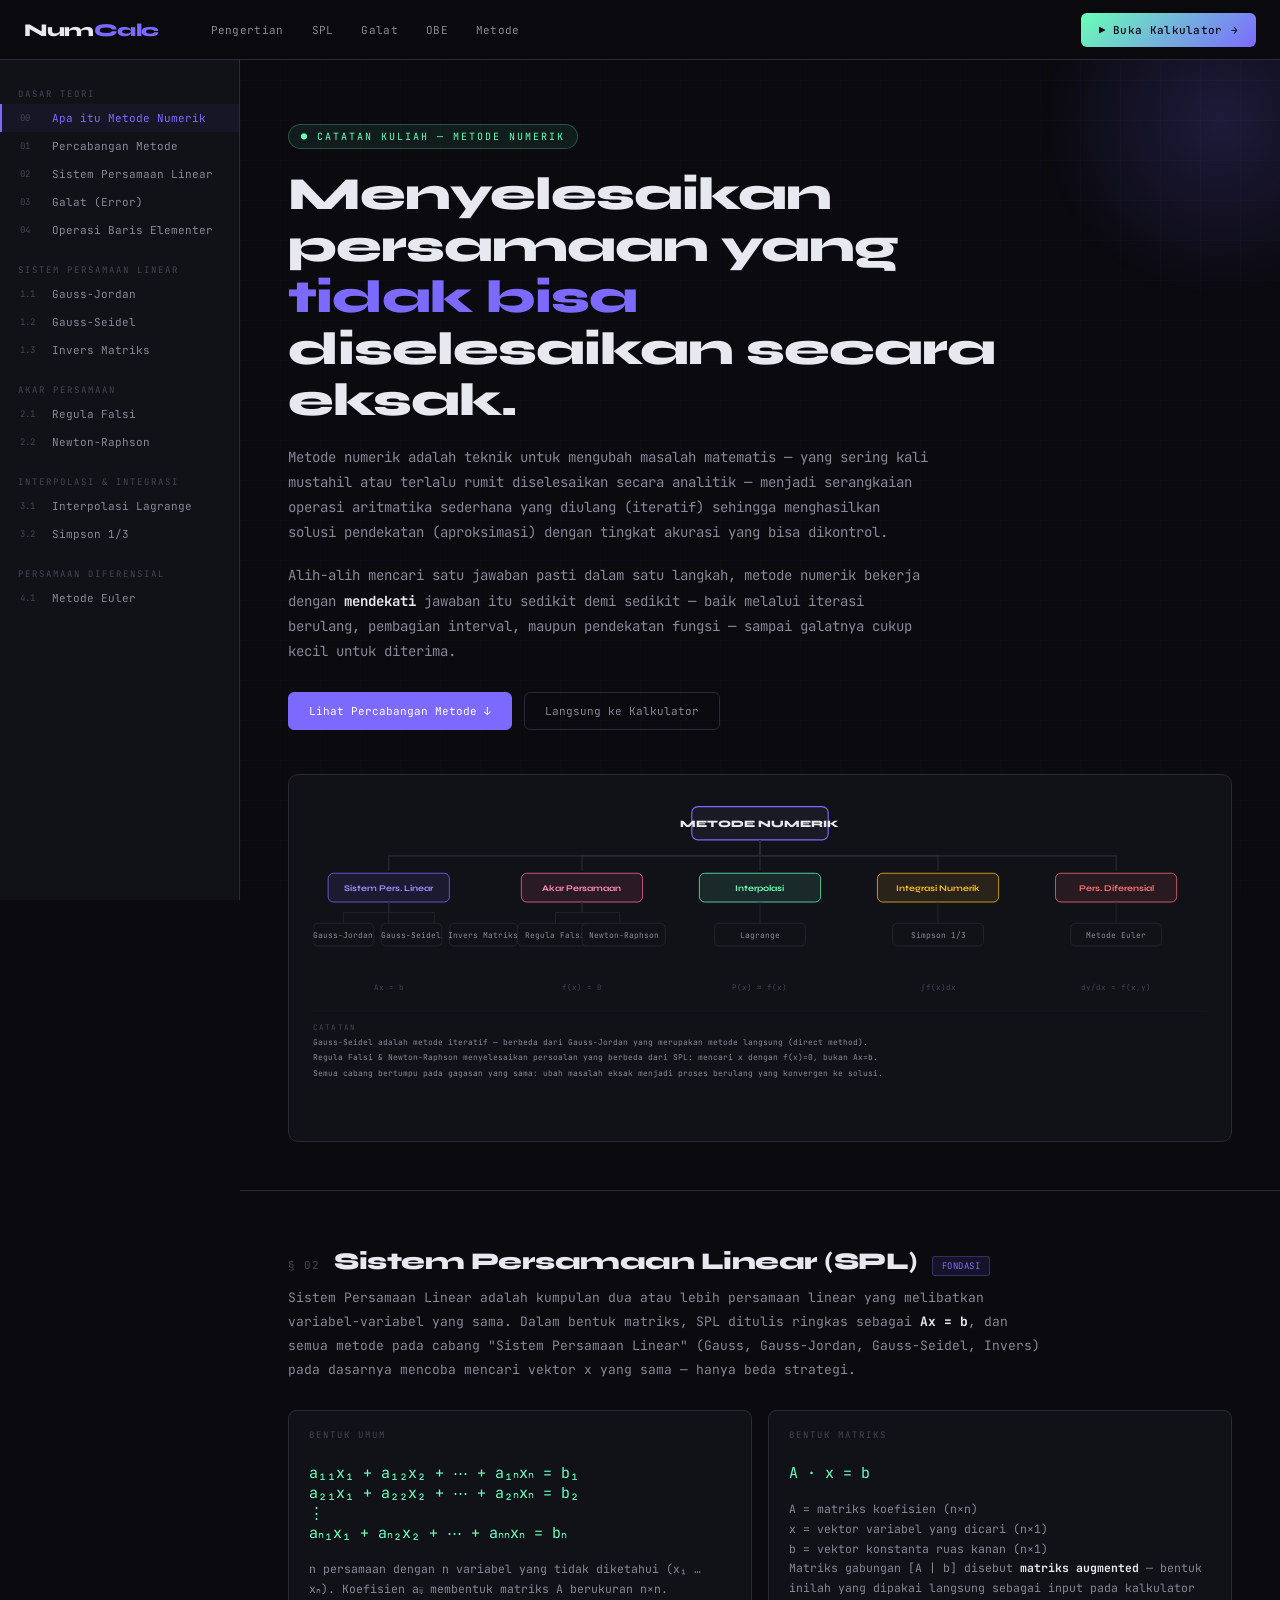
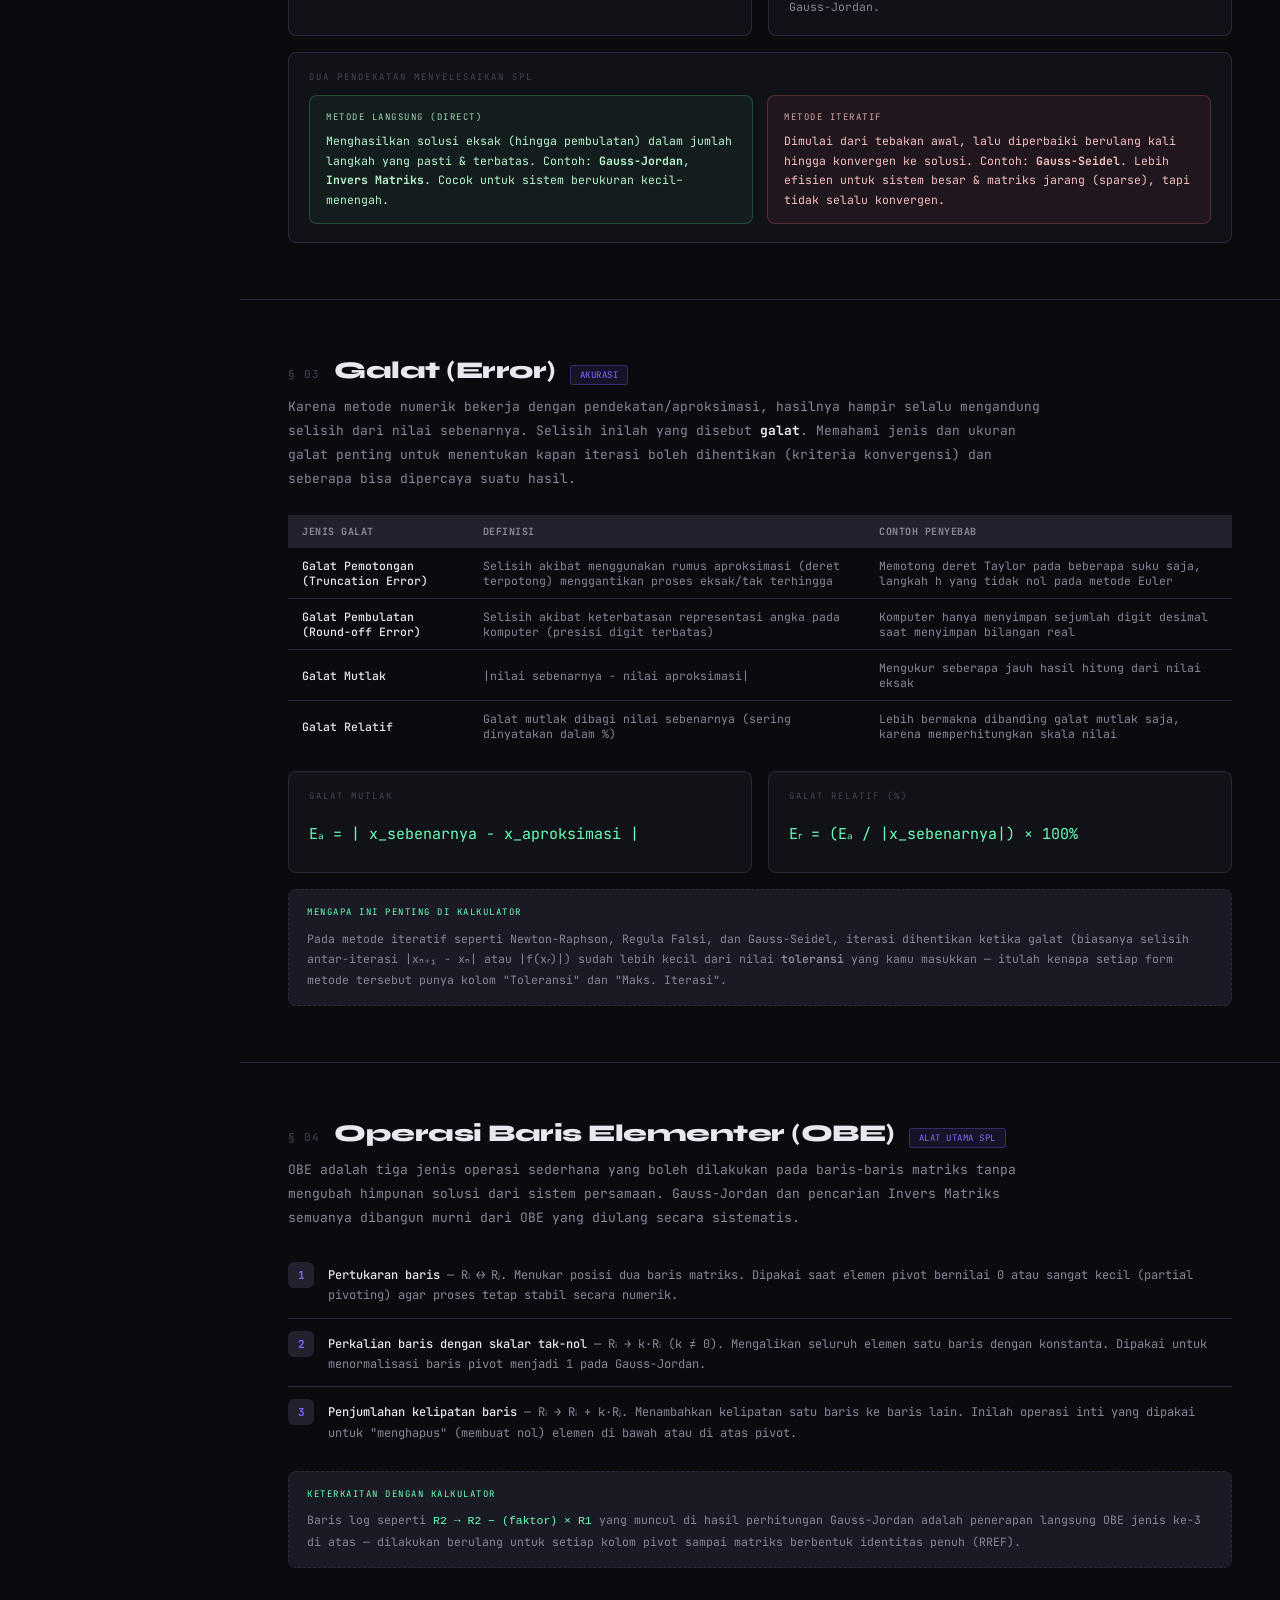
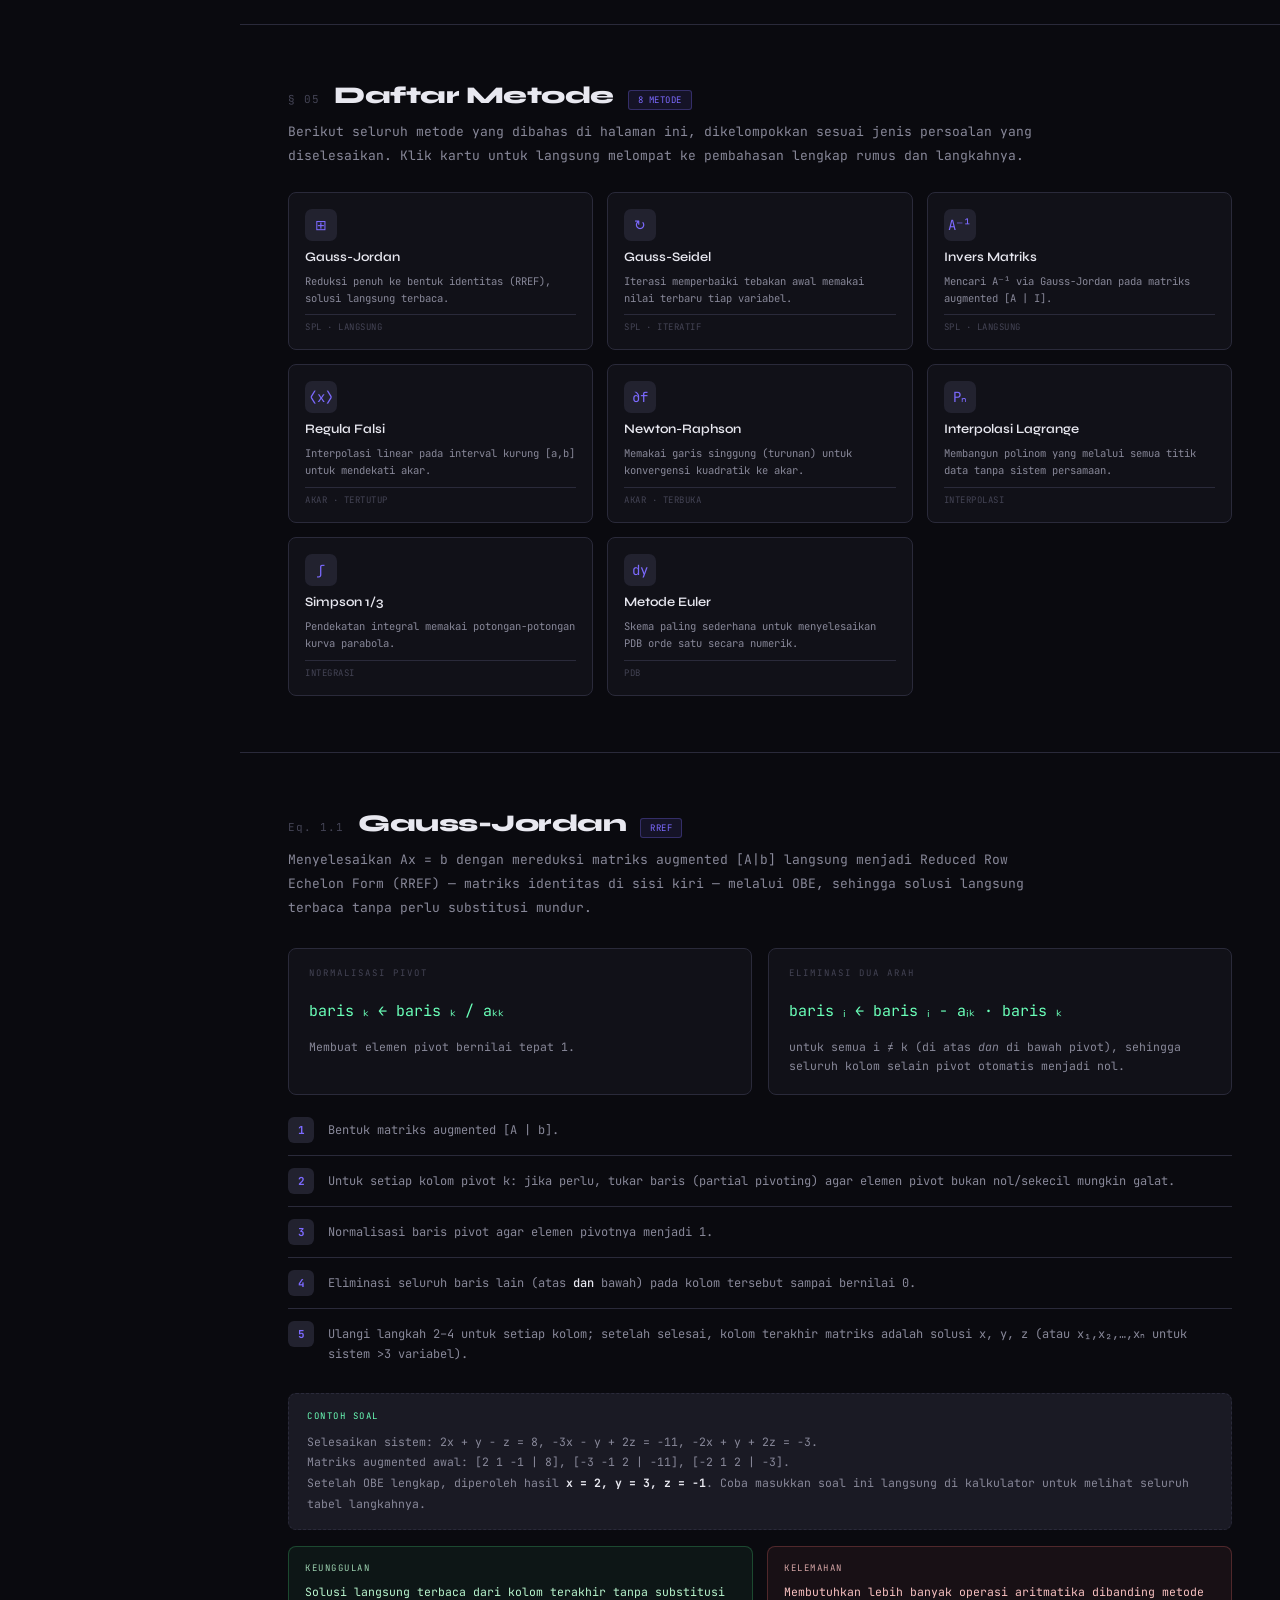
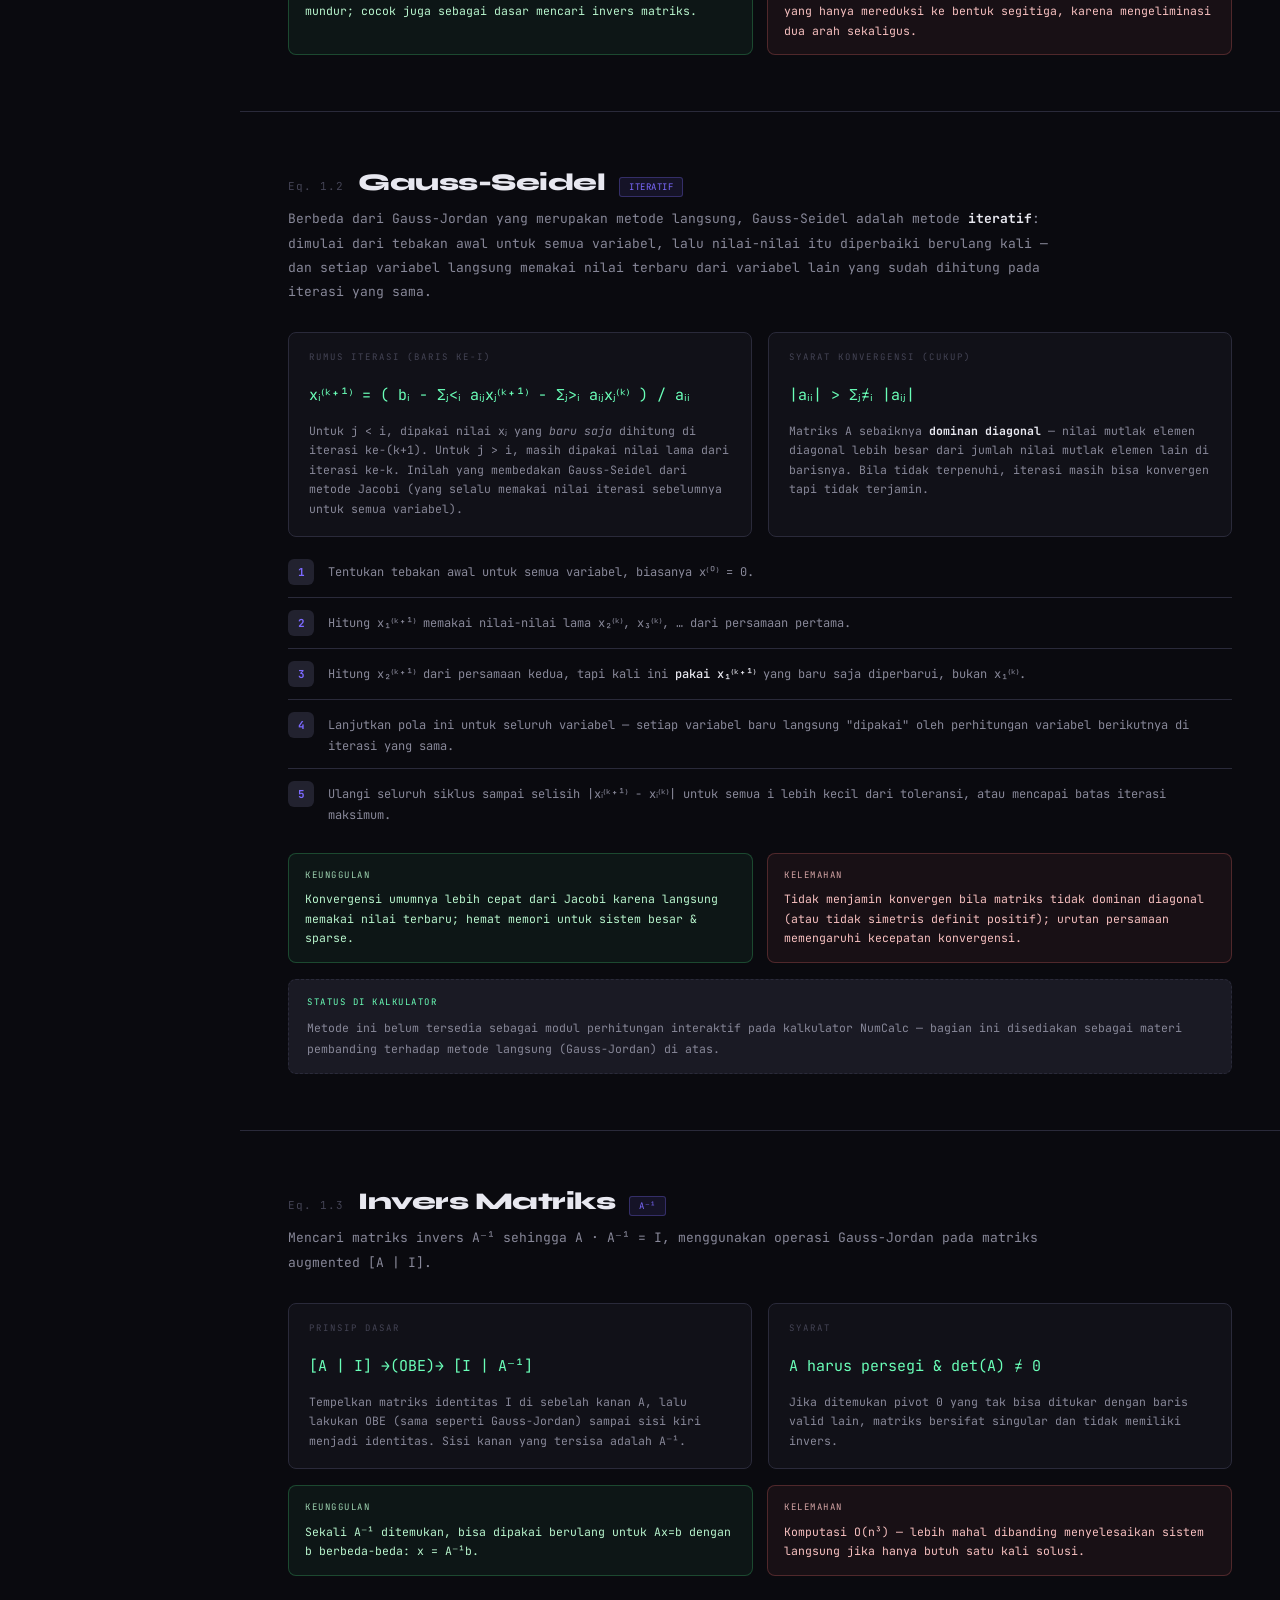
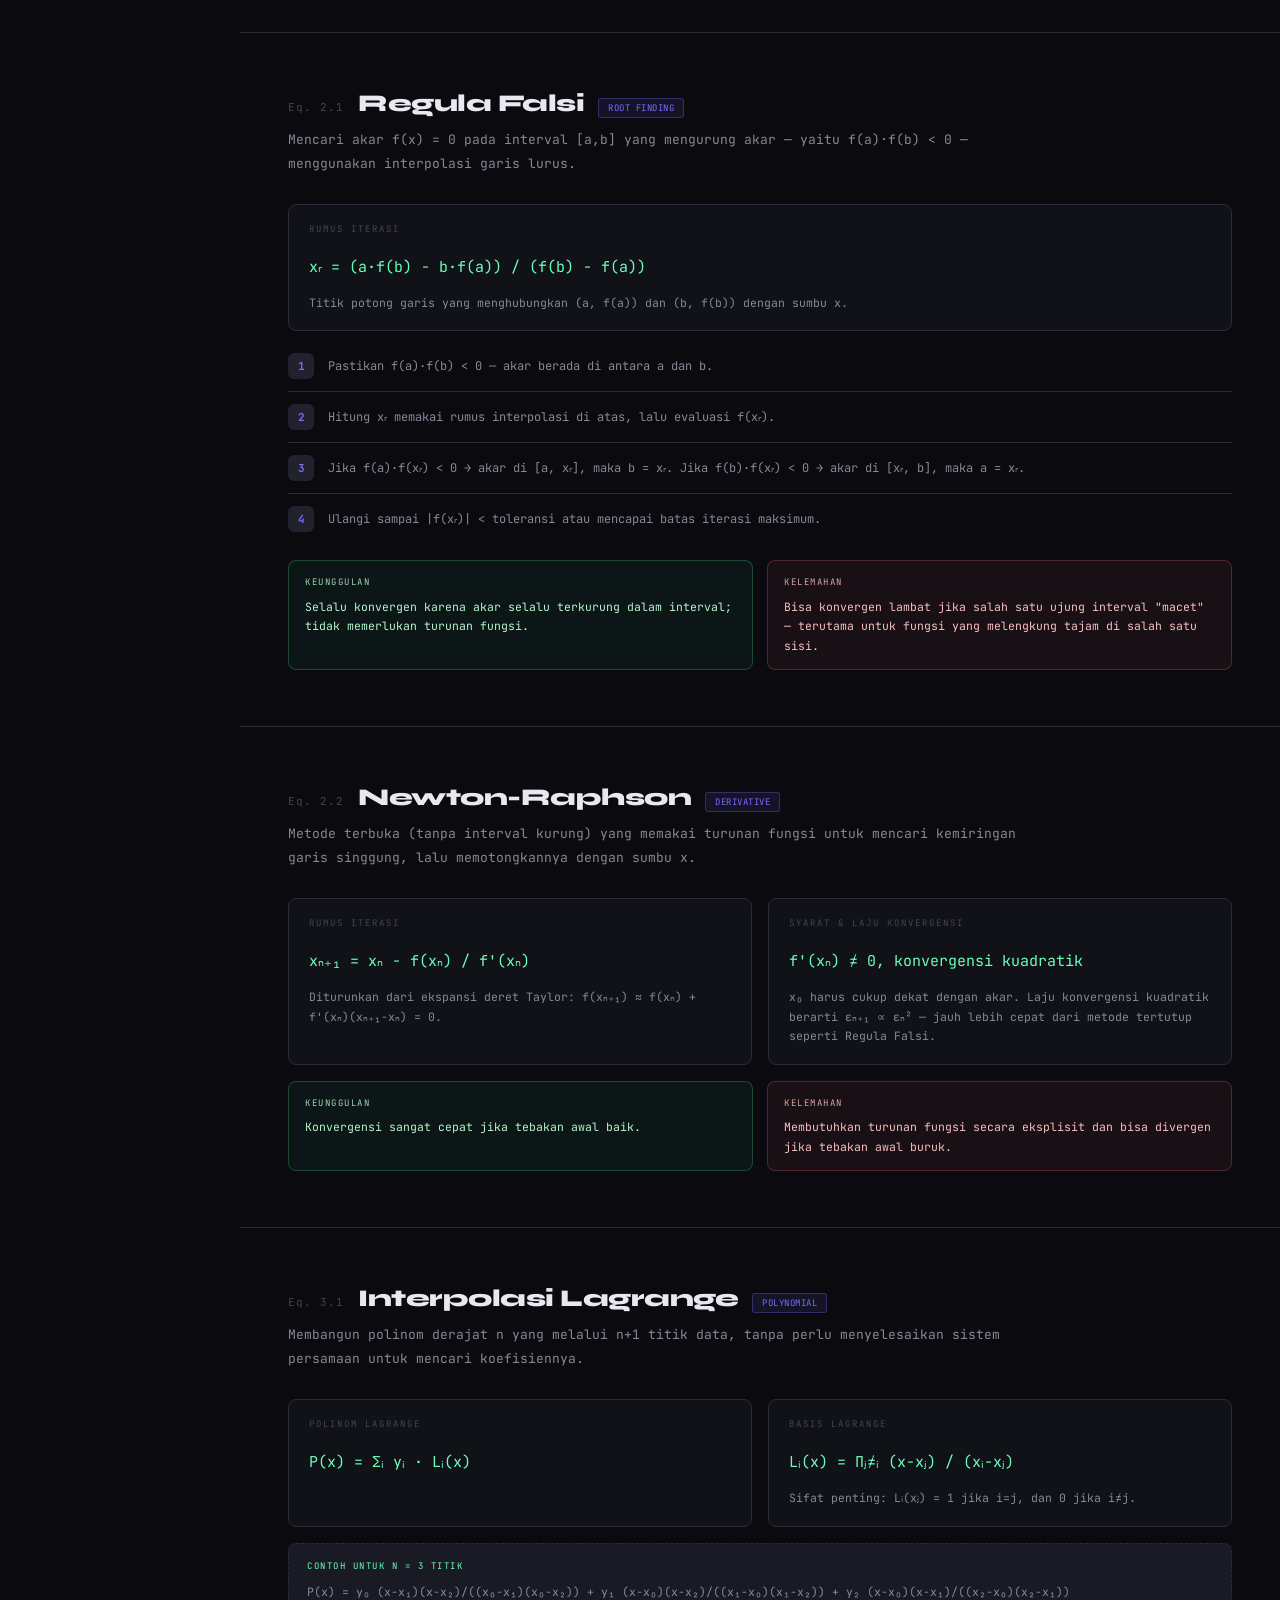
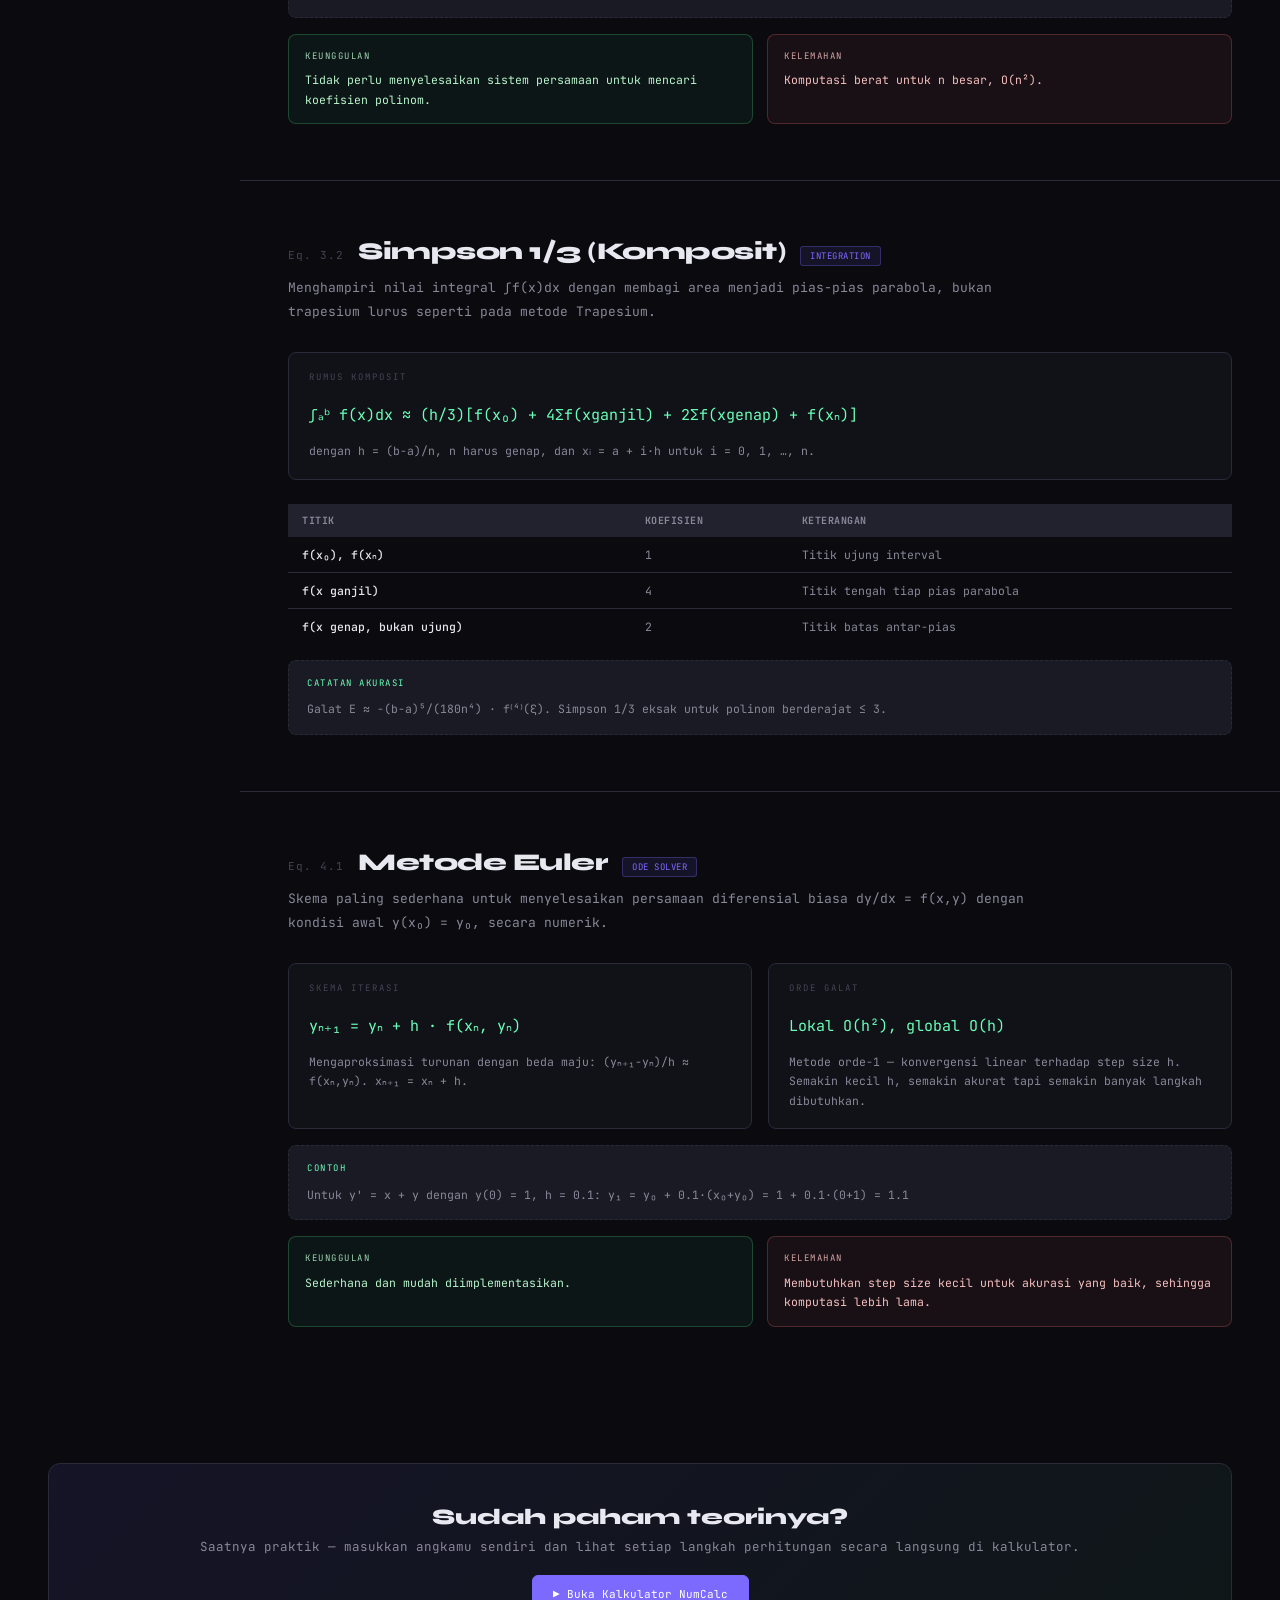
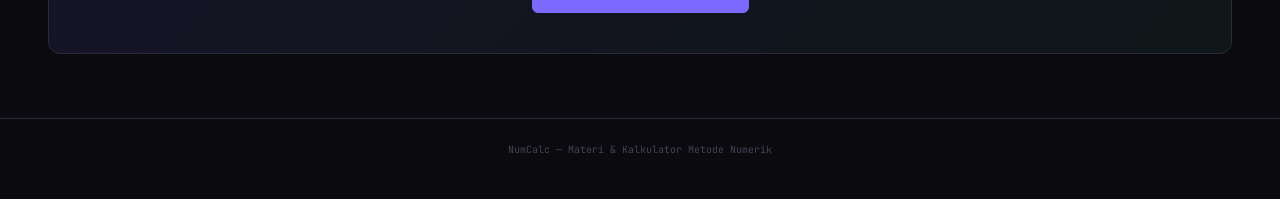
==== index.html @ 86ccbfa3 "Add files via upload" ====
<!DOCTYPE html>
<html lang="id">
<head>
<meta charset="UTF-8">
<meta name="viewport" content="width=device-width, initial-scale=1.0, maximum-scale=1.0, user-scalable=yes, viewport-fit=cover">
<meta name="theme-color" content="#0a0a0f">
<title>NumCalc — Materi Metode Numerik</title>
<meta name="description" content="Materi lengkap metode numerik: pengertian, percabangan metode, SPL, galat, OBE, hingga rumus dan langkah perhitungan setiap metode.">
<link href="https://fonts.googleapis.com/css2?family=JetBrains+Mono:wght@300;400;500;700&family=Syne:wght@400;600;800&display=swap" rel="stylesheet">
<link rel="stylesheet" href="style.css">
<link rel="stylesheet" href="materi.css">
</head>
<body class="materi-page">

<!-- NAVBAR -->
<nav class="materi-nav">
  <button class="toc-toggle-btn" id="tocToggle" aria-label="Daftar isi">☰</button>
  <div class="logo">Num<span>Calc</span></div>
  <div class="materi-nav-links">
    <a href="#pengertian">Pengertian</a>
    <a href="#spl">SPL</a>
    <a href="#galat">Galat</a>
    <a href="#obe">OBE</a>
    <a href="#metode">Metode</a>
  </div>
  <div class="materi-nav-cta">
    <a class="btn-kalkulator" href="kalkulator.html">▶ Buka Kalkulator <span class="arrow">→</span></a>
  </div>
</nav>

<div class="toc-overlay" id="tocOverlay"></div>

<div class="materi-shell">
  <!-- TOC SIDEBAR -->
  <aside class="toc" id="tocSidebar">
    <div class="toc-section">Dasar Teori</div>
    <a href="#pengertian"><span class="toc-num">00</span>Apa itu Metode Numerik</a>
    <a href="#percabangan"><span class="toc-num">01</span>Percabangan Metode</a>
    <a href="#spl"><span class="toc-num">02</span>Sistem Persamaan Linear</a>
    <a href="#galat"><span class="toc-num">03</span>Galat (Error)</a>
    <a href="#obe"><span class="toc-num">04</span>Operasi Baris Elementer</a>

    <div class="toc-section" style="margin-top:10px">Sistem Persamaan Linear</div>
    <a href="#gauss-jordan"><span class="toc-num">1.1</span>Gauss-Jordan</a>
    <a href="#gauss-seidel"><span class="toc-num">1.2</span>Gauss-Seidel</a>
    <a href="#invers"><span class="toc-num">1.3</span>Invers Matriks</a>

    <div class="toc-section" style="margin-top:10px">Akar Persamaan</div>
    <a href="#regula-falsi"><span class="toc-num">2.1</span>Regula Falsi</a>
    <a href="#newton-raphson"><span class="toc-num">2.2</span>Newton-Raphson</a>

    <div class="toc-section" style="margin-top:10px">Interpolasi & Integrasi</div>
    <a href="#lagrange"><span class="toc-num">3.1</span>Interpolasi Lagrange</a>
    <a href="#simpson"><span class="toc-num">3.2</span>Simpson 1/3</a>

    <div class="toc-section" style="margin-top:10px">Persamaan Diferensial</div>
    <a href="#euler"><span class="toc-num">4.1</span>Metode Euler</a>
  </aside>

  <!-- MAIN CONTENT -->
  <main class="materi-content">

    <!-- HERO -->
    <section class="hero" id="pengertian">
      <div class="hero-eyebrow">● CATATAN KULIAH — METODE NUMERIK</div>
      <h1>Menyelesaikan persamaan yang <span class="hl">tidak bisa</span> diselesaikan secara eksak.</h1>
      <p class="hero-sub">
        Metode numerik adalah teknik untuk mengubah masalah matematis — yang sering kali mustahil atau terlalu rumit diselesaikan secara analitik — menjadi serangkaian operasi aritmatika sederhana yang diulang (iteratif) sehingga menghasilkan solusi pendekatan (aproksimasi) dengan tingkat akurasi yang bisa dikontrol.
      </p>
      <p class="hero-sub">
        Alih-alih mencari satu jawaban pasti dalam satu langkah, metode numerik bekerja dengan <b style="color:var(--text)">mendekati</b> jawaban itu sedikit demi sedikit — baik melalui iterasi berulang, pembagian interval, maupun pendekatan fungsi — sampai galatnya cukup kecil untuk diterima.
      </p>
      <div class="hero-actions">
        <a href="#percabangan" class="hero-btn-primary">Lihat Percabangan Metode ↓</a>
        <a href="kalkulator.html" class="hero-btn-secondary">Langsung ke Kalkulator</a>
      </div>

      <!-- BRANCH DIAGRAM -->
      <div class="branch-diagram" id="percabangan">
        <svg viewBox="0 0 1180 420" xmlns="http://www.w3.org/2000/svg">
          <!-- root -->
          <rect x="500" y="10" width="180" height="44" rx="8" fill="#1a1a24" stroke="#7c6aff" stroke-width="1.5"/>
          <text x="590" y="37" text-anchor="middle" fill="#e8e8f0" font-family="Syne, sans-serif" font-weight="800" font-size="13">METODE NUMERIK</text>

          <!-- connectors from root -->
          <path d="M590,54 L590,75 L100,75 L100,95" stroke="#2a2a3a" stroke-width="1.5" fill="none"/>
          <path d="M590,54 L590,75 L355,75 L355,95" stroke="#2a2a3a" stroke-width="1.5" fill="none"/>
          <path d="M590,54 L590,95" stroke="#2a2a3a" stroke-width="1.5" fill="none"/>
          <path d="M590,54 L590,75 L825,75 L825,95" stroke="#2a2a3a" stroke-width="1.5" fill="none"/>
          <path d="M590,54 L590,75 L1060,75 L1060,95" stroke="#2a2a3a" stroke-width="1.5" fill="none"/>

          <!-- 5 branch headers -->
          <g font-family="Syne, sans-serif" font-weight="700" font-size="11.5" text-anchor="middle">
            <rect x="20" y="98" width="160" height="38" rx="7" fill="rgba(124,106,255,0.1)" stroke="#7c6aff"/>
            <text x="100" y="121" fill="#9d8fff">Sistem Pers. Linear</text>

            <rect x="275" y="98" width="160" height="38" rx="7" fill="rgba(255,106,155,0.1)" stroke="#ff6a9b"/>
            <text x="355" y="121" fill="#ff8fb3">Akar Persamaan</text>

            <rect x="510" y="98" width="160" height="38" rx="7" fill="rgba(106,255,184,0.1)" stroke="#6affb8"/>
            <text x="590" y="121" fill="#6affb8">Interpolasi</text>

            <rect x="745" y="98" width="160" height="38" rx="7" fill="rgba(251,191,36,0.1)" stroke="#fbbf24"/>
            <text x="825" y="121" fill="#fbbf24">Integrasi Numerik</text>

            <rect x="980" y="98" width="160" height="38" rx="7" fill="rgba(248,113,113,0.1)" stroke="#f87171"/>
            <text x="1060" y="121" fill="#f87171">Pers. Diferensial</text>
          </g>

          <!-- leaves: SPL -->
          <g font-family="JetBrains Mono, monospace" font-size="10.5" fill="#888899">
            <path d="M100,136 L100,150 L40,150 L40,164" stroke="#2a2a3a" fill="none"/>
            <path d="M100,136 L100,150 L100,164" stroke="#2a2a3a" fill="none"/>
            <path d="M100,136 L100,150 L160,150 L160,164" stroke="#2a2a3a" fill="none"/>
            <rect x="0" y="164" width="80" height="30" rx="6" fill="#111118" stroke="#2a2a3a"/>
            <text x="40" y="183" text-anchor="middle">Gauss-Jordan</text>
            <rect x="90" y="164" width="80" height="30" rx="6" fill="#111118" stroke="#2a2a3a"/>
            <text x="130" y="183" text-anchor="middle">Gauss-Seidel</text>
            <rect x="180" y="164" width="90" height="30" rx="6" fill="#111118" stroke="#2a2a3a"/>
            <text x="225" y="183" text-anchor="middle">Invers Matriks</text>
          </g>

          <!-- leaves: Akar -->
          <g font-family="JetBrains Mono, monospace" font-size="10.5" fill="#888899">
            <path d="M355,136 L355,150 L320,150 L320,164" stroke="#2a2a3a" fill="none"/>
            <path d="M355,136 L355,150 L405,150 L405,164" stroke="#2a2a3a" fill="none"/>
            <rect x="270" y="164" width="100" height="30" rx="6" fill="#111118" stroke="#2a2a3a"/>
            <text x="320" y="183" text-anchor="middle">Regula Falsi</text>
            <rect x="355" y="164" width="110" height="30" rx="6" fill="#111118" stroke="#2a2a3a"/>
            <text x="410" y="183" text-anchor="middle">Newton-Raphson</text>
          </g>

          <!-- leaves: Interpolasi -->
          <g font-family="JetBrains Mono, monospace" font-size="10.5" fill="#888899">
            <path d="M590,136 L590,164" stroke="#2a2a3a" fill="none"/>
            <rect x="530" y="164" width="120" height="30" rx="6" fill="#111118" stroke="#2a2a3a"/>
            <text x="590" y="183" text-anchor="middle">Lagrange</text>
          </g>

          <!-- leaves: Integrasi -->
          <g font-family="JetBrains Mono, monospace" font-size="10.5" fill="#888899">
            <path d="M825,136 L825,164" stroke="#2a2a3a" fill="none"/>
            <rect x="765" y="164" width="120" height="30" rx="6" fill="#111118" stroke="#2a2a3a"/>
            <text x="825" y="183" text-anchor="middle">Simpson 1/3</text>
          </g>

          <!-- leaves: PDB -->
          <g font-family="JetBrains Mono, monospace" font-size="10.5" fill="#888899">
            <path d="M1060,136 L1060,164" stroke="#2a2a3a" fill="none"/>
            <rect x="1000" y="164" width="120" height="30" rx="6" fill="#111118" stroke="#2a2a3a"/>
            <text x="1060" y="183" text-anchor="middle">Metode Euler</text>
          </g>

          <!-- caption row -->
          <g font-family="JetBrains Mono, monospace" font-size="10" fill="#444455">
            <text x="100" y="252" text-anchor="middle">Ax = b</text>
            <text x="355" y="252" text-anchor="middle">f(x) = 0</text>
            <text x="590" y="252" text-anchor="middle">P(x) ≈ f(x)</text>
            <text x="825" y="252" text-anchor="middle">∫f(x)dx</text>
            <text x="1060" y="252" text-anchor="middle">dy/dx = f(x,y)</text>
          </g>

          <line x1="0" y1="280" x2="1180" y2="280" stroke="#1a1a24" stroke-width="1"/>
          <text x="0" y="305" fill="#444455" font-family="JetBrains Mono, monospace" font-size="10" letter-spacing="1.5">CATATAN</text>
          <text x="0" y="325" fill="#888899" font-family="JetBrains Mono, monospace" font-size="10.5">Gauss-Seidel adalah metode iteratif — berbeda dari Gauss-Jordan yang merupakan metode langsung (direct method).</text>
          <text x="0" y="345" fill="#888899" font-family="JetBrains Mono, monospace" font-size="10.5">Regula Falsi &amp; Newton-Raphson menyelesaikan persoalan yang berbeda dari SPL: mencari x dengan f(x)=0, bukan Ax=b.</text>
          <text x="0" y="365" fill="#888899" font-family="JetBrains Mono, monospace" font-size="10.5">Semua cabang bertumpu pada gagasan yang sama: ubah masalah eksak menjadi proses berulang yang konvergen ke solusi.</text>
        </svg>
      </div>
    </section>

    <!-- SPL -->
    <section class="section" id="spl">
      <div class="section-head">
        <span class="section-eq">§ 02</span>
        <h2>Sistem Persamaan Linear (SPL)</h2>
        <span class="tag">FONDASI</span>
      </div>
      <p class="section-intro">
        Sistem Persamaan Linear adalah kumpulan dua atau lebih persamaan linear yang melibatkan variabel-variabel yang sama. Dalam bentuk matriks, SPL ditulis ringkas sebagai <b style="color:var(--text)">Ax = b</b>, dan semua metode pada cabang "Sistem Persamaan Linear" (Gauss, Gauss-Jordan, Gauss-Seidel, Invers) pada dasarnya mencoba mencari vektor x yang sama — hanya beda strategi.
      </p>

      <div class="theory-grid">
        <div class="formula-card">
          <div class="formula-card-label">BENTUK UMUM</div>
          <div class="formula-main">
            a₁₁x₁ + a₁₂x₂ + ⋯ + a₁ₙxₙ = b₁<br>
            a₂₁x₁ + a₂₂x₂ + ⋯ + a₂ₙxₙ = b₂<br>
            ⋮<br>
            aₙ₁x₁ + aₙ₂x₂ + ⋯ + aₙₙxₙ = bₙ
          </div>
          <div class="formula-note">n persamaan dengan n variabel yang tidak diketahui (x₁ … xₙ). Koefisien aᵢⱼ membentuk matriks A berukuran n×n.</div>
        </div>
        <div class="formula-card">
          <div class="formula-card-label">BENTUK MATRIKS</div>
          <div class="formula-main">A · x = b</div>
          <div class="formula-note">
            A = matriks koefisien (n×n)<br>
            x = vektor variabel yang dicari (n×1)<br>
            b = vektor konstanta ruas kanan (n×1)<br>
            Matriks gabungan [A | b] disebut <b style="color:var(--text)">matriks augmented</b> — bentuk inilah yang dipakai langsung sebagai input pada kalkulator Gauss-Jordan.
          </div>
        </div>
      </div>

      <div class="theory-grid single" style="margin-top:16px">
        <div class="formula-card">
          <div class="formula-card-label">DUA PENDEKATAN MENYELESAIKAN SPL</div>
          <div class="pc-grid" style="margin-top:0">
            <div class="pc-box good">
              <div class="pc-label">Metode Langsung (Direct)</div>
              Menghasilkan solusi eksak (hingga pembulatan) dalam jumlah langkah yang pasti &amp; terbatas. Contoh: <b>Gauss-Jordan</b>, <b>Invers Matriks</b>. Cocok untuk sistem berukuran kecil–menengah.
            </div>
            <div class="pc-box bad">
              <div class="pc-label">Metode Iteratif</div>
              Dimulai dari tebakan awal, lalu diperbaiki berulang kali hingga konvergen ke solusi. Contoh: <b>Gauss-Seidel</b>. Lebih efisien untuk sistem besar &amp; matriks jarang (sparse), tapi tidak selalu konvergen.
            </div>
          </div>
        </div>
      </div>
    </section>

    <!-- GALAT -->
    <section class="section" id="galat">
      <div class="section-head">
        <span class="section-eq">§ 03</span>
        <h2>Galat (Error)</h2>
        <span class="tag">AKURASI</span>
      </div>
      <p class="section-intro">
        Karena metode numerik bekerja dengan pendekatan/aproksimasi, hasilnya hampir selalu mengandung selisih dari nilai sebenarnya. Selisih inilah yang disebut <b style="color:var(--text)">galat</b>. Memahami jenis dan ukuran galat penting untuk menentukan kapan iterasi boleh dihentikan (kriteria konvergensi) dan seberapa bisa dipercaya suatu hasil.
      </p>

      <table class="galat-table">
        <thead>
          <tr><th>Jenis Galat</th><th>Definisi</th><th>Contoh Penyebab</th></tr>
        </thead>
        <tbody>
          <tr>
            <td>Galat Pemotongan (Truncation Error)</td>
            <td>Selisih akibat menggunakan rumus aproksimasi (deret terpotong) menggantikan proses eksak/tak terhingga</td>
            <td>Memotong deret Taylor pada beberapa suku saja, langkah h yang tidak nol pada metode Euler</td>
          </tr>
          <tr>
            <td>Galat Pembulatan (Round-off Error)</td>
            <td>Selisih akibat keterbatasan representasi angka pada komputer (presisi digit terbatas)</td>
            <td>Komputer hanya menyimpan sejumlah digit desimal saat menyimpan bilangan real</td>
          </tr>
          <tr>
            <td>Galat Mutlak</td>
            <td>|nilai sebenarnya − nilai aproksimasi|</td>
            <td>Mengukur seberapa jauh hasil hitung dari nilai eksak</td>
          </tr>
          <tr>
            <td>Galat Relatif</td>
            <td>Galat mutlak dibagi nilai sebenarnya (sering dinyatakan dalam %)</td>
            <td>Lebih bermakna dibanding galat mutlak saja, karena memperhitungkan skala nilai</td>
          </tr>
        </tbody>
      </table>

      <div class="theory-grid" style="margin-top:20px">
        <div class="formula-card">
          <div class="formula-card-label">GALAT MUTLAK</div>
          <div class="formula-main">Eₐ = | x_sebenarnya − x_aproksimasi |</div>
        </div>
        <div class="formula-card">
          <div class="formula-card-label">GALAT RELATIF (%)</div>
          <div class="formula-main">Eᵣ = (Eₐ / |x_sebenarnya|) × 100%</div>
        </div>
      </div>

      <div class="example-box">
        <div class="ex-label">Mengapa ini penting di kalkulator</div>
        Pada metode iteratif seperti Newton-Raphson, Regula Falsi, dan Gauss-Seidel, iterasi dihentikan ketika galat (biasanya selisih antar-iterasi |xₙ₊₁ − xₙ| atau |f(xᵣ)|) sudah lebih kecil dari nilai <b>toleransi</b> yang kamu masukkan — itulah kenapa setiap form metode tersebut punya kolom "Toleransi" dan "Maks. Iterasi".
      </div>
    </section>

    <!-- OBE -->
    <section class="section" id="obe">
      <div class="section-head">
        <span class="section-eq">§ 04</span>
        <h2>Operasi Baris Elementer (OBE)</h2>
        <span class="tag">ALAT UTAMA SPL</span>
      </div>
      <p class="section-intro">
        OBE adalah tiga jenis operasi sederhana yang boleh dilakukan pada baris-baris matriks tanpa mengubah himpunan solusi dari sistem persamaan. Gauss-Jordan dan pencarian Invers Matriks semuanya dibangun murni dari OBE yang diulang secara sistematis.
      </p>

      <div class="step-list" style="margin-top:20px">
        <div class="step-row">
          <div class="step-tag">1</div>
          <div class="step-body"><b>Pertukaran baris</b> — Rᵢ ↔ Rⱼ. Menukar posisi dua baris matriks. Dipakai saat elemen pivot bernilai 0 atau sangat kecil (partial pivoting) agar proses tetap stabil secara numerik.</div>
        </div>
        <div class="step-row">
          <div class="step-tag">2</div>
          <div class="step-body"><b>Perkalian baris dengan skalar tak-nol</b> — Rᵢ → k·Rᵢ (k ≠ 0). Mengalikan seluruh elemen satu baris dengan konstanta. Dipakai untuk menormalisasi baris pivot menjadi 1 pada Gauss-Jordan.</div>
        </div>
        <div class="step-row">
          <div class="step-tag">3</div>
          <div class="step-body"><b>Penjumlahan kelipatan baris</b> — Rᵢ → Rᵢ + k·Rⱼ. Menambahkan kelipatan satu baris ke baris lain. Inilah operasi inti yang dipakai untuk "menghapus" (membuat nol) elemen di bawah atau di atas pivot.</div>
        </div>
      </div>

      <div class="example-box">
        <div class="ex-label">Keterkaitan dengan kalkulator</div>
        Baris log seperti <code style="color:var(--accent3)">R2 → R2 − (faktor) × R1</code> yang muncul di hasil perhitungan Gauss-Jordan adalah penerapan langsung OBE jenis ke-3 di atas — dilakukan berulang untuk setiap kolom pivot sampai matriks berbentuk identitas penuh (RREF).
      </div>
    </section>

    <!-- METHOD OVERVIEW -->
    <section class="section" id="metode">
      <div class="section-head">
        <span class="section-eq">§ 05</span>
        <h2>Daftar Metode</h2>
        <span class="tag">8 METODE</span>
      </div>
      <p class="section-intro">
        Berikut seluruh metode yang dibahas di halaman ini, dikelompokkan sesuai jenis persoalan yang diselesaikan. Klik kartu untuk langsung melompat ke pembahasan lengkap rumus dan langkahnya.
      </p>
      <div class="method-overview">
        <a href="#gauss-jordan" class="method-card"><div class="mc-icon">⊞</div><div class="mc-name">Gauss-Jordan</div><div class="mc-desc">Reduksi penuh ke bentuk identitas (RREF), solusi langsung terbaca.</div><div class="mc-meta">SPL · LANGSUNG</div></a>
        <a href="#gauss-seidel" class="method-card"><div class="mc-icon">↻</div><div class="mc-name">Gauss-Seidel</div><div class="mc-desc">Iterasi memperbaiki tebakan awal memakai nilai terbaru tiap variabel.</div><div class="mc-meta">SPL · ITERATIF</div></a>
        <a href="#invers" class="method-card"><div class="mc-icon">A⁻¹</div><div class="mc-name">Invers Matriks</div><div class="mc-desc">Mencari A⁻¹ via Gauss-Jordan pada matriks augmented [A | I].</div><div class="mc-meta">SPL · LANGSUNG</div></a>
        <a href="#regula-falsi" class="method-card"><div class="mc-icon">⟨x⟩</div><div class="mc-name">Regula Falsi</div><div class="mc-desc">Interpolasi linear pada interval kurung [a,b] untuk mendekati akar.</div><div class="mc-meta">AKAR · TERTUTUP</div></a>
        <a href="#newton-raphson" class="method-card"><div class="mc-icon">∂f</div><div class="mc-name">Newton-Raphson</div><div class="mc-desc">Memakai garis singgung (turunan) untuk konvergensi kuadratik ke akar.</div><div class="mc-meta">AKAR · TERBUKA</div></a>
        <a href="#lagrange" class="method-card"><div class="mc-icon">Pₙ</div><div class="mc-name">Interpolasi Lagrange</div><div class="mc-desc">Membangun polinom yang melalui semua titik data tanpa sistem persamaan.</div><div class="mc-meta">INTERPOLASI</div></a>
        <a href="#simpson" class="method-card"><div class="mc-icon">∫</div><div class="mc-name">Simpson 1/3</div><div class="mc-desc">Pendekatan integral memakai potongan-potongan kurva parabola.</div><div class="mc-meta">INTEGRASI</div></a>
        <a href="#euler" class="method-card"><div class="mc-icon">dy</div><div class="mc-name">Metode Euler</div><div class="mc-desc">Skema paling sederhana untuk menyelesaikan PDB orde satu secara numerik.</div><div class="mc-meta">PDB</div></a>
      </div>
    </section>

    <!-- 1.1 GAUSS -->
    <!-- 1.1 GAUSS-JORDAN -->
    <section class="section" id="gauss-jordan">
      <div class="section-head">
        <span class="section-eq">Eq. 1.1</span>
        <h2>Gauss-Jordan</h2>
        <span class="tag">RREF</span>
      </div>
      <p class="section-intro">Menyelesaikan Ax = b dengan mereduksi matriks augmented [A|b] langsung menjadi Reduced Row Echelon Form (RREF) — matriks identitas di sisi kiri — melalui OBE, sehingga solusi langsung terbaca tanpa perlu substitusi mundur.</p>

      <div class="theory-grid">
        <div class="formula-card">
          <div class="formula-card-label">NORMALISASI PIVOT</div>
          <div class="formula-main">baris ₖ ← baris ₖ / aₖₖ</div>
          <div class="formula-note">Membuat elemen pivot bernilai tepat 1.</div>
        </div>
        <div class="formula-card">
          <div class="formula-card-label">ELIMINASI DUA ARAH</div>
          <div class="formula-main">baris ᵢ ← baris ᵢ − aᵢₖ · baris ₖ</div>
          <div class="formula-note">untuk semua i ≠ k (di atas <i>dan</i> di bawah pivot), sehingga seluruh kolom selain pivot otomatis menjadi nol.</div>
        </div>
      </div>

      <div class="step-list">
        <div class="step-row"><div class="step-tag">1</div><div class="step-body">Bentuk matriks augmented [A | b].</div></div>
        <div class="step-row"><div class="step-tag">2</div><div class="step-body">Untuk setiap kolom pivot k: jika perlu, tukar baris (partial pivoting) agar elemen pivot bukan nol/sekecil mungkin galat.</div></div>
        <div class="step-row"><div class="step-tag">3</div><div class="step-body">Normalisasi baris pivot agar elemen pivotnya menjadi 1.</div></div>
        <div class="step-row"><div class="step-tag">4</div><div class="step-body">Eliminasi seluruh baris lain (atas <b>dan</b> bawah) pada kolom tersebut sampai bernilai 0.</div></div>
        <div class="step-row"><div class="step-tag">5</div><div class="step-body">Ulangi langkah 2–4 untuk setiap kolom; setelah selesai, kolom terakhir matriks adalah solusi x, y, z (atau x₁,x₂,…,xₙ untuk sistem &gt;3 variabel).</div></div>
      </div>

      <div class="example-box">
        <div class="ex-label">Contoh soal</div>
        Selesaikan sistem: 2x + y − z = 8, −3x − y + 2z = −11, −2x + y + 2z = −3.<br>
        Matriks augmented awal: [2 1 −1 | 8], [−3 −1 2 | −11], [−2 1 2 | −3].<br>
        Setelah OBE lengkap, diperoleh hasil <b style="color:var(--text)">x = 2, y = 3, z = −1</b>. Coba masukkan soal ini langsung di kalkulator untuk melihat seluruh tabel langkahnya.
      </div>

      <div class="pc-grid">
        <div class="pc-box good"><div class="pc-label">Keunggulan</div>Solusi langsung terbaca dari kolom terakhir tanpa substitusi mundur; cocok juga sebagai dasar mencari invers matriks.</div>
        <div class="pc-box bad"><div class="pc-label">Kelemahan</div>Membutuhkan lebih banyak operasi aritmatika dibanding metode yang hanya mereduksi ke bentuk segitiga, karena mengeliminasi dua arah sekaligus.</div>
      </div>
    </section>

    <!-- 1.2 GAUSS-SEIDEL -->
    <section class="section" id="gauss-seidel">
      <div class="section-head">
        <span class="section-eq">Eq. 1.2</span>
        <h2>Gauss-Seidel</h2>
        <span class="tag">ITERATIF</span>
      </div>
      <p class="section-intro">
        Berbeda dari Gauss-Jordan yang merupakan metode langsung, Gauss-Seidel adalah metode <b style="color:var(--text)">iteratif</b>: dimulai dari tebakan awal untuk semua variabel, lalu nilai-nilai itu diperbaiki berulang kali — dan setiap variabel langsung memakai nilai terbaru dari variabel lain yang sudah dihitung pada iterasi yang sama.
      </p>

      <div class="theory-grid">
        <div class="formula-card">
          <div class="formula-card-label">RUMUS ITERASI (BARIS KE-i)</div>
          <div class="formula-main">xᵢ⁽ᵏ⁺¹⁾ = ( bᵢ − Σⱼ&lt;ᵢ aᵢⱼxⱼ⁽ᵏ⁺¹⁾ − Σⱼ&gt;ᵢ aᵢⱼxⱼ⁽ᵏ⁾ ) / aᵢᵢ</div>
          <div class="formula-note">Untuk j &lt; i, dipakai nilai xⱼ yang <i>baru saja</i> dihitung di iterasi ke-(k+1). Untuk j &gt; i, masih dipakai nilai lama dari iterasi ke-k. Inilah yang membedakan Gauss-Seidel dari metode Jacobi (yang selalu memakai nilai iterasi sebelumnya untuk semua variabel).</div>
        </div>
        <div class="formula-card">
          <div class="formula-card-label">SYARAT KONVERGENSI (CUKUP)</div>
          <div class="formula-main">|aᵢᵢ| &gt; Σⱼ≠ᵢ |aᵢⱼ|</div>
          <div class="formula-note">Matriks A sebaiknya <b style="color:var(--text)">dominan diagonal</b> — nilai mutlak elemen diagonal lebih besar dari jumlah nilai mutlak elemen lain di barisnya. Bila tidak terpenuhi, iterasi masih bisa konvergen tapi tidak terjamin.</div>
        </div>
      </div>

      <div class="step-list">
        <div class="step-row"><div class="step-tag">1</div><div class="step-body">Tentukan tebakan awal untuk semua variabel, biasanya x⁽⁰⁾ = 0.</div></div>
        <div class="step-row"><div class="step-tag">2</div><div class="step-body">Hitung x₁⁽ᵏ⁺¹⁾ memakai nilai-nilai lama x₂⁽ᵏ⁾, x₃⁽ᵏ⁾, … dari persamaan pertama.</div></div>
        <div class="step-row"><div class="step-tag">3</div><div class="step-body">Hitung x₂⁽ᵏ⁺¹⁾ dari persamaan kedua, tapi kali ini <b>pakai x₁⁽ᵏ⁺¹⁾</b> yang baru saja diperbarui, bukan x₁⁽ᵏ⁾.</div></div>
        <div class="step-row"><div class="step-tag">4</div><div class="step-body">Lanjutkan pola ini untuk seluruh variabel — setiap variabel baru langsung "dipakai" oleh perhitungan variabel berikutnya di iterasi yang sama.</div></div>
        <div class="step-row"><div class="step-tag">5</div><div class="step-body">Ulangi seluruh siklus sampai selisih |xᵢ⁽ᵏ⁺¹⁾ − xᵢ⁽ᵏ⁾| untuk semua i lebih kecil dari toleransi, atau mencapai batas iterasi maksimum.</div></div>
      </div>

      <div class="pc-grid">
        <div class="pc-box good"><div class="pc-label">Keunggulan</div>Konvergensi umumnya lebih cepat dari Jacobi karena langsung memakai nilai terbaru; hemat memori untuk sistem besar &amp; sparse.</div>
        <div class="pc-box bad"><div class="pc-label">Kelemahan</div>Tidak menjamin konvergen bila matriks tidak dominan diagonal (atau tidak simetris definit positif); urutan persamaan memengaruhi kecepatan konvergensi.</div>
      </div>

      <div class="example-box">
        <div class="ex-label">Status di kalkulator</div>
        Metode ini belum tersedia sebagai modul perhitungan interaktif pada kalkulator NumCalc — bagian ini disediakan sebagai materi pembanding terhadap metode langsung (Gauss-Jordan) di atas.
      </div>
    </section>

    <!-- 1.4 INVERS -->
    <section class="section" id="invers">
      <div class="section-head">
        <span class="section-eq">Eq. 1.3</span>
        <h2>Invers Matriks</h2>
        <span class="tag">A⁻¹</span>
      </div>
      <p class="section-intro">Mencari matriks invers A⁻¹ sehingga A · A⁻¹ = I, menggunakan operasi Gauss-Jordan pada matriks augmented [A | I].</p>

      <div class="theory-grid">
        <div class="formula-card">
          <div class="formula-card-label">PRINSIP DASAR</div>
          <div class="formula-main">[A | I] →(OBE)→ [I | A⁻¹]</div>
          <div class="formula-note">Tempelkan matriks identitas I di sebelah kanan A, lalu lakukan OBE (sama seperti Gauss-Jordan) sampai sisi kiri menjadi identitas. Sisi kanan yang tersisa adalah A⁻¹.</div>
        </div>
        <div class="formula-card">
          <div class="formula-card-label">SYARAT</div>
          <div class="formula-main">A harus persegi &amp; det(A) ≠ 0</div>
          <div class="formula-note">Jika ditemukan pivot 0 yang tak bisa ditukar dengan baris valid lain, matriks bersifat singular dan tidak memiliki invers.</div>
        </div>
      </div>

      <div class="pc-grid">
        <div class="pc-box good"><div class="pc-label">Keunggulan</div>Sekali A⁻¹ ditemukan, bisa dipakai berulang untuk Ax=b dengan b berbeda-beda: x = A⁻¹b.</div>
        <div class="pc-box bad"><div class="pc-label">Kelemahan</div>Komputasi O(n³) — lebih mahal dibanding menyelesaikan sistem langsung jika hanya butuh satu kali solusi.</div>
      </div>
    </section>

    <!-- 2.1 REGULA FALSI -->
    <section class="section" id="regula-falsi">
      <div class="section-head">
        <span class="section-eq">Eq. 2.1</span>
        <h2>Regula Falsi</h2>
        <span class="tag">ROOT FINDING</span>
      </div>
      <p class="section-intro">Mencari akar f(x) = 0 pada interval [a,b] yang mengurung akar — yaitu f(a)·f(b) &lt; 0 — menggunakan interpolasi garis lurus.</p>

      <div class="theory-grid single">
        <div class="formula-card">
          <div class="formula-card-label">RUMUS ITERASI</div>
          <div class="formula-main">xᵣ = (a·f(b) − b·f(a)) / (f(b) − f(a))</div>
          <div class="formula-note">Titik potong garis yang menghubungkan (a, f(a)) dan (b, f(b)) dengan sumbu x.</div>
        </div>
      </div>

      <div class="step-list">
        <div class="step-row"><div class="step-tag">1</div><div class="step-body">Pastikan f(a)·f(b) &lt; 0 — akar berada di antara a dan b.</div></div>
        <div class="step-row"><div class="step-tag">2</div><div class="step-body">Hitung xᵣ memakai rumus interpolasi di atas, lalu evaluasi f(xᵣ).</div></div>
        <div class="step-row"><div class="step-tag">3</div><div class="step-body">Jika f(a)·f(xᵣ) &lt; 0 → akar di [a, xᵣ], maka b = xᵣ. Jika f(b)·f(xᵣ) &lt; 0 → akar di [xᵣ, b], maka a = xᵣ.</div></div>
        <div class="step-row"><div class="step-tag">4</div><div class="step-body">Ulangi sampai |f(xᵣ)| &lt; toleransi atau mencapai batas iterasi maksimum.</div></div>
      </div>

      <div class="pc-grid">
        <div class="pc-box good"><div class="pc-label">Keunggulan</div>Selalu konvergen karena akar selalu terkurung dalam interval; tidak memerlukan turunan fungsi.</div>
        <div class="pc-box bad"><div class="pc-label">Kelemahan</div>Bisa konvergen lambat jika salah satu ujung interval "macet" — terutama untuk fungsi yang melengkung tajam di salah satu sisi.</div>
      </div>
    </section>

    <!-- 2.2 NEWTON-RAPHSON -->
    <section class="section" id="newton-raphson">
      <div class="section-head">
        <span class="section-eq">Eq. 2.2</span>
        <h2>Newton-Raphson</h2>
        <span class="tag">DERIVATIVE</span>
      </div>
      <p class="section-intro">Metode terbuka (tanpa interval kurung) yang memakai turunan fungsi untuk mencari kemiringan garis singgung, lalu memotongkannya dengan sumbu x.</p>

      <div class="theory-grid">
        <div class="formula-card">
          <div class="formula-card-label">RUMUS ITERASI</div>
          <div class="formula-main">xₙ₊₁ = xₙ − f(xₙ) / f'(xₙ)</div>
          <div class="formula-note">Diturunkan dari ekspansi deret Taylor: f(xₙ₊₁) ≈ f(xₙ) + f'(xₙ)(xₙ₊₁−xₙ) = 0.</div>
        </div>
        <div class="formula-card">
          <div class="formula-card-label">SYARAT &amp; LAJU KONVERGENSI</div>
          <div class="formula-main">f'(xₙ) ≠ 0, konvergensi kuadratik</div>
          <div class="formula-note">x₀ harus cukup dekat dengan akar. Laju konvergensi kuadratik berarti εₙ₊₁ ∝ εₙ² — jauh lebih cepat dari metode tertutup seperti Regula Falsi.</div>
        </div>
      </div>

      <div class="pc-grid">
        <div class="pc-box good"><div class="pc-label">Keunggulan</div>Konvergensi sangat cepat jika tebakan awal baik.</div>
        <div class="pc-box bad"><div class="pc-label">Kelemahan</div>Membutuhkan turunan fungsi secara eksplisit dan bisa divergen jika tebakan awal buruk.</div>
      </div>
    </section>

    <!-- 3.1 LAGRANGE -->
    <section class="section" id="lagrange">
      <div class="section-head">
        <span class="section-eq">Eq. 3.1</span>
        <h2>Interpolasi Lagrange</h2>
        <span class="tag">POLYNOMIAL</span>
      </div>
      <p class="section-intro">Membangun polinom derajat n yang melalui n+1 titik data, tanpa perlu menyelesaikan sistem persamaan untuk mencari koefisiennya.</p>

      <div class="theory-grid">
        <div class="formula-card">
          <div class="formula-card-label">POLINOM LAGRANGE</div>
          <div class="formula-main">P(x) = Σᵢ yᵢ · Lᵢ(x)</div>
        </div>
        <div class="formula-card">
          <div class="formula-card-label">BASIS LAGRANGE</div>
          <div class="formula-main">Lᵢ(x) = Πⱼ≠ᵢ (x−xⱼ) / (xᵢ−xⱼ)</div>
          <div class="formula-note">Sifat penting: Lᵢ(xⱼ) = 1 jika i=j, dan 0 jika i≠j.</div>
        </div>
      </div>

      <div class="example-box">
        <div class="ex-label">Contoh untuk n = 3 titik</div>
        P(x) = y₀ (x−x₁)(x−x₂)/((x₀−x₁)(x₀−x₂)) + y₁ (x−x₀)(x−x₂)/((x₁−x₀)(x₁−x₂)) + y₂ (x−x₀)(x−x₁)/((x₂−x₀)(x₂−x₁))
      </div>

      <div class="pc-grid">
        <div class="pc-box good"><div class="pc-label">Keunggulan</div>Tidak perlu menyelesaikan sistem persamaan untuk mencari koefisien polinom.</div>
        <div class="pc-box bad"><div class="pc-label">Kelemahan</div>Komputasi berat untuk n besar, O(n²).</div>
      </div>
    </section>

    <!-- 3.2 SIMPSON -->
    <section class="section" id="simpson">
      <div class="section-head">
        <span class="section-eq">Eq. 3.2</span>
        <h2>Simpson 1/3 (Komposit)</h2>
        <span class="tag">INTEGRATION</span>
      </div>
      <p class="section-intro">Menghampiri nilai integral ∫f(x)dx dengan membagi area menjadi pias-pias parabola, bukan trapesium lurus seperti pada metode Trapesium.</p>

      <div class="theory-grid single">
        <div class="formula-card">
          <div class="formula-card-label">RUMUS KOMPOSIT</div>
          <div class="formula-main">∫ₐᵇ f(x)dx ≈ (h/3)[f(x₀) + 4Σf(xganjil) + 2Σf(xgenap) + f(xₙ)]</div>
          <div class="formula-note">dengan h = (b−a)/n, n harus genap, dan xᵢ = a + i·h untuk i = 0, 1, …, n.</div>
        </div>
      </div>

      <table class="galat-table">
        <thead><tr><th>Titik</th><th>Koefisien</th><th>Keterangan</th></tr></thead>
        <tbody>
          <tr><td>f(x₀), f(xₙ)</td><td>1</td><td>Titik ujung interval</td></tr>
          <tr><td>f(x ganjil)</td><td>4</td><td>Titik tengah tiap pias parabola</td></tr>
          <tr><td>f(x genap, bukan ujung)</td><td>2</td><td>Titik batas antar-pias</td></tr>
        </tbody>
      </table>

      <div class="example-box">
        <div class="ex-label">Catatan akurasi</div>
        Galat E ≈ −(b−a)⁵/(180n⁴) · f⁽⁴⁾(ξ). Simpson 1/3 eksak untuk polinom berderajat ≤ 3.
      </div>
    </section>

    <!-- 4.1 EULER -->
    <section class="section" id="euler">
      <div class="section-head">
        <span class="section-eq">Eq. 4.1</span>
        <h2>Metode Euler</h2>
        <span class="tag">ODE SOLVER</span>
      </div>
      <p class="section-intro">Skema paling sederhana untuk menyelesaikan persamaan diferensial biasa dy/dx = f(x,y) dengan kondisi awal y(x₀) = y₀, secara numerik.</p>

      <div class="theory-grid">
        <div class="formula-card">
          <div class="formula-card-label">SKEMA ITERASI</div>
          <div class="formula-main">yₙ₊₁ = yₙ + h · f(xₙ, yₙ)</div>
          <div class="formula-note">Mengaproksimasi turunan dengan beda maju: (yₙ₊₁−yₙ)/h ≈ f(xₙ,yₙ). xₙ₊₁ = xₙ + h.</div>
        </div>
        <div class="formula-card">
          <div class="formula-card-label">ORDE GALAT</div>
          <div class="formula-main">Lokal O(h²), global O(h)</div>
          <div class="formula-note">Metode orde-1 — konvergensi linear terhadap step size h. Semakin kecil h, semakin akurat tapi semakin banyak langkah dibutuhkan.</div>
        </div>
      </div>

      <div class="example-box">
        <div class="ex-label">Contoh</div>
        Untuk y' = x + y dengan y(0) = 1, h = 0.1: y₁ = y₀ + 0.1·(x₀+y₀) = 1 + 0.1·(0+1) = 1.1
      </div>

      <div class="pc-grid">
        <div class="pc-box good"><div class="pc-label">Keunggulan</div>Sederhana dan mudah diimplementasikan.</div>
        <div class="pc-box bad"><div class="pc-label">Kelemahan</div>Membutuhkan step size kecil untuk akurasi yang baik, sehingga komputasi lebih lama.</div>
      </div>
    </section>

  </main>
</div>

<!-- CLOSING CTA -->
<div class="cta-end">
  <h3>Sudah paham teorinya?</h3>
  <p>Saatnya praktik — masukkan angkamu sendiri dan lihat setiap langkah perhitungan secara langsung di kalkulator.</p>
  <a href="kalkulator.html" class="hero-btn-primary">▶ Buka Kalkulator NumCalc</a>
</div>

<footer class="materi-footer">NumCalc — Materi &amp; Kalkulator Metode Numerik</footer>

<script>
  // Mobile TOC toggle
  const tocToggle = document.getElementById('tocToggle');
  const tocSidebar = document.getElementById('tocSidebar');
  const tocOverlay = document.getElementById('tocOverlay');

  function openToc() {
    tocSidebar.classList.add('open');
    tocOverlay.classList.add('active');
  }
  function closeToc() {
    tocSidebar.classList.remove('open');
    tocOverlay.classList.remove('active');
  }
  if (tocToggle) tocToggle.addEventListener('click', openToc);
  if (tocOverlay) tocOverlay.addEventListener('click', closeToc);
  tocSidebar.querySelectorAll('a').forEach(a => a.addEventListener('click', closeToc));

  // Scroll-spy: highlight active TOC link
  const sections = document.querySelectorAll('.section, .hero');
  const tocLinks = document.querySelectorAll('.toc a');

  function onScroll() {
    let currentId = '';
    sections.forEach(sec => {
      const rect = sec.getBoundingClientRect();
      if (rect.top <= 100 && rect.bottom > 100) {
        currentId = sec.id;
      }
    });
    tocLinks.forEach(link => {
      link.classList.toggle('active', link.getAttribute('href') === '#' + currentId);
    });
  }
  document.addEventListener('scroll', onScroll, { passive: true });
  onScroll();
</script>

</body>
</html>
---- style.css ----
:root {
  --bg: #0a0a0f;
  --surface: #111118;
  --surface2: #1a1a24;
  --surface3: #22222f;
  --border: #2a2a3a;
  --accent: #7c6aff;
  --accent2: #ff6a9b;
  --accent3: #6affb8;
  --text: #e8e8f0;
  --text-dim: #888899;
  --text-faint: #444455;
  --success: #4ade80;
  --error: #f87171;
  --warn: #fbbf24;
}

* { 
  margin: 0; 
  padding: 0; 
  box-sizing: border-box; 
}

body {
  font-family: 'JetBrains Mono', monospace;
  background: var(--bg);
  color: var(--text);
  min-height: 100vh;
  overflow-x: hidden;
}

body::before {
  content: '';
  position: fixed;
  inset: 0;
  background-image:
    linear-gradient(rgba(124,106,255,0.03) 1px, transparent 1px),
    linear-gradient(90deg, rgba(124,106,255,0.03) 1px, transparent 1px);
  background-size: 40px 40px;
  pointer-events: none;
  z-index: 0;
}

/* LAYOUT */
.layout {
  display: grid;
  grid-template-columns: 260px 1fr 320px;
  grid-template-rows: auto 1fr;
  height: 100vh;
  height: 100dvh;
  position: relative;
  z-index: 1;
}

/* HEADER */
header {
  grid-column: 1 / -1;
  display: flex;
  align-items: center;
  min-height: 64px;
  padding: 12px 24px;
  border-bottom: 1px solid var(--border);
  background: rgba(10,10,15,0.95);
  backdrop-filter: blur(10px);
  gap: 14px;
}

.mobile-menu-btn, .mobile-history-btn {
  display: none;
  background: var(--surface3);
  border: 1px solid var(--border);
  color: var(--text);
  font-size: 20px;
  padding: 9px 14px;
  border-radius: 6px;
  cursor: pointer;
}

.logo {
  font-family: 'Syne', sans-serif;
  font-weight: 800;
  font-size: 21px;
  letter-spacing: -0.5px;
}
.logo span { color: var(--accent); }

.header-badge {
  font-size: 10.5px;
  background: var(--surface3);
  border: 1px solid var(--border);
  padding: 5px 10px;
  border-radius: 4px;
  color: var(--text-dim);
  letter-spacing: 1px;
}

.header-back-link {
  font-size: 11px;
  font-weight: 500;
  background: rgba(124,106,255,0.08);
  border: 1px solid rgba(124,106,255,0.3);
  padding: 7px 14px;
  border-radius: 5px;
  color: var(--accent);
  text-decoration: none;
  letter-spacing: 0.3px;
  transition: all 0.15s;
  white-space: nowrap;
}
.header-back-link:hover {
  background: rgba(124,106,255,0.16);
}
@media (max-width: 560px) {
  .header-back-link span { display: none; }
}

.header-status {
  margin-left: auto;
  display: flex;
  align-items: center;
  gap: 6px;
  font-size: 11px;
  color: var(--text-dim);
}
.status-dot {
  width: 6px; height: 6px;
  border-radius: 50%;
  background: var(--accent3);
  box-shadow: 0 0 8px var(--accent3);
  animation: pulse 2s infinite;
}
@keyframes pulse { 0%,100%{opacity:1} 50%{opacity:0.4} }

/* SIDEBAR */
.sidebar {
  border-right: 1px solid var(--border);
  background: var(--surface);
  overflow-y: auto;
  padding: 0;
}

.sidebar-header {
  display: none;
  justify-content: space-between;
  align-items: center;
  padding: 16px;
  border-bottom: 1px solid var(--border);
}

.close-sidebar {
  background: none;
  border: none;
  color: var(--text-faint);
  font-size: 24px;
  cursor: pointer;
}

.sidebar-section {
  padding: 12px 16px 4px;
  font-size: 9px;
  letter-spacing: 2px;
  color: var(--text-faint);
  text-transform: uppercase;
}

.menu-item {
  display: flex;
  align-items: center;
  gap: 10px;
  padding: 10px 16px;
  cursor: pointer;
  transition: all 0.15s;
  border-left: 2px solid transparent;
  font-size: 11px;
  color: var(--text-dim);
}
.menu-item:hover {
  background: var(--surface2);
  color: var(--text);
  border-left-color: var(--accent);
}
.menu-item.active {
  background: rgba(124,106,255,0.08);
  color: var(--accent);
  border-left-color: var(--accent);
}
.menu-icon {
  width: 28px; height: 28px;
  border-radius: 6px;
  display: flex; align-items: center; justify-content: center;
  font-size: 14px;
  background: var(--surface3);
  flex-shrink: 0;
}

/* MAIN */
.main {
  overflow-y: auto;
  padding: 20px;
  display: flex;
  flex-direction: column;
  gap: 20px;
}

.panel {
  display: contents;
}
.panel-title {
  font-family: 'Syne', sans-serif;
  font-size: 18px;
  font-weight: 800;
  display: flex;
  flex-wrap: wrap;
  align-items: center;
  gap: 10px;
}
.panel-title .tag {
  font-size: 9px;
  background: rgba(124,106,255,0.1);
  border: 1px solid rgba(124,106,255,0.3);
  color: var(--accent);
  padding: 3px 8px;
  border-radius: 3px;
}
.panel-desc {
  font-size: 12px;
  color: var(--text-dim);
  line-height: 1.6;
  margin-top: 4px;
}

/* CARD */
.card {
  background: var(--surface);
  border: 1px solid var(--border);
  border-radius: 8px;
  padding: 16px;
}
.card-title {
  font-size: 10px;
  letter-spacing: 2px;
  text-transform: uppercase;
  color: var(--text-faint);
  margin-bottom: 14px;
}
.input-grid {
  display: grid;
  grid-template-columns: 1fr 1fr;
  gap: 12px;
}
.input-grid.cols-1 { grid-template-columns: 1fr; }
.field {
  display: flex;
  flex-direction: column;
  gap: 6px;
}
.field.span-2 { grid-column: span 2; }
label {
  font-size: 10px;
  color: var(--text-dim);
  letter-spacing: 0.5px;
}
input, textarea {
  background: var(--surface2);
  border: 1px solid var(--border);
  color: var(--text);
  font-family: 'JetBrains Mono', monospace;
  font-size: 12px;
  padding: 8px 12px;
  border-radius: 4px;
  outline: none;
  width: 100%;
}
input:focus, textarea:focus {
  border-color: var(--accent);
  box-shadow: 0 0 0 2px rgba(124,106,255,0.1);
}
.hint { font-size: 10px; color: var(--text-faint); }

/* MATRIX */
.matrix-container { overflow-x: auto; }
.matrix-grid {
  display: inline-grid;
  gap: 6px;
  margin-top: 8px;
}
.matrix-cell {
  width: 52px;
  text-align: center;
  padding: 6px 4px;
}
@media (max-width: 480px) {
  .matrix-cell { width: 44px; font-size: 10px; }
}

/* BUTTONS */
.btn-row {
  display: flex;
  gap: 10px;
  flex-wrap: wrap;
}
.btn {
  font-family: 'JetBrains Mono', monospace;
  font-size: 11px;
  padding: 10px 18px;
  border-radius: 4px;
  border: none;
  cursor: pointer;
  transition: all 0.15s;
}
.btn-primary {
  background: var(--accent);
  color: #fff;
}
.btn-primary:hover { background: #9080ff; }
.btn-secondary {
  background: var(--surface3);
  color: var(--text);
  border: 1px solid var(--border);
}
.btn-secondary:hover { border-color: var(--accent); color: var(--accent); }
.btn-danger {
  background: rgba(248,113,113,0.1);
  color: var(--error);
  border: 1px solid rgba(248,113,113,0.3);
}

/* RESULT */
.result-box {
  background: var(--surface2);
  border: 1px solid var(--border);
  border-radius: 6px;
  padding: 14px;
  font-size: 12px;
  line-height: 1.8;
  display: none;
  overflow-x: auto;
}
.result-box.show { display: block; }
.result-header {
  font-size: 10px;
  letter-spacing: 2px;
  text-transform: uppercase;
  color: var(--accent3);
  margin-bottom: 12px;
}
.result-value {
  font-size: 18px;
  font-weight: 700;
  color: var(--accent);
  margin: 8px 0;
}
.result-table {
  width: 100%;
  border-collapse: collapse;
  font-size: 10px;
  margin-top: 8px;
}
.result-table th {
  background: var(--surface3);
  padding: 6px 8px;
  text-align: left;
  color: var(--text-dim);
}
.result-table td {
  padding: 5px 8px;
  border-bottom: 1px solid var(--border);
}
.step-item {
  display: flex;
  gap: 12px;
  padding: 6px 0;
  border-bottom: 1px solid var(--border);
  font-size: 11px;
}
.step-num { color: var(--accent); min-width: 20px; }

/* HISTORY PANEL */
.history-panel {
  border-left: 1px solid var(--border);
  background: var(--surface);
  display: flex;
  flex-direction: column;
}
.history-header {
  padding: 14px;
  border-bottom: 1px solid var(--border);
  display: flex;
  align-items: center;
  justify-content: space-between;
}
.history-title {
  font-size: 11px;
  letter-spacing: 1px;
  text-transform: uppercase;
  color: var(--text-dim);
}
.history-count {
  font-size: 10px;
  background: var(--surface3);
  border: 1px solid var(--border);
  padding: 2px 6px;
  border-radius: 3px;
}
.close-history {
  display: none;
  background: none;
  border: none;
  color: var(--text-faint);
  font-size: 20px;
  cursor: pointer;
}
.history-list {
  flex: 1;
  overflow-y: auto;
  padding: 8px;
}
.history-item {
  background: var(--surface2);
  border: 1px solid var(--border);
  border-radius: 6px;
  padding: 10px 12px;
  margin-bottom: 8px;
  position: relative;
}
.history-method {
  font-size: 10px;
  color: var(--accent);
  margin-bottom: 4px;
}
.history-result {
  font-size: 12px;
  font-weight: 500;
  color: var(--text);
}
.history-time {
  font-size: 9px;
  color: var(--text-faint);
  margin-top: 4px;
}
.history-del {
  position: absolute;
  top: 6px; right: 8px;
  background: none;
  border: none;
  color: var(--text-faint);
  cursor: pointer;
  font-size: 14px;
}
.history-del:hover { color: var(--error); }
.history-empty {
  display: flex;
  flex-direction: column;
  align-items: center;
  justify-content: center;
  height: 200px;
  color: var(--text-faint);
  font-size: 11px;
  gap: 8px;
}
.history-empty span { font-size: 28px; }

.welcome {
  display: flex;
  flex-direction: column;
  align-items: center;
  justify-content: center;
  height: 100%;
  gap: 12px;
  color: var(--text-faint);
  text-align: center;
}
.welcome-icon { font-size: 48px; }
.welcome h2 {
  font-family: 'Syne', sans-serif;
  font-size: 18px;
  color: var(--text-dim);
}

/* ERROR */
.err-msg {
  color: var(--error);
  font-size: 11px;
  padding: 8px 12px;
  background: rgba(248,113,113,0.08);
  border-radius: 4px;
  display: none;
  margin-top: 8px;
}
.err-msg.show { display: block; }

/* MOBILE OVERLAY */
.mobile-overlay {
  position: fixed;
  top: 0;
  left: 0;
  right: 0;
  bottom: 0;
  background: rgba(0,0,0,0.7);
  z-index: 998;
  display: none;
}
.mobile-overlay.active { display: block; }

/* LAPTOP KECIL / LAYAR SEDANG */
@media (max-width: 1280px) and (min-width: 901px) {
  .layout {
    grid-template-columns: 220px 1fr 260px;
  }
  .menu-item { font-size: 10.5px; padding: 9px 12px; }
  .menu-icon { width: 24px; height: 24px; font-size: 12px; }
}

/* TABLET (LANDSCAPE & PORTRAIT BESAR) */
@media (max-width: 1024px) and (min-width: 901px) {
  .layout {
    grid-template-columns: 200px 1fr 240px;
  }
  .main { padding: 16px; }
  .input-grid { grid-template-columns: 1fr 1fr; }
}

@media (max-width: 900px) {
  .layout {
    grid-template-columns: 1fr;
  }
  .sidebar {
    position: fixed;
    left: -280px;
    top: 0;
    width: min(280px, 82vw);
    height: 100vh;
    height: 100dvh;
    z-index: 1000;
    transition: left 0.3s ease;
    box-shadow: 2px 0 10px rgba(0,0,0,0.5);
  }
  .sidebar.open {
    left: 0;
  }
  .sidebar-header {
    display: flex;
  }
  .history-panel {
    position: fixed;
    right: -320px;
    top: 0;
    width: min(300px, 86vw);
    height: 100vh;
    height: 100dvh;
    z-index: 1000;
    transition: right 0.3s ease;
    box-shadow: -2px 0 10px rgba(0,0,0,0.5);
  }
  .history-panel.open {
    right: 0;
  }
  .close-history {
    display: block;
  }
  .mobile-menu-btn, .mobile-history-btn {
    display: block;
  }
  .header-badge {
    display: none;
  }
  .status-text {
    display: none;
  }
  .main {
    padding: 16px;
  }
  .panel-title {
    font-size: 16px;
  }
  .input-grid {
    grid-template-columns: 1fr;
  }
  .field.span-2 {
    grid-column: span 1;
  }
}

/* TABLET PORTRAIT (mis. iPad portrait) — masih mode mobile-nav tapi grid 2 kolom */
@media (max-width: 900px) and (min-width: 600px) {
  .input-grid {
    grid-template-columns: 1fr 1fr;
  }
  .field.span-2 {
    grid-column: span 2;
  }
  .main {
    padding: 24px;
  }
}

@media (max-width: 480px) {
  header { padding: 0 12px; gap: 8px; }
  .logo { font-size: 16px; }
  .btn {
    padding: 8px 14px;
    font-size: 10px;
  }
  .result-table {
    font-size: 9px;
  }
  .result-table th, .result-table td {
    padding: 4px 6px;
  }
  .btn-row { gap: 8px; }
  .btn-row .btn { flex: 1 1 auto; }
}

@media (max-width: 360px) {
  .logo { font-size: 14px; }
  .header-status { display: none; }
  .matrix-cell { width: 38px; font-size: 9px; padding: 4px 2px; }
  .panel-title { font-size: 15px; }
}

::-webkit-scrollbar { width: 4px; }
::-webkit-scrollbar-track { background: transparent; }
::-webkit-scrollbar-thumb { background: var(--border); border-radius: 2px; }
::-webkit-scrollbar-thumb:hover { background: var(--accent); }
---- materi.css ----
body.materi-page {
  overflow-x: hidden;
  overflow-y: auto;
}

/* ===== TOP NAVBAR ===== */
.materi-nav {
  position: sticky;
  top: 0;
  z-index: 100;
  display: flex;
  align-items: center;
  gap: 16px;
  padding: 0 24px;
  height: 60px;
  background: rgba(10,10,15,0.85);
  backdrop-filter: blur(14px);
  border-bottom: 1px solid var(--border);
}
.materi-nav .logo {
  font-family: 'Syne', sans-serif;
  font-weight: 800;
  font-size: 18px;
  letter-spacing: -0.5px;
}
.materi-nav .logo span { color: var(--accent); }

.materi-nav-links {
  display: flex;
  gap: 4px;
  margin-left: 24px;
}
.materi-nav-links a {
  font-size: 11px;
  color: var(--text-dim);
  text-decoration: none;
  padding: 8px 12px;
  border-radius: 5px;
  letter-spacing: 0.3px;
  transition: all 0.15s;
}
.materi-nav-links a:hover {
  color: var(--text);
  background: var(--surface2);
}

.materi-nav-cta {
  margin-left: auto;
  display: flex;
  align-items: center;
  gap: 10px;
}
.toc-toggle-btn {
  display: none;
  background: var(--surface3);
  border: 1px solid var(--border);
  color: var(--text);
  font-size: 16px;
  padding: 8px 12px;
  border-radius: 6px;
  cursor: pointer;
}
.btn-kalkulator {
  font-family: 'JetBrains Mono', monospace;
  font-size: 11px;
  font-weight: 500;
  letter-spacing: 0.3px;
  color: #08080d;
  background: linear-gradient(135deg, var(--accent3), var(--accent));
  border: none;
  padding: 10px 18px;
  border-radius: 6px;
  cursor: pointer;
  text-decoration: none;
  display: inline-flex;
  align-items: center;
  gap: 8px;
  transition: transform 0.15s, box-shadow 0.15s;
  white-space: nowrap;
}
.btn-kalkulator:hover {
  transform: translateY(-1px);
  box-shadow: 0 6px 20px rgba(124,106,255,0.35);
}
.btn-kalkulator .arrow { transition: transform 0.15s; }
.btn-kalkulator:hover .arrow { transform: translateX(3px); }

/* ===== SHELL: TOC sidebar + content ===== */
.materi-shell {
  display: grid;
  grid-template-columns: 240px 1fr;
  align-items: start;
}

.toc {
  position: sticky;
  top: 60px;
  height: calc(100vh - 60px);
  height: calc(100dvh - 60px);
  overflow-y: auto;
  border-right: 1px solid var(--border);
  background: var(--surface);
  padding: 18px 0;
}
.toc-section {
  padding: 10px 18px 4px;
  font-size: 9px;
  letter-spacing: 2px;
  color: var(--text-faint);
  text-transform: uppercase;
}
.toc a {
  display: flex;
  align-items: center;
  gap: 10px;
  padding: 7px 18px;
  font-size: 11px;
  color: var(--text-dim);
  text-decoration: none;
  border-left: 2px solid transparent;
  transition: all 0.15s;
}
.toc a:hover {
  color: var(--text);
  background: var(--surface2);
  border-left-color: var(--accent);
}
.toc a.active {
  color: var(--accent);
  border-left-color: var(--accent);
  background: rgba(124,106,255,0.06);
}
.toc-num {
  font-size: 9px;
  color: var(--text-faint);
  width: 22px;
  flex-shrink: 0;
}

.materi-content {
  min-width: 0;
  padding: 0 0 80px;
}

/* ===== HERO ===== */
.hero {
  position: relative;
  padding: 64px 48px 48px;
  border-bottom: 1px solid var(--border);
  overflow: hidden;
}
.hero::after {
  content: '';
  position: absolute;
  top: -120px; right: -120px;
  width: 360px; height: 360px;
  background: radial-gradient(circle, rgba(124,106,255,0.18), transparent 70%);
  pointer-events: none;
}
.hero-eyebrow {
  display: inline-flex;
  align-items: center;
  gap: 8px;
  font-size: 10px;
  letter-spacing: 2px;
  color: var(--accent3);
  text-transform: uppercase;
  background: rgba(106,255,184,0.08);
  border: 1px solid rgba(106,255,184,0.25);
  padding: 5px 12px;
  border-radius: 20px;
  margin-bottom: 20px;
}
.hero h1 {
  font-family: 'Syne', sans-serif;
  font-weight: 800;
  font-size: clamp(28px, 4.2vw, 46px);
  line-height: 1.12;
  letter-spacing: -1px;
  max-width: 780px;
}
.hero h1 .hl { color: var(--accent); }
.hero-sub {
  margin-top: 18px;
  font-size: 14px;
  line-height: 1.8;
  color: var(--text-dim);
  max-width: 640px;
}
.hero-actions {
  margin-top: 28px;
  display: flex;
  gap: 12px;
  flex-wrap: wrap;
}
.hero-btn-primary, .hero-btn-secondary {
  font-family: 'JetBrains Mono', monospace;
  font-size: 11px;
  padding: 11px 20px;
  border-radius: 6px;
  cursor: pointer;
  text-decoration: none;
  display: inline-flex;
  align-items: center;
  gap: 8px;
  transition: all 0.15s;
}
.hero-btn-primary {
  background: var(--accent);
  color: #fff;
  border: 1px solid var(--accent);
}
.hero-btn-primary:hover { background: #9080ff; }
.hero-btn-secondary {
  background: transparent;
  color: var(--text-dim);
  border: 1px solid var(--border);
}
.hero-btn-secondary:hover { color: var(--text); border-color: var(--accent); }

/* ===== BRANCH DIAGRAM (signature element) ===== */
.branch-diagram {
  margin-top: 44px;
  background: var(--surface);
  border: 1px solid var(--border);
  border-radius: 10px;
  padding: 24px;
  overflow-x: auto;
}
.branch-diagram svg { display: block; min-width: 720px; width: 100%; height: auto; }

/* ===== SECTIONS ===== */
.section {
  padding: 56px 48px;
  border-bottom: 1px solid var(--border);
  scroll-margin-top: 72px;
}
.section:last-child { border-bottom: none; }

.section-head {
  display: flex;
  align-items: baseline;
  gap: 14px;
  margin-bottom: 8px;
  flex-wrap: wrap;
}
.section-eq {
  font-family: 'JetBrains Mono', monospace;
  font-size: 11px;
  color: var(--text-faint);
  letter-spacing: 1px;
}
.section h2 {
  font-family: 'Syne', sans-serif;
  font-weight: 800;
  font-size: 24px;
  letter-spacing: -0.5px;
}
.section .tag {
  font-size: 9px;
  background: rgba(124,106,255,0.1);
  border: 1px solid rgba(124,106,255,0.3);
  color: var(--accent);
  padding: 3px 9px;
  border-radius: 3px;
  letter-spacing: 0.5px;
}
.section-intro {
  font-size: 13px;
  color: var(--text-dim);
  line-height: 1.85;
  max-width: 760px;
  margin-top: 10px;
}

/* Two-column layout for theory sections */
.theory-grid {
  margin-top: 28px;
  display: grid;
  grid-template-columns: 1fr 1fr;
  gap: 16px;
}
.theory-grid.single { grid-template-columns: 1fr; }

.formula-card {
  background: var(--surface);
  border: 1px solid var(--border);
  border-radius: 8px;
  padding: 18px 20px;
}
.formula-card-label {
  font-size: 9px;
  letter-spacing: 2px;
  text-transform: uppercase;
  color: var(--text-faint);
  margin-bottom: 12px;
  display: flex;
  justify-content: space-between;
}
.formula-main {
  font-size: 15px;
  color: var(--accent3);
  padding: 10px 0;
  overflow-x: auto;
}
.formula-note {
  font-size: 11.5px;
  color: var(--text-dim);
  line-height: 1.7;
  margin-top: 6px;
}

/* Process steps */
.step-list {
  margin-top: 10px;
  display: flex;
  flex-direction: column;
}
.step-row {
  display: flex;
  gap: 14px;
  padding: 12px 0;
  border-bottom: 1px solid var(--border);
}
.step-row:last-child { border-bottom: none; }
.step-tag {
  flex-shrink: 0;
  width: 26px; height: 26px;
  border-radius: 6px;
  background: var(--surface3);
  color: var(--accent);
  font-size: 11px;
  font-weight: 700;
  display: flex;
  align-items: center;
  justify-content: center;
}
.step-body { font-size: 12px; color: var(--text-dim); line-height: 1.7; padding-top: 3px;}
.step-body b { color: var(--text); font-weight: 500; }

/* Pros / cons */
.pc-grid {
  margin-top: 16px;
  display: grid;
  grid-template-columns: 1fr 1fr;
  gap: 14px;
}
.pc-box {
  border-radius: 8px;
  padding: 14px 16px;
  font-size: 11.5px;
  line-height: 1.7;
}
.pc-box.good {
  background: rgba(74,222,128,0.06);
  border: 1px solid rgba(74,222,128,0.25);
  color: #b8f5cd;
}
.pc-box.bad {
  background: rgba(248,113,113,0.06);
  border: 1px solid rgba(248,113,113,0.25);
  color: #f7c0c0;
}
.pc-box .pc-label {
  font-size: 9px;
  letter-spacing: 1.5px;
  text-transform: uppercase;
  margin-bottom: 6px;
  opacity: 0.85;
}

/* Method index cards (grid of all methods at a glance) */
.method-overview {
  margin-top: 24px;
  display: grid;
  grid-template-columns: repeat(3, 1fr);
  gap: 14px;
}
.method-card {
  background: var(--surface);
  border: 1px solid var(--border);
  border-radius: 8px;
  padding: 16px;
  text-decoration: none;
  color: var(--text);
  transition: all 0.15s;
  display: flex;
  flex-direction: column;
  gap: 8px;
}
.method-card:hover {
  border-color: var(--accent);
  transform: translateY(-2px);
}
.method-card .mc-icon {
  width: 32px; height: 32px;
  border-radius: 7px;
  background: var(--surface3);
  display: flex; align-items: center; justify-content: center;
  font-size: 14px;
  color: var(--accent);
}
.method-card .mc-name {
  font-family: 'Syne', sans-serif;
  font-weight: 600;
  font-size: 13px;
}
.method-card .mc-desc {
  font-size: 10.5px;
  color: var(--text-dim);
  line-height: 1.6;
}
.method-card .mc-meta {
  margin-top: auto;
  font-size: 9px;
  color: var(--text-faint);
  letter-spacing: 0.5px;
  padding-top: 6px;
  border-top: 1px solid var(--border);
}

/* Error table */
.galat-table {
  margin-top: 24px;
  width: 100%;
  border-collapse: collapse;
  font-size: 11.5px;
}
.galat-table th {
  text-align: left;
  background: var(--surface3);
  color: var(--text-dim);
  padding: 10px 14px;
  font-size: 10px;
  letter-spacing: 0.5px;
  text-transform: uppercase;
}
.galat-table td {
  padding: 10px 14px;
  border-bottom: 1px solid var(--border);
  color: var(--text-dim);
}
.galat-table td:first-child { color: var(--text); font-weight: 500; }
.galat-table tr:last-child td { border-bottom: none; }

/* Example box */
.example-box {
  margin-top: 16px;
  background: var(--surface2);
  border: 1px dashed var(--border);
  border-radius: 8px;
  padding: 14px 18px;
  font-size: 11.5px;
  color: var(--text-dim);
  line-height: 1.8;
}
.example-box .ex-label {
  font-size: 9px;
  letter-spacing: 1.5px;
  text-transform: uppercase;
  color: var(--accent3);
  margin-bottom: 8px;
}

/* End CTA */
.cta-end {
  margin: 0 48px 64px;
  background: linear-gradient(135deg, rgba(124,106,255,0.1), rgba(106,255,184,0.05));
  border: 1px solid var(--border);
  border-radius: 12px;
  padding: 40px;
  text-align: center;
}
.cta-end h3 {
  font-family: 'Syne', sans-serif;
  font-size: 22px;
  font-weight: 800;
}
.cta-end p {
  margin-top: 8px;
  font-size: 12.5px;
  color: var(--text-dim);
}
.cta-end .hero-btn-primary { margin-top: 20px; }

footer.materi-footer {
  text-align: center;
  padding: 24px;
  font-size: 10px;
  color: var(--text-faint);
  border-top: 1px solid var(--border);
}

/* ===== MOBILE ===== */
@media (max-width: 1100px) {
  .method-overview { grid-template-columns: repeat(2, 1fr); }
}

@media (max-width: 900px) {
  .materi-shell { grid-template-columns: 1fr; }
  .toc {
    position: fixed;
    left: -260px;
    top: 60px;
    width: min(260px, 80vw);
    height: calc(100vh - 60px);
    height: calc(100dvh - 60px);
    z-index: 999;
    transition: left 0.25s ease;
    box-shadow: 2px 0 14px rgba(0,0,0,0.5);
  }
  .toc.open { left: 0; }
  .toc-toggle-btn { display: block; }
  .materi-nav-links { display: none; }
  .hero { padding: 40px 22px 32px; }
  .section { padding: 40px 22px; }
  .theory-grid, .pc-grid { grid-template-columns: 1fr; }
  .method-overview { grid-template-columns: 1fr 1fr; }
  .cta-end { margin: 0 20px 48px; padding: 28px 20px; }
}

@media (max-width: 540px) {
  .method-overview { grid-template-columns: 1fr; }
  .branch-diagram svg { min-width: 560px; }
}

.toc-overlay {
  display: none;
  position: fixed; inset: 0;
  background: rgba(0,0,0,0.6);
  z-index: 998;
}
.toc-overlay.active { display: block; }
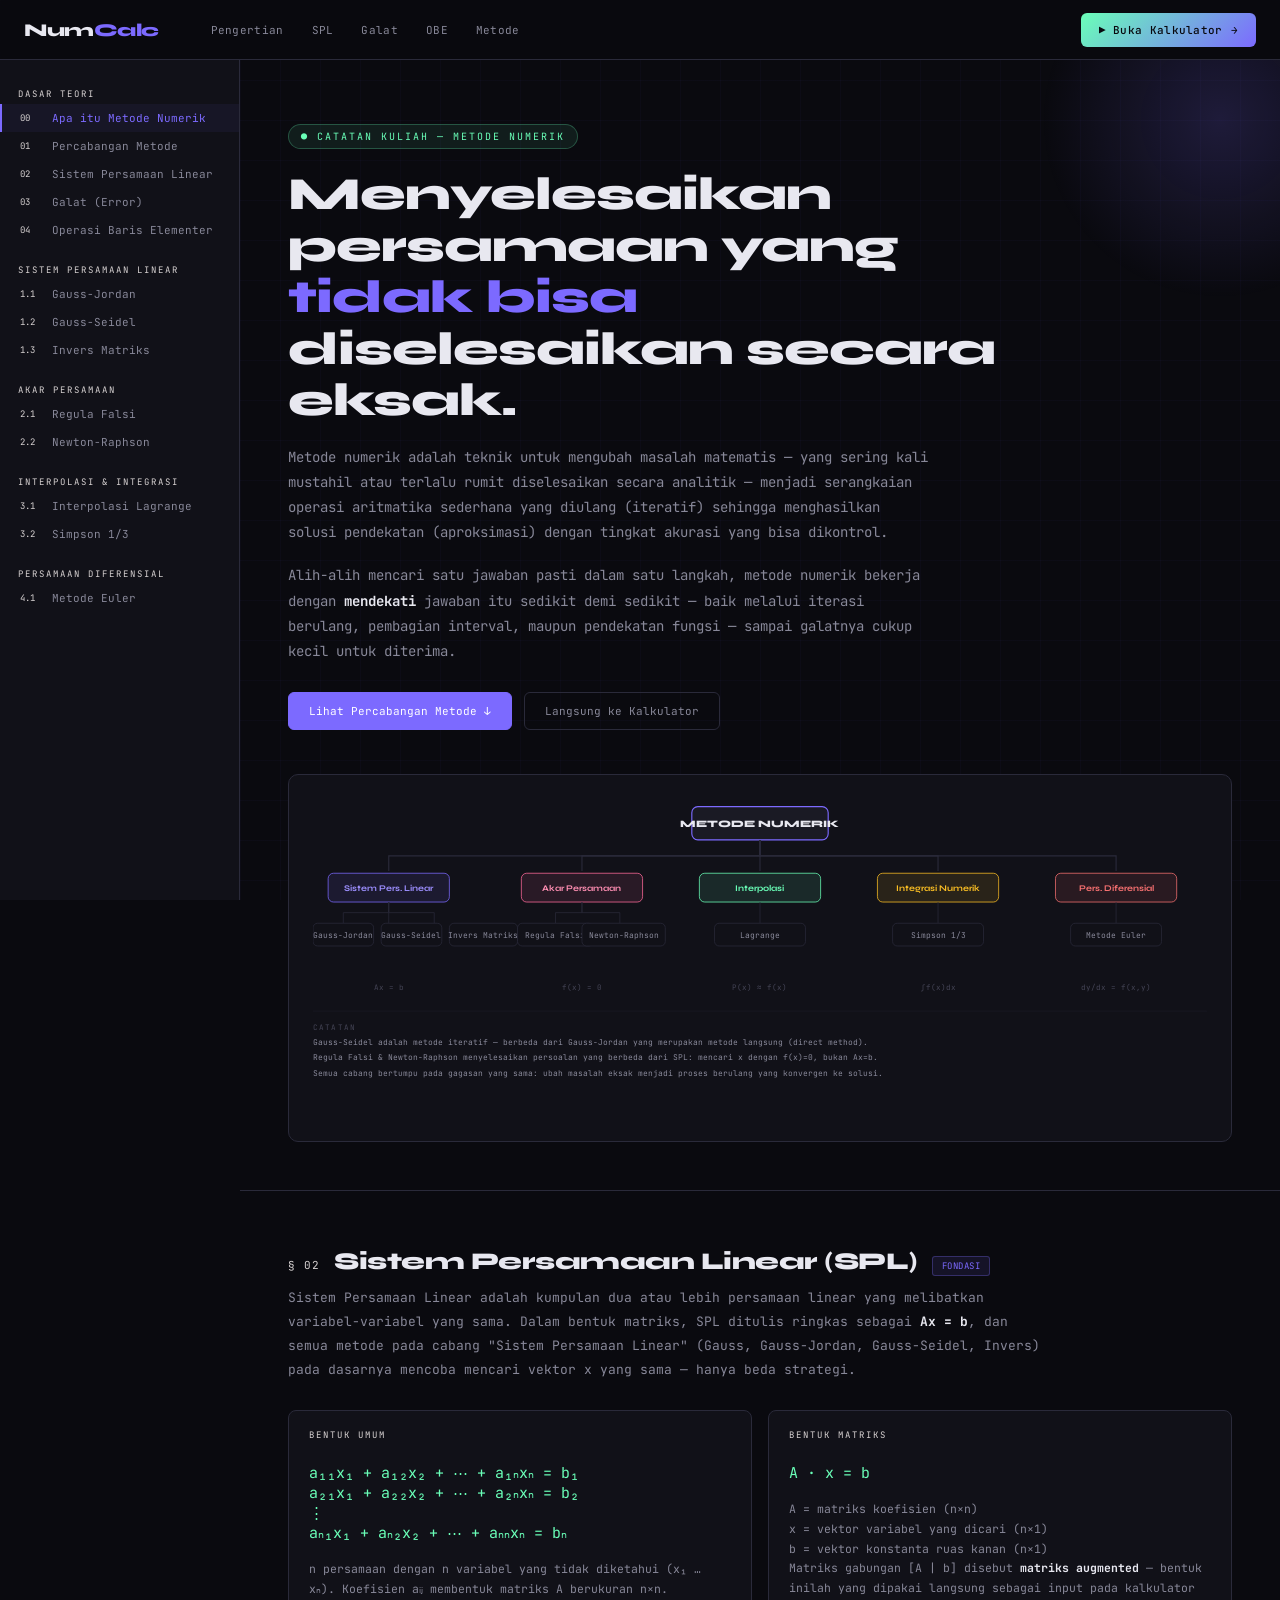
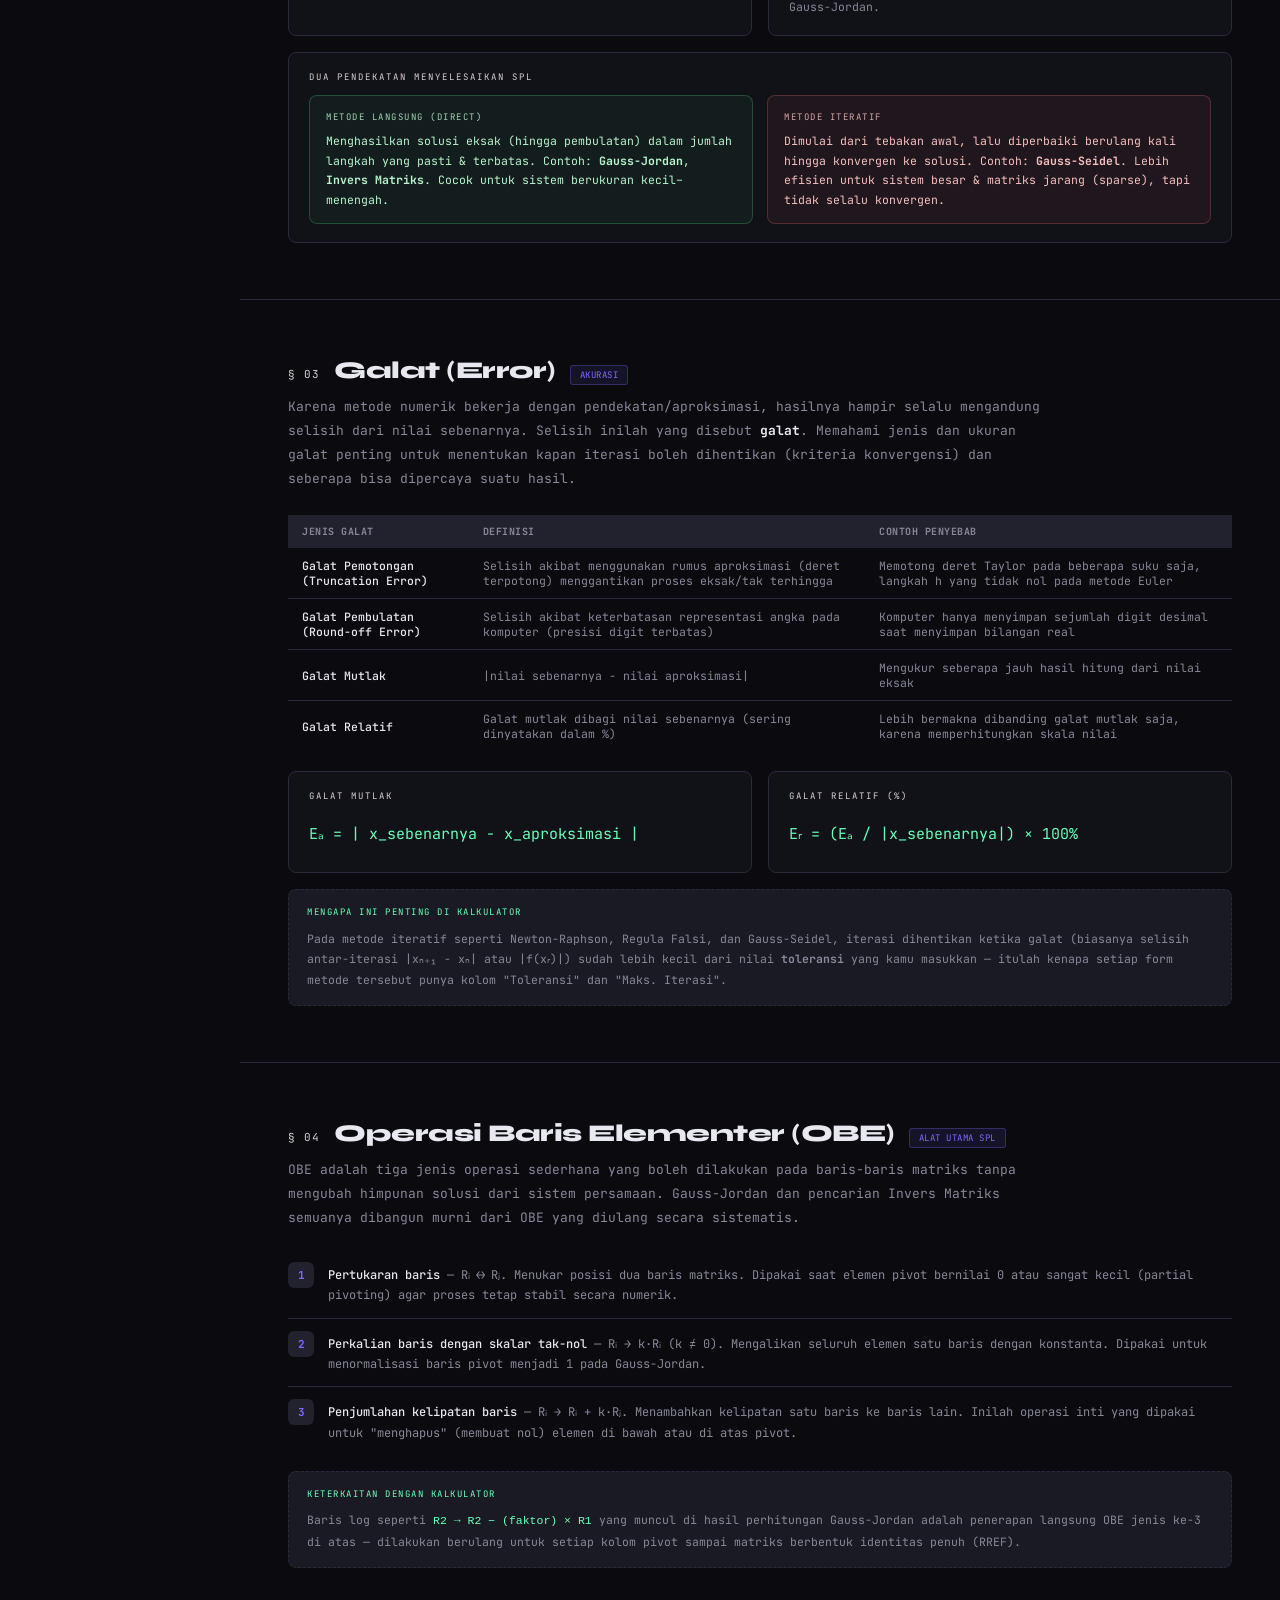
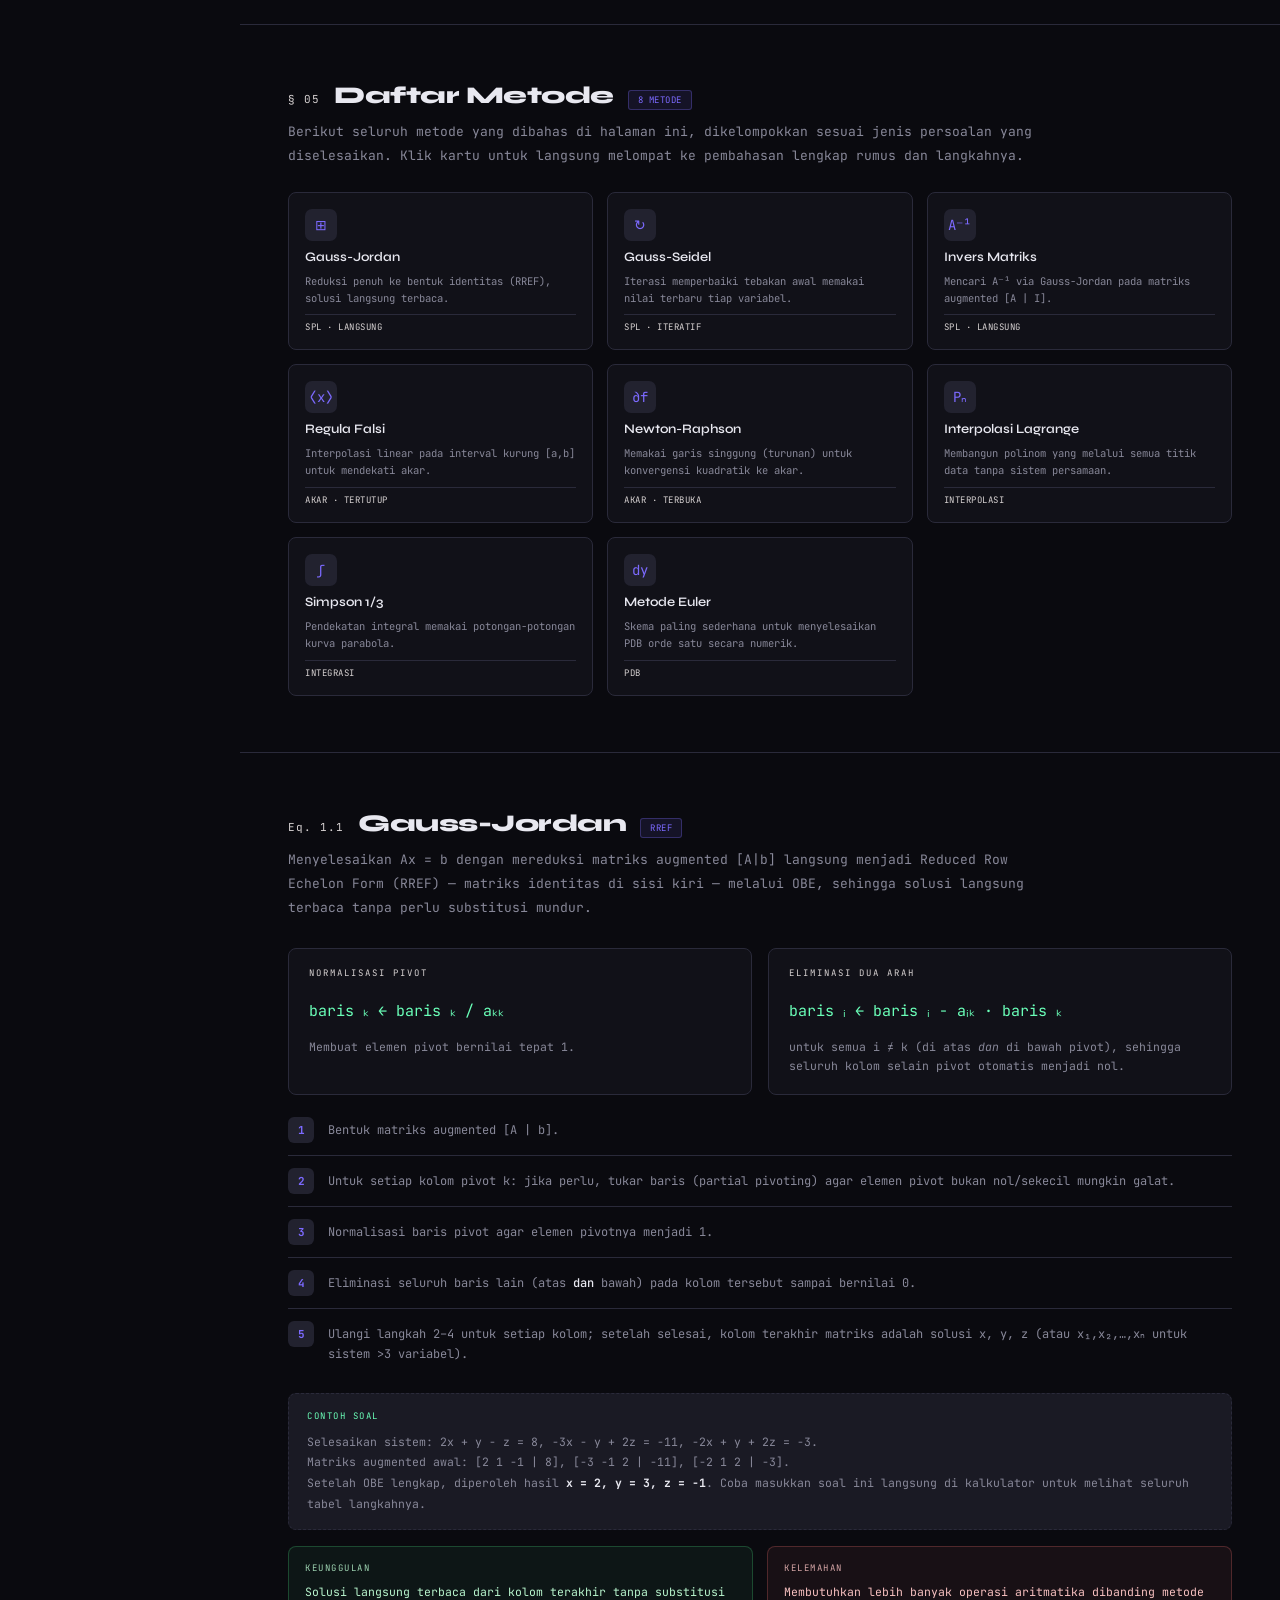
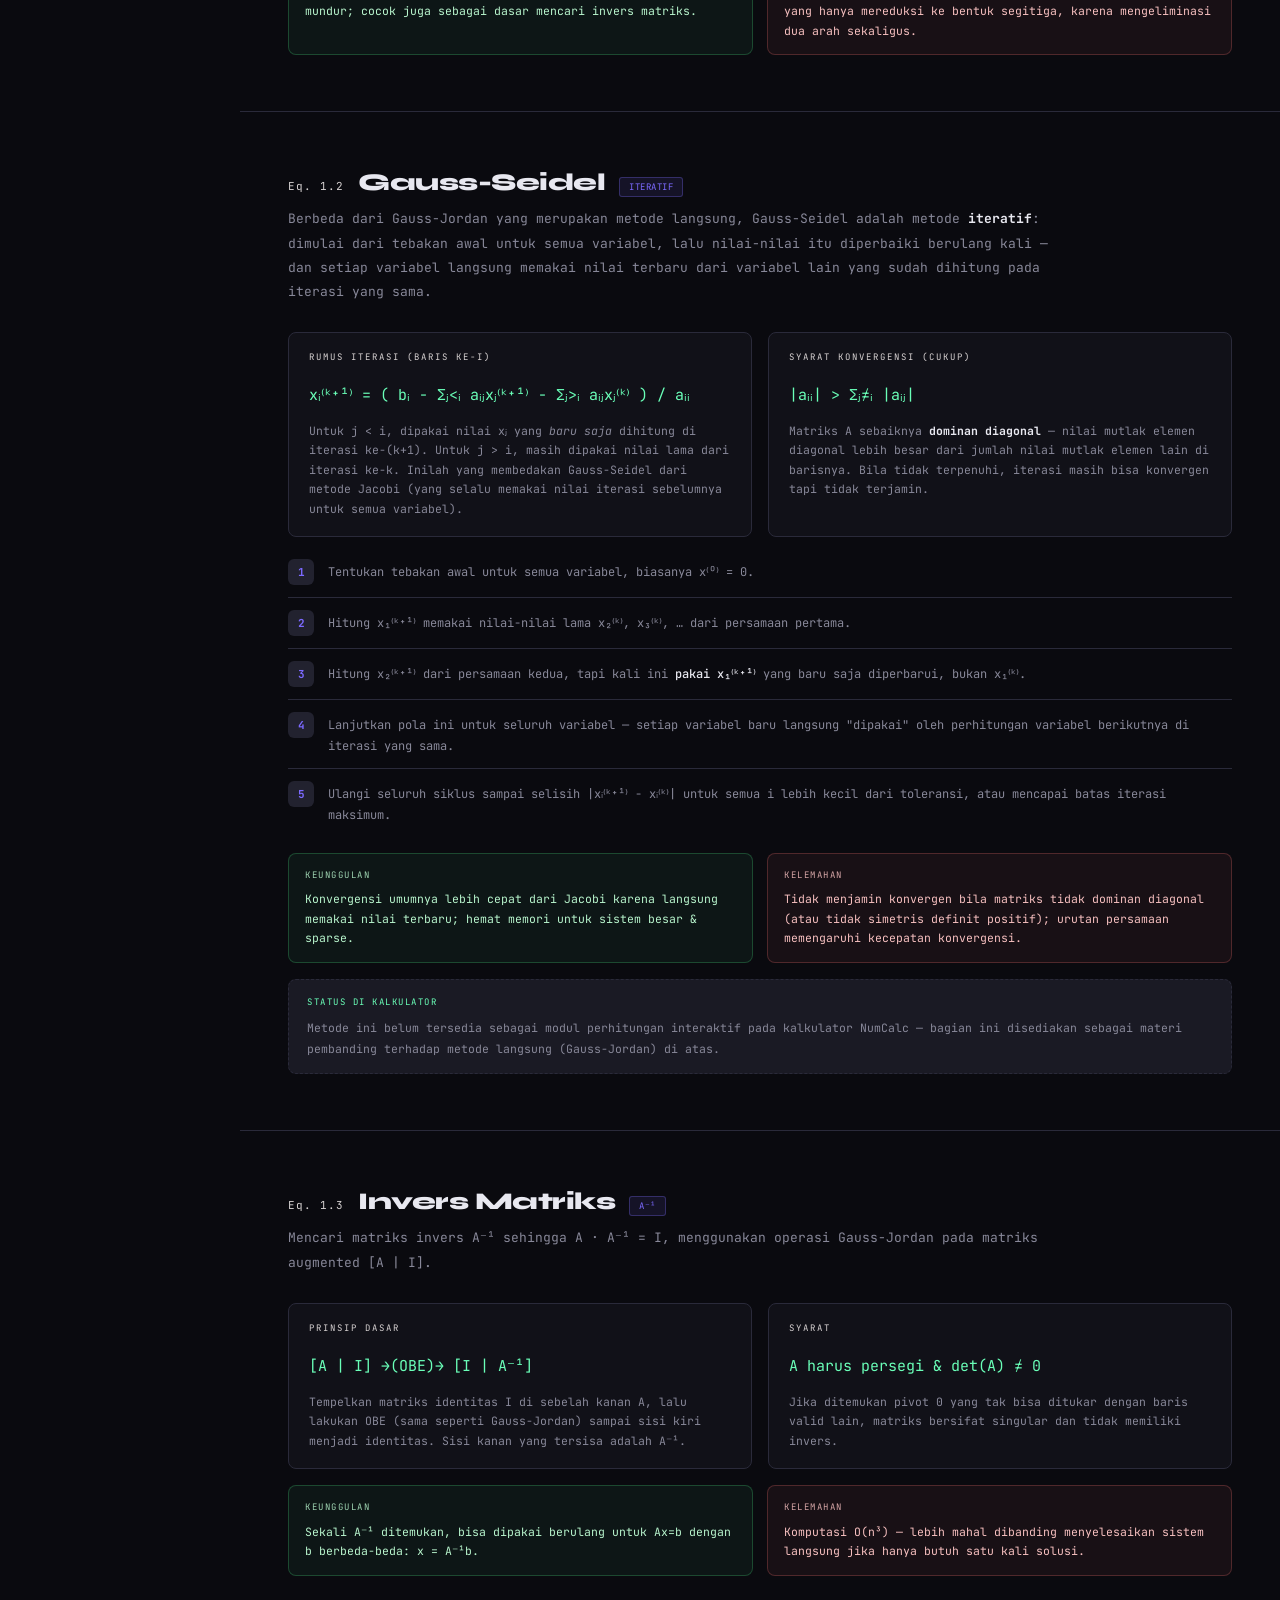
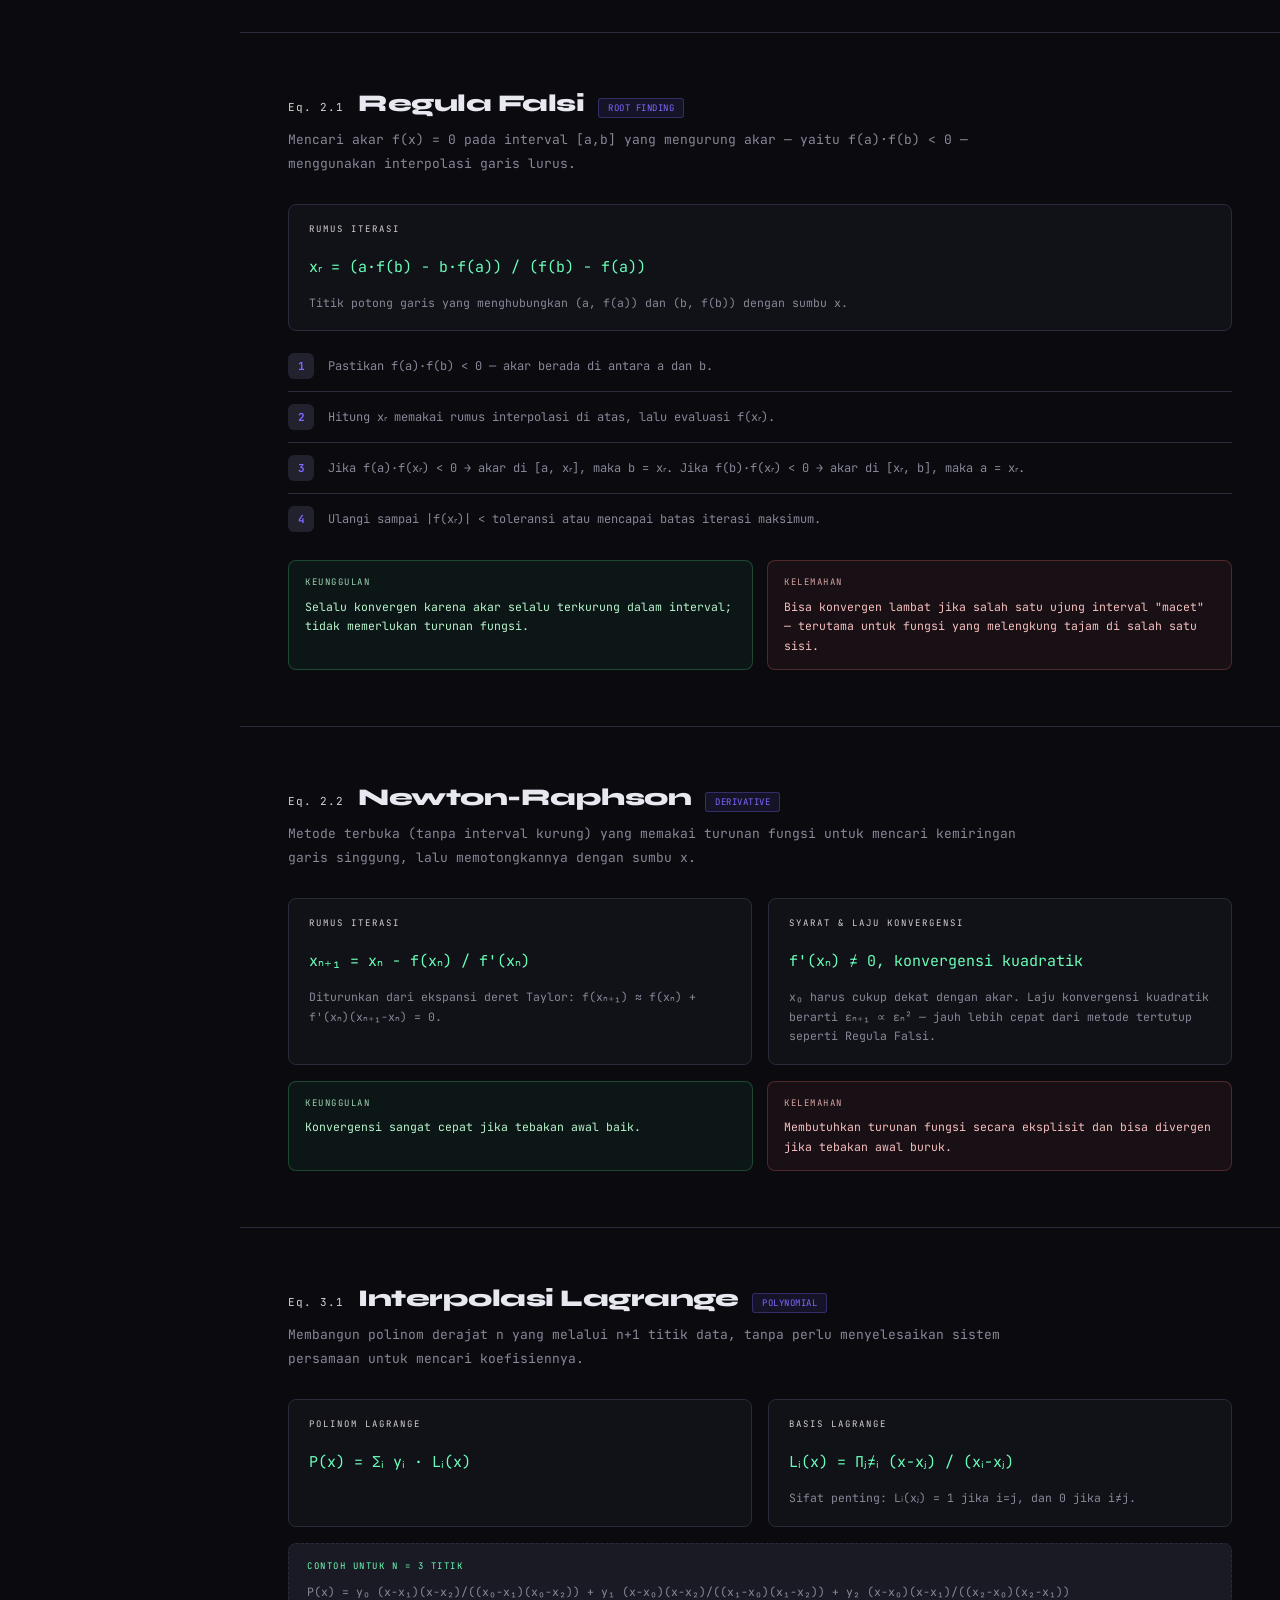
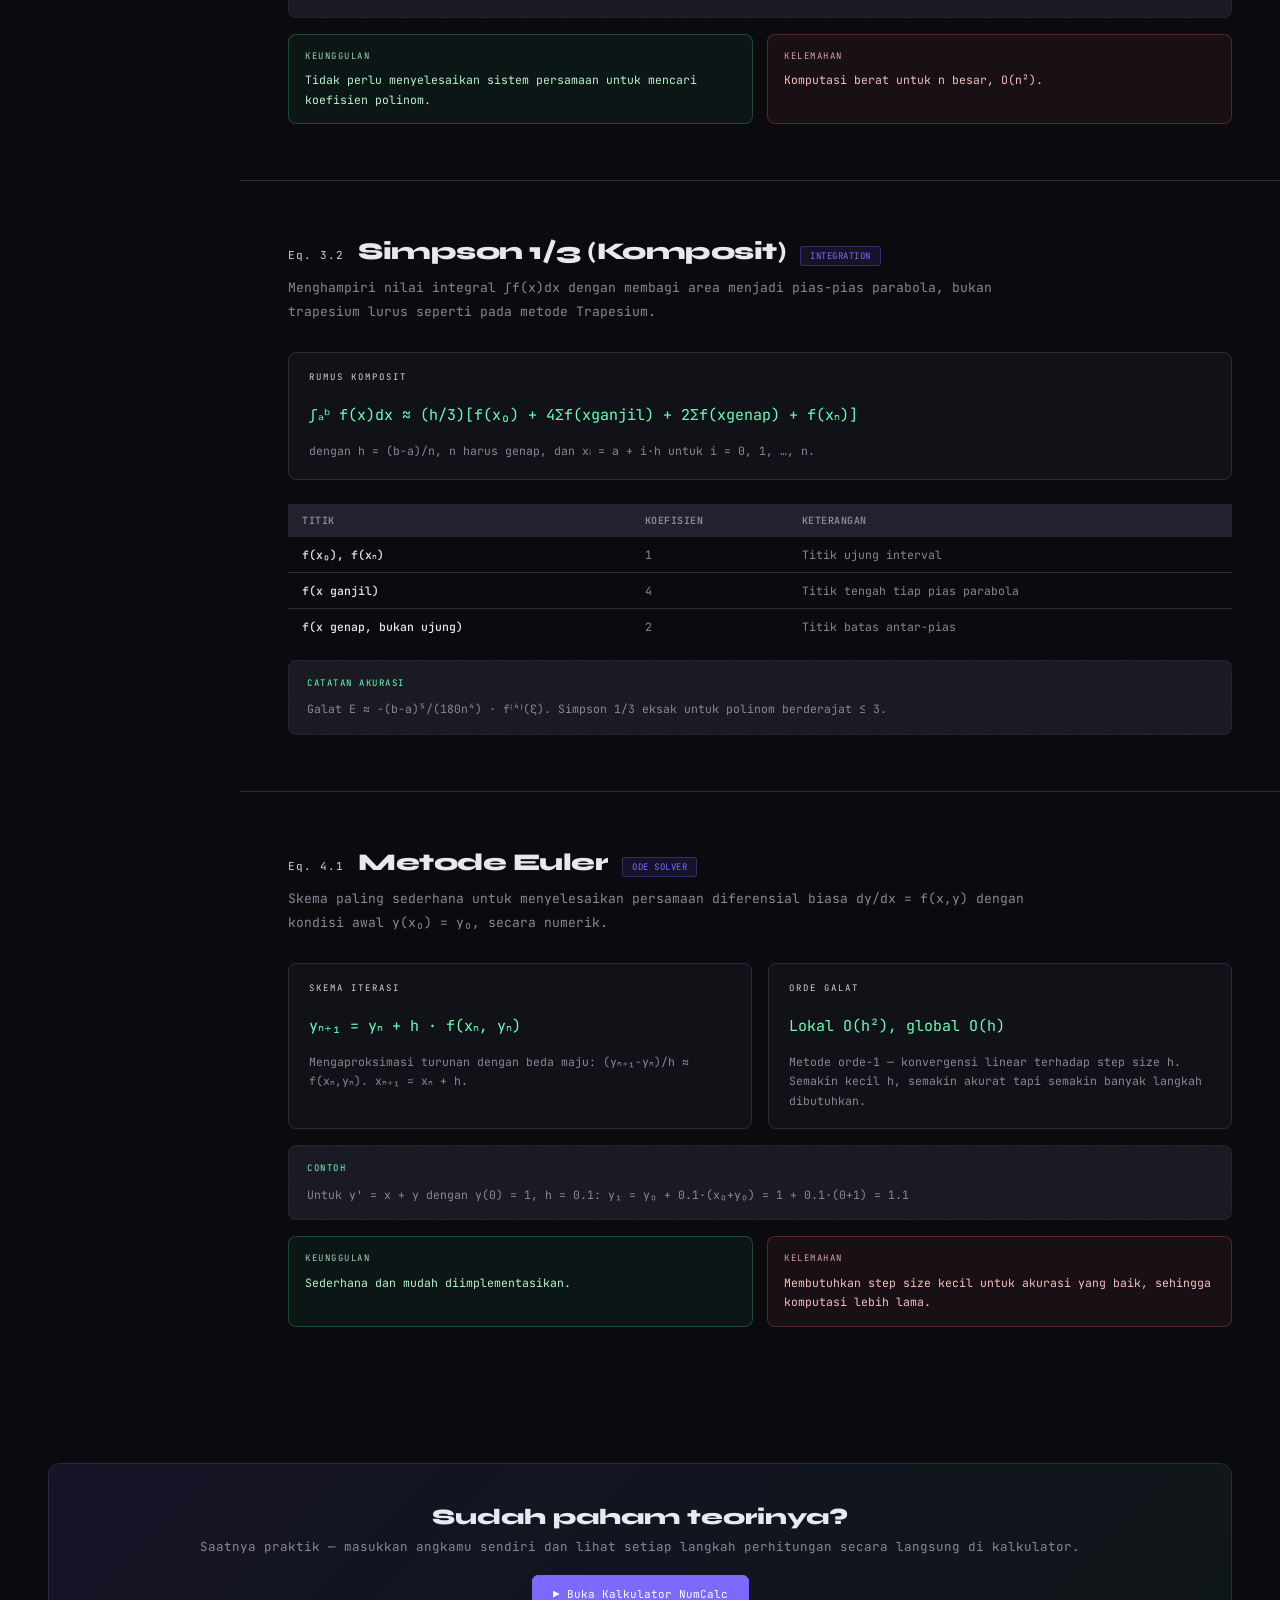
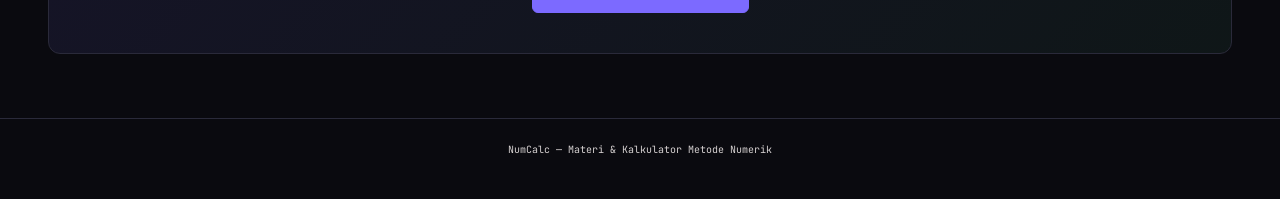
==== commit 4f7bdedb: "Update index.html" ====
--- a/index.html
+++ b/index.html
@@ -112,43 +112,59 @@
             <path d="M100,136 L100,150 L40,150 L40,164" stroke="#2a2a3a" fill="none"/>
             <path d="M100,136 L100,150 L100,164" stroke="#2a2a3a" fill="none"/>
             <path d="M100,136 L100,150 L160,150 L160,164" stroke="#2a2a3a" fill="none"/>
-            <rect x="0" y="164" width="80" height="30" rx="6" fill="#111118" stroke="#2a2a3a"/>
-            <text x="40" y="183" text-anchor="middle">Gauss-Jordan</text>
-            <rect x="90" y="164" width="80" height="30" rx="6" fill="#111118" stroke="#2a2a3a"/>
-            <text x="130" y="183" text-anchor="middle">Gauss-Seidel</text>
-            <rect x="180" y="164" width="90" height="30" rx="6" fill="#111118" stroke="#2a2a3a"/>
-            <text x="225" y="183" text-anchor="middle">Invers Matriks</text>
+            <a href="#gauss-jordan" class="branch-node">
+              <rect x="0" y="164" width="80" height="30" rx="6" fill="#111118" stroke="#2a2a3a"/>
+              <text x="40" y="183" text-anchor="middle">Gauss-Jordan</text>
+            </a>
+            <a href="#gauss-seidel" class="branch-node">
+              <rect x="90" y="164" width="80" height="30" rx="6" fill="#111118" stroke="#2a2a3a"/>
+              <text x="130" y="183" text-anchor="middle">Gauss-Seidel</text>
+            </a>
+            <a href="#invers" class="branch-node">
+              <rect x="180" y="164" width="90" height="30" rx="6" fill="#111118" stroke="#2a2a3a"/>
+              <text x="225" y="183" text-anchor="middle">Invers Matriks</text>
+            </a>
           </g>
 
           <!-- leaves: Akar -->
           <g font-family="JetBrains Mono, monospace" font-size="10.5" fill="#888899">
             <path d="M355,136 L355,150 L320,150 L320,164" stroke="#2a2a3a" fill="none"/>
             <path d="M355,136 L355,150 L405,150 L405,164" stroke="#2a2a3a" fill="none"/>
-            <rect x="270" y="164" width="100" height="30" rx="6" fill="#111118" stroke="#2a2a3a"/>
-            <text x="320" y="183" text-anchor="middle">Regula Falsi</text>
-            <rect x="355" y="164" width="110" height="30" rx="6" fill="#111118" stroke="#2a2a3a"/>
-            <text x="410" y="183" text-anchor="middle">Newton-Raphson</text>
+            <a href="#regula-falsi" class="branch-node">
+              <rect x="270" y="164" width="100" height="30" rx="6" fill="#111118" stroke="#2a2a3a"/>
+              <text x="320" y="183" text-anchor="middle">Regula Falsi</text>
+            </a>
+            <a href="#newton-raphson" class="branch-node">
+              <rect x="355" y="164" width="110" height="30" rx="6" fill="#111118" stroke="#2a2a3a"/>
+              <text x="410" y="183" text-anchor="middle">Newton-Raphson</text>
+            </a>
           </g>
 
           <!-- leaves: Interpolasi -->
           <g font-family="JetBrains Mono, monospace" font-size="10.5" fill="#888899">
             <path d="M590,136 L590,164" stroke="#2a2a3a" fill="none"/>
-            <rect x="530" y="164" width="120" height="30" rx="6" fill="#111118" stroke="#2a2a3a"/>
-            <text x="590" y="183" text-anchor="middle">Lagrange</text>
+            <a href="#lagrange" class="branch-node">
+              <rect x="530" y="164" width="120" height="30" rx="6" fill="#111118" stroke="#2a2a3a"/>
+              <text x="590" y="183" text-anchor="middle">Lagrange</text>
+            </a>
           </g>
 
           <!-- leaves: Integrasi -->
           <g font-family="JetBrains Mono, monospace" font-size="10.5" fill="#888899">
             <path d="M825,136 L825,164" stroke="#2a2a3a" fill="none"/>
-            <rect x="765" y="164" width="120" height="30" rx="6" fill="#111118" stroke="#2a2a3a"/>
-            <text x="825" y="183" text-anchor="middle">Simpson 1/3</text>
+            <a href="#simpson" class="branch-node">
+              <rect x="765" y="164" width="120" height="30" rx="6" fill="#111118" stroke="#2a2a3a"/>
+              <text x="825" y="183" text-anchor="middle">Simpson 1/3</text>
+            </a>
           </g>
 
           <!-- leaves: PDB -->
           <g font-family="JetBrains Mono, monospace" font-size="10.5" fill="#888899">
             <path d="M1060,136 L1060,164" stroke="#2a2a3a" fill="none"/>
-            <rect x="1000" y="164" width="120" height="30" rx="6" fill="#111118" stroke="#2a2a3a"/>
-            <text x="1060" y="183" text-anchor="middle">Metode Euler</text>
+            <a href="#euler" class="branch-node">
+              <rect x="1000" y="164" width="120" height="30" rx="6" fill="#111118" stroke="#2a2a3a"/>
+              <text x="1060" y="183" text-anchor="middle">Metode Euler</text>
+            </a>
           </g>
 
           <!-- caption row -->
@@ -651,4 +667,4 @@
 </script>
 
 </body>
-</html>+</html>
--- a/style.css
+++ b/style.css
@@ -9,16 +9,16 @@
   --accent3: #6affb8;
   --text: #e8e8f0;
   --text-dim: #888899;
-  --text-faint: #444455;
+  --text-faint: #d7d2d2;
   --success: #4ade80;
   --error: #f87171;
   --warn: #fbbf24;
 }
 
-* { 
-  margin: 0; 
-  padding: 0; 
-  box-sizing: border-box; 
+* {
+  margin: 0;
+  padding: 0;
+  box-sizing: border-box;
 }
 
 body {
@@ -34,25 +34,24 @@
   position: fixed;
   inset: 0;
   background-image:
-    linear-gradient(rgba(124,106,255,0.03) 1px, transparent 1px),
-    linear-gradient(90deg, rgba(124,106,255,0.03) 1px, transparent 1px);
+    linear-gradient(rgba(124, 106, 255, 0.03) 1px, transparent 1px),
+    linear-gradient(90deg, rgba(124, 106, 255, 0.03) 1px, transparent 1px);
   background-size: 40px 40px;
   pointer-events: none;
   z-index: 0;
 }
 
-/* LAYOUT */
+/* ===== LAYOUT ===== */
 .layout {
   display: grid;
-  grid-template-columns: 260px 1fr 320px;
+  grid-template-columns: 1fr;
   grid-template-rows: auto 1fr;
-  height: 100vh;
-  height: 100dvh;
+  min-height: 100vh;
   position: relative;
   z-index: 1;
 }
 
-/* HEADER */
+/* ===== HEADER ===== */
 header {
   grid-column: 1 / -1;
   display: flex;
@@ -60,12 +59,12 @@
   min-height: 64px;
   padding: 12px 24px;
   border-bottom: 1px solid var(--border);
-  background: rgba(10,10,15,0.95);
+  background: rgba(10, 10, 15, 0.95);
   backdrop-filter: blur(10px);
   gap: 14px;
 }
 
-.mobile-menu-btn, .mobile-history-btn {
+.mobile-history-btn {
   display: none;
   background: var(--surface3);
   border: 1px solid var(--border);
@@ -74,6 +73,7 @@
   padding: 9px 14px;
   border-radius: 6px;
   cursor: pointer;
+  margin-left: auto;
 }
 
 .logo {
@@ -82,7 +82,10 @@
   font-size: 21px;
   letter-spacing: -0.5px;
 }
-.logo span { color: var(--accent); }
+
+.logo span {
+  color: var(--accent);
+}
 
 .header-badge {
   font-size: 10.5px;
@@ -97,8 +100,8 @@
 .header-back-link {
   font-size: 11px;
   font-weight: 500;
-  background: rgba(124,106,255,0.08);
-  border: 1px solid rgba(124,106,255,0.3);
+  background: rgba(124, 106, 255, 0.08);
+  border: 1px solid rgba(124, 106, 255, 0.3);
   padding: 7px 14px;
   border-radius: 5px;
   color: var(--accent);
@@ -107,11 +110,9 @@
   transition: all 0.15s;
   white-space: nowrap;
 }
+
 .header-back-link:hover {
-  background: rgba(124,106,255,0.16);
-}
-@media (max-width: 560px) {
-  .header-back-link span { display: none; }
+  background: rgba(124, 106, 255, 0.16);
 }
 
 .header-status {
@@ -122,80 +123,209 @@
   font-size: 11px;
   color: var(--text-dim);
 }
+
 .status-dot {
-  width: 6px; height: 6px;
+  width: 6px;
+  height: 6px;
   border-radius: 50%;
   background: var(--accent3);
   box-shadow: 0 0 8px var(--accent3);
   animation: pulse 2s infinite;
 }
-@keyframes pulse { 0%,100%{opacity:1} 50%{opacity:0.4} }
-
-/* SIDEBAR */
+
+@keyframes pulse {
+
+  0%,
+  100% {
+    opacity: 1
+  }
+
+  50% {
+    opacity: 0.4
+  }
+}
+
+/* ===== SIDEBAR / NAV ===== */
 .sidebar {
-  border-right: 1px solid var(--border);
+  background: transparent;
+  padding: 0;
+  grid-column: 1;
+  margin: 0 20px;
+}
+
+/* Toggle button */
+.nav-toggle {
+  width: 100%;
+  display: flex;
+  align-items: center;
+  gap: 10px;
   background: var(--surface);
-  overflow-y: auto;
+  border: 1px solid var(--border);
+  color: var(--text);
+  padding: 11px 14px;
+  border-radius: 8px;
+  cursor: pointer;
+  font-size: 12px;
+  font-family: 'JetBrains Mono', monospace;
+  transition: border-color 0.15s;
+}
+
+.nav-toggle:hover {
+  border-color: var(--accent);
+}
+
+.nav-toggle-icon {
+  font-size: 14px;
+  color: var(--text-dim);
+}
+
+.nav-toggle-label {
+  flex: 1;
+  text-align: left;
+}
+
+.nav-toggle-chevron {
+  color: var(--text-dim);
+  font-size: 12px;
+  transition: transform 0.22s ease;
+  margin-left: auto;
+}
+
+.sidebar.nav-open .nav-toggle-chevron {
+  transform: rotate(180deg);
+}
+
+/* Nav menu (collapsed by default) */
+.nav-menu {
+  margin-top: 8px;
+  background: var(--surface);
+  border: 1px solid var(--border);
+  border-radius: 10px;
+  overflow: hidden;
+  max-height: 0;
+  opacity: 0;
+  transform: translateY(-6px);
+  transition: max-height 0.28s ease, opacity 0.2s ease, transform 0.25s ease;
+  pointer-events: none;
+  list-style: none;
   padding: 0;
 }
 
-.sidebar-header {
-  display: none;
-  justify-content: space-between;
-  align-items: center;
-  padding: 16px;
-  border-bottom: 1px solid var(--border);
-}
-
-.close-sidebar {
-  background: none;
-  border: none;
-  color: var(--text-faint);
-  font-size: 24px;
-  cursor: pointer;
-}
-
-.sidebar-section {
-  padding: 12px 16px 4px;
+.sidebar.nav-open .nav-menu {
+  max-height: 600px;
+  opacity: 1;
+  transform: translateY(0);
+  pointer-events: auto;
+}
+
+/* Group labels */
+.nav-group-label {
+  display: block;
+  padding: 10px 16px 3px;
   font-size: 9px;
   letter-spacing: 2px;
   color: var(--text-faint);
   text-transform: uppercase;
-}
-
-.menu-item {
+  list-style: none;
+}
+
+/* Nav list */
+.nav-list {
+  list-style: none;
+  padding: 0;
+  margin: 0;
+}
+
+/* Nav item */
+.nav-item {
+  list-style: none;
+}
+
+/* Nav link */
+.nav-link {
   display: flex;
   align-items: center;
   gap: 10px;
   padding: 10px 16px;
+  min-height: 42px;
   cursor: pointer;
-  transition: all 0.15s;
+  text-decoration: none;
   border-left: 2px solid transparent;
   font-size: 11px;
   color: var(--text-dim);
-}
-.menu-item:hover {
+  transition: all 0.15s;
+  -webkit-tap-highlight-color: transparent;
+}
+
+.nav-link:hover {
   background: var(--surface2);
   color: var(--text);
   border-left-color: var(--accent);
 }
-.menu-item.active {
-  background: rgba(124,106,255,0.08);
+
+.nav-link.active {
+  background: rgba(124, 106, 255, 0.08);
   color: var(--accent);
   border-left-color: var(--accent);
 }
-.menu-icon {
-  width: 28px; height: 28px;
+
+/* Nav icon badge */
+.nav-icon {
+  width: 28px;
+  height: 28px;
   border-radius: 6px;
-  display: flex; align-items: center; justify-content: center;
-  font-size: 14px;
+  display: flex;
+  align-items: center;
+  justify-content: center;
+  font-size: 13px;
   background: var(--surface3);
   flex-shrink: 0;
-}
-
-/* MAIN */
+  color: var(--text-dim);
+}
+
+.nav-link.active .nav-icon,
+.nav-link:hover .nav-icon {
+  color: var(--accent);
+}
+
+/* Accent colors per method */
+.nav-link.t-gj:hover,
+.nav-link.t-gj.active {
+  border-left-color: var(--accent);
+}
+
+.nav-link.t-inv:hover,
+.nav-link.t-inv.active {
+  border-left-color: #ff6a9b;
+}
+
+.nav-link.t-rf:hover,
+.nav-link.t-rf.active {
+  border-left-color: #fbbf24;
+}
+
+.nav-link.t-nr:hover,
+.nav-link.t-nr.active {
+  border-left-color: #6affb8;
+}
+
+.nav-link.t-lag:hover,
+.nav-link.t-lag.active {
+  border-left-color: #38bdf8;
+}
+
+.nav-link.t-simp:hover,
+.nav-link.t-simp.active {
+  border-left-color: #fb923c;
+}
+
+.nav-link.t-euler:hover,
+.nav-link.t-euler.active {
+  border-left-color: #a78bfa;
+}
+
+/* ===== MAIN CONTENT ===== */
 .main {
-  overflow-y: auto;
   padding: 20px;
   display: flex;
   flex-direction: column;
@@ -205,6 +335,7 @@
 .panel {
   display: contents;
 }
+
 .panel-title {
   font-family: 'Syne', sans-serif;
   font-size: 18px;
@@ -214,14 +345,17 @@
   align-items: center;
   gap: 10px;
 }
+
 .panel-title .tag {
   font-size: 9px;
-  background: rgba(124,106,255,0.1);
-  border: 1px solid rgba(124,106,255,0.3);
+  background: rgba(124, 106, 255, 0.1);
+  border: 1px solid rgba(124, 106, 255, 0.3);
   color: var(--accent);
   padding: 3px 8px;
   border-radius: 3px;
-}
+  letter-spacing: 0.5px;
+}
+
 .panel-desc {
   font-size: 12px;
   color: var(--text-dim);
@@ -229,13 +363,57 @@
   margin-top: 4px;
 }
 
-/* CARD */
+/* ===== TAG COLORS ===== */
+.tag.t-gj {
+  background: rgba(124, 106, 255, 0.1);
+  border-color: rgba(124, 106, 255, 0.35);
+  color: var(--accent);
+}
+
+.tag.t-inv {
+  background: rgba(255, 106, 155, 0.1);
+  border-color: rgba(255, 106, 155, 0.35);
+  color: #ff6a9b;
+}
+
+.tag.t-rf {
+  background: rgba(251, 191, 36, 0.1);
+  border-color: rgba(251, 191, 36, 0.35);
+  color: #fbbf24;
+}
+
+.tag.t-nr {
+  background: rgba(106, 255, 184, 0.1);
+  border-color: rgba(106, 255, 184, 0.35);
+  color: var(--accent3);
+}
+
+.tag.t-lag {
+  background: rgba(56, 189, 248, 0.1);
+  border-color: rgba(56, 189, 248, 0.35);
+  color: #38bdf8;
+}
+
+.tag.t-simp {
+  background: rgba(251, 146, 60, 0.1);
+  border-color: rgba(251, 146, 60, 0.35);
+  color: #fb923c;
+}
+
+.tag.t-euler {
+  background: rgba(167, 139, 250, 0.1);
+  border-color: rgba(167, 139, 250, 0.35);
+  color: #a78bfa;
+}
+
+/* ===== CARD ===== */
 .card {
   background: var(--surface);
   border: 1px solid var(--border);
   border-radius: 8px;
   padding: 16px;
 }
+
 .card-title {
   font-size: 10px;
   letter-spacing: 2px;
@@ -243,24 +421,36 @@
   color: var(--text-faint);
   margin-bottom: 14px;
 }
+
+/* ===== INPUT GRID ===== */
 .input-grid {
   display: grid;
   grid-template-columns: 1fr 1fr;
   gap: 12px;
 }
-.input-grid.cols-1 { grid-template-columns: 1fr; }
+
+.input-grid.cols-1 {
+  grid-template-columns: 1fr;
+}
+
 .field {
   display: flex;
   flex-direction: column;
   gap: 6px;
 }
-.field.span-2 { grid-column: span 2; }
+
+.field.span-2 {
+  grid-column: span 2;
+}
+
 label {
-  font-size: 10px;
-  color: var(--text-dim);
-  letter-spacing: 0.5px;
-}
-input, textarea {
+  font-size: 11px;
+  color: var(--text-dim);
+  letter-spacing: 0.3px;
+}
+
+input,
+textarea {
   background: var(--surface2);
   border: 1px solid var(--border);
   color: var(--text);
@@ -271,34 +461,89 @@
   outline: none;
   width: 100%;
 }
-input:focus, textarea:focus {
+
+input:focus,
+textarea:focus {
   border-color: var(--accent);
-  box-shadow: 0 0 0 2px rgba(124,106,255,0.1);
-}
-.hint { font-size: 10px; color: var(--text-faint); }
-
-/* MATRIX */
-.matrix-container { overflow-x: auto; }
+  box-shadow: 0 0 0 2px rgba(124, 106, 255, 0.1);
+}
+
+.hint {
+  font-size: 10px;
+  color: var(--text-faint);
+}
+
+/* ===== GAUSS-JORDAN MATRIX LAYOUT ===== */
+.gj-matrix-layout {
+  display: flex;
+  align-items: flex-start;
+  gap: 16px;
+  flex-wrap: wrap;
+}
+
+.gj-matrix-section {
+  display: flex;
+  flex-direction: column;
+  gap: 8px;
+}
+
+.gj-matrix-label {
+  font-size: 9px;
+  letter-spacing: 1.5px;
+  text-transform: uppercase;
+  color: var(--text-faint);
+}
+
+.gj-eq-sign {
+  font-size: 24px;
+  color: var(--text-dim);
+  padding-top: 32px;
+  flex-shrink: 0;
+}
+
+/* ===== MATRIX ===== */
+.matrix-container {
+  overflow-x: auto;
+}
+
 .matrix-grid {
   display: inline-grid;
-  gap: 6px;
-  margin-top: 8px;
-}
+  gap: 5px;
+  margin-top: 6px;
+}
+
 .matrix-cell {
-  width: 52px;
+  width: 54px;
   text-align: center;
   padding: 6px 4px;
 }
-@media (max-width: 480px) {
-  .matrix-cell { width: 44px; font-size: 10px; }
-}
-
-/* BUTTONS */
+
+.matrix-header-cell {
+  text-align: center;
+  font-size: 9px;
+  color: var(--text-faint);
+  padding: 2px 4px;
+  letter-spacing: 0.5px;
+}
+
+/* b-vector untuk GJ: kolom sempit */
+.gj-b-grid {
+  display: inline-grid;
+  gap: 5px;
+  margin-top: 6px;
+}
+
+.gj-b-grid .matrix-cell {
+  width: 54px;
+}
+
+/* ===== BUTTONS ===== */
 .btn-row {
   display: flex;
   gap: 10px;
   flex-wrap: wrap;
 }
+
 .btn {
   font-family: 'JetBrains Mono', monospace;
   font-size: 11px;
@@ -308,35 +553,49 @@
   cursor: pointer;
   transition: all 0.15s;
 }
+
 .btn-primary {
   background: var(--accent);
   color: #fff;
 }
-.btn-primary:hover { background: #9080ff; }
+
+.btn-primary:hover {
+  background: #9080ff;
+}
+
 .btn-secondary {
   background: var(--surface3);
   color: var(--text);
   border: 1px solid var(--border);
 }
-.btn-secondary:hover { border-color: var(--accent); color: var(--accent); }
+
+.btn-secondary:hover {
+  border-color: var(--accent);
+  color: var(--accent);
+}
+
 .btn-danger {
-  background: rgba(248,113,113,0.1);
+  background: rgba(248, 113, 113, 0.1);
   color: var(--error);
-  border: 1px solid rgba(248,113,113,0.3);
-}
-
-/* RESULT */
+  border: 1px solid rgba(248, 113, 113, 0.3);
+}
+
+/* ===== RESULT BOX ===== */
 .result-box {
   background: var(--surface2);
   border: 1px solid var(--border);
   border-radius: 6px;
-  padding: 14px;
-  font-size: 12px;
+  padding: 16px;
+  font-size: 13px;
   line-height: 1.8;
   display: none;
   overflow-x: auto;
 }
-.result-box.show { display: block; }
+
+.result-box.show {
+  display: block;
+}
+
 .result-header {
   font-size: 10px;
   letter-spacing: 2px;
@@ -344,57 +603,118 @@
   color: var(--accent3);
   margin-bottom: 12px;
 }
+
 .result-value {
   font-size: 18px;
   font-weight: 700;
   color: var(--accent);
   margin: 8px 0;
 }
+
 .result-table {
   width: 100%;
   border-collapse: collapse;
-  font-size: 10px;
+  font-size: 12px;
   margin-top: 8px;
 }
+
 .result-table th {
   background: var(--surface3);
-  padding: 6px 8px;
+  padding: 7px 10px;
   text-align: left;
-  color: var(--text-dim);
-}
+  color: var(--text);
+  font-size: 10px;
+  letter-spacing: 0.5px;
+  white-space: nowrap;
+}
+
 .result-table td {
-  padding: 5px 8px;
+  padding: 6px 10px;
   border-bottom: 1px solid var(--border);
-}
+  color: var(--text-dim);
+}
+
+.result-table tr:last-child td {
+  border-bottom: none;
+}
+
 .step-item {
   display: flex;
   gap: 12px;
   padding: 6px 0;
   border-bottom: 1px solid var(--border);
+  font-size: 12px;
+}
+
+.step-num {
+  color: var(--accent);
+  min-width: 24px;
+}
+
+/* ===== ERROR MESSAGE ===== */
+.err-msg {
+  color: var(--error);
   font-size: 11px;
-}
-.step-num { color: var(--accent); min-width: 20px; }
-
-/* HISTORY PANEL */
+  padding: 8px 12px;
+  background: rgba(248, 113, 113, 0.08);
+  border-radius: 4px;
+  display: none;
+  margin-top: 4px;
+}
+
+.err-msg.show {
+  display: block;
+}
+
+/* ===== WELCOME ===== */
+.welcome {
+  display: flex;
+  flex-direction: column;
+  align-items: center;
+  justify-content: center;
+  min-height: 300px;
+  gap: 12px;
+  color: var(--text-faint);
+  text-align: center;
+}
+
+.welcome-icon {
+  font-size: 48px;
+}
+
+.welcome h2 {
+  font-family: 'Syne', sans-serif;
+  font-size: 18px;
+  color: var(--text-dim);
+}
+
+/* ===== HISTORY PANEL ===== */
 .history-panel {
   border-left: 1px solid var(--border);
   background: var(--surface);
   display: flex;
   flex-direction: column;
-}
+  position: relative;
+  z-index: 1001;
+  pointer-events: auto;
+}
+
 .history-header {
   padding: 14px;
   border-bottom: 1px solid var(--border);
   display: flex;
   align-items: center;
-  justify-content: space-between;
-}
+  gap: 8px;
+}
+
 .history-title {
   font-size: 11px;
   letter-spacing: 1px;
   text-transform: uppercase;
   color: var(--text-dim);
-}
+  flex: 1;
+}
+
 .history-count {
   font-size: 10px;
   background: var(--surface3);
@@ -402,6 +722,7 @@
   padding: 2px 6px;
   border-radius: 3px;
 }
+
 .close-history {
   display: none;
   background: none;
@@ -410,11 +731,13 @@
   font-size: 20px;
   cursor: pointer;
 }
+
 .history-list {
   flex: 1;
   overflow-y: auto;
   padding: 8px;
 }
+
 .history-item {
   background: var(--surface2);
   border: 1px solid var(--border);
@@ -423,31 +746,42 @@
   margin-bottom: 8px;
   position: relative;
 }
+
 .history-method {
   font-size: 10px;
   color: var(--accent);
   margin-bottom: 4px;
 }
+
 .history-result {
   font-size: 12px;
   font-weight: 500;
   color: var(--text);
 }
+
 .history-time {
   font-size: 9px;
   color: var(--text-faint);
   margin-top: 4px;
 }
+
 .history-del {
   position: absolute;
-  top: 6px; right: 8px;
+  top: 6px;
+  right: 8px;
   background: none;
   border: none;
   color: var(--text-faint);
   cursor: pointer;
   font-size: 14px;
-}
-.history-del:hover { color: var(--error); }
+  z-index: 3;
+  pointer-events: auto;
+}
+
+.history-del:hover {
+  color: var(--error);
+}
+
 .history-empty {
   display: flex;
   flex-direction: column;
@@ -458,89 +792,57 @@
   font-size: 11px;
   gap: 8px;
 }
-.history-empty span { font-size: 28px; }
-
-.welcome {
-  display: flex;
-  flex-direction: column;
-  align-items: center;
-  justify-content: center;
-  height: 100%;
-  gap: 12px;
-  color: var(--text-faint);
-  text-align: center;
-}
-.welcome-icon { font-size: 48px; }
-.welcome h2 {
-  font-family: 'Syne', sans-serif;
-  font-size: 18px;
-  color: var(--text-dim);
-}
-
-/* ERROR */
-.err-msg {
-  color: var(--error);
-  font-size: 11px;
-  padding: 8px 12px;
-  background: rgba(248,113,113,0.08);
-  border-radius: 4px;
-  display: none;
-  margin-top: 8px;
-}
-.err-msg.show { display: block; }
-
-/* MOBILE OVERLAY */
+
+.history-empty span {
+  font-size: 28px;
+}
+
+/* ===== MOBILE OVERLAY ===== */
 .mobile-overlay {
   position: fixed;
   top: 0;
   left: 0;
   right: 0;
   bottom: 0;
-  background: rgba(0,0,0,0.7);
+  background: rgba(0, 0, 0, 0.7);
   z-index: 998;
   display: none;
 }
-.mobile-overlay.active { display: block; }
-
-/* LAPTOP KECIL / LAYAR SEDANG */
-@media (max-width: 1280px) and (min-width: 901px) {
-  .layout {
-    grid-template-columns: 220px 1fr 260px;
-  }
-  .menu-item { font-size: 10.5px; padding: 9px 12px; }
-  .menu-icon { width: 24px; height: 24px; font-size: 12px; }
-}
-
-/* TABLET (LANDSCAPE & PORTRAIT BESAR) */
-@media (max-width: 1024px) and (min-width: 901px) {
-  .layout {
-    grid-template-columns: 200px 1fr 240px;
-  }
-  .main { padding: 16px; }
-  .input-grid { grid-template-columns: 1fr 1fr; }
-}
-
+
+.mobile-overlay.active {
+  display: block;
+}
+
+/* ===== SCROLLBAR ===== */
+::-webkit-scrollbar {
+  width: 4px;
+}
+
+::-webkit-scrollbar-track {
+  background: transparent;
+}
+
+::-webkit-scrollbar-thumb {
+  background: var(--border);
+  border-radius: 2px;
+}
+
+::-webkit-scrollbar-thumb:hover {
+  background: var(--accent);
+}
+
+/* ============================================================
+   RESPONSIVE — TABLET ≤ 900px
+   ============================================================ */
 @media (max-width: 900px) {
   .layout {
     grid-template-columns: 1fr;
   }
+
   .sidebar {
-    position: fixed;
-    left: -280px;
-    top: 0;
-    width: min(280px, 82vw);
-    height: 100vh;
-    height: 100dvh;
-    z-index: 1000;
-    transition: left 0.3s ease;
-    box-shadow: 2px 0 10px rgba(0,0,0,0.5);
-  }
-  .sidebar.open {
-    left: 0;
-  }
-  .sidebar-header {
-    display: flex;
-  }
+    margin: 0 12px;
+  }
+
   .history-panel {
     position: fixed;
     right: -320px;
@@ -550,75 +852,124 @@
     height: 100dvh;
     z-index: 1000;
     transition: right 0.3s ease;
-    box-shadow: -2px 0 10px rgba(0,0,0,0.5);
-  }
+    box-shadow: -2px 0 10px rgba(0, 0, 0, 0.5);
+  }
+
   .history-panel.open {
     right: 0;
   }
+
   .close-history {
     display: block;
   }
-  .mobile-menu-btn, .mobile-history-btn {
+
+  .mobile-history-btn {
     display: block;
   }
+
   .header-badge {
     display: none;
   }
+
   .status-text {
     display: none;
   }
+
   .main {
     padding: 16px;
   }
+
   .panel-title {
     font-size: 16px;
   }
+
   .input-grid {
     grid-template-columns: 1fr;
   }
+
   .field.span-2 {
     grid-column: span 1;
   }
-}
-
-/* TABLET PORTRAIT (mis. iPad portrait) — masih mode mobile-nav tapi grid 2 kolom */
+
+  .gj-matrix-layout {
+    flex-direction: column;
+    gap: 12px;
+  }
+
+  .gj-eq-sign {
+    display: none;
+  }
+}
+
 @media (max-width: 900px) and (min-width: 600px) {
   .input-grid {
     grid-template-columns: 1fr 1fr;
   }
+
   .field.span-2 {
     grid-column: span 2;
   }
+
   .main {
     padding: 24px;
   }
 }
 
 @media (max-width: 480px) {
-  header { padding: 0 12px; gap: 8px; }
-  .logo { font-size: 16px; }
+  header {
+    padding: 0 12px;
+    gap: 8px;
+  }
+
+  .logo {
+    font-size: 16px;
+  }
+
   .btn {
     padding: 8px 14px;
     font-size: 10px;
   }
+
   .result-table {
+    font-size: 11px;
+  }
+
+  .result-table th,
+  .result-table td {
+    padding: 5px 8px;
+  }
+
+
+  .btn-row {
+    gap: 8px;
+  }
+
+  .btn-row .btn {
+    flex: 1 1 auto;
+  }
+
+  .matrix-cell {
+    width: 44px;
+    font-size: 10px;
+    padding: 4px 2px;
+  }
+}
+
+@media (max-width: 360px) {
+  .logo {
+    font-size: 14px;
+  }
+
+  .header-status {
+    display: none;
+  }
+
+  .panel-title {
+    font-size: 14px;
+  }
+
+  .matrix-cell {
+    width: 38px;
     font-size: 9px;
   }
-  .result-table th, .result-table td {
-    padding: 4px 6px;
-  }
-  .btn-row { gap: 8px; }
-  .btn-row .btn { flex: 1 1 auto; }
-}
-
-@media (max-width: 360px) {
-  .logo { font-size: 14px; }
-  .header-status { display: none; }
-  .matrix-cell { width: 38px; font-size: 9px; padding: 4px 2px; }
-  .panel-title { font-size: 15px; }
-}
-
-::-webkit-scrollbar { width: 4px; }
-::-webkit-scrollbar-track { background: transparent; }
-::-webkit-scrollbar-thumb { background: var(--border); border-radius: 2px; }
-::-webkit-scrollbar-thumb:hover { background: var(--accent); }+}
--- a/materi.css
+++ b/materi.css
@@ -530,4 +530,4 @@
   background: rgba(0,0,0,0.6);
   z-index: 998;
 }
-.toc-overlay.active { display: block; }+.toc-overlay.active { display: block; }
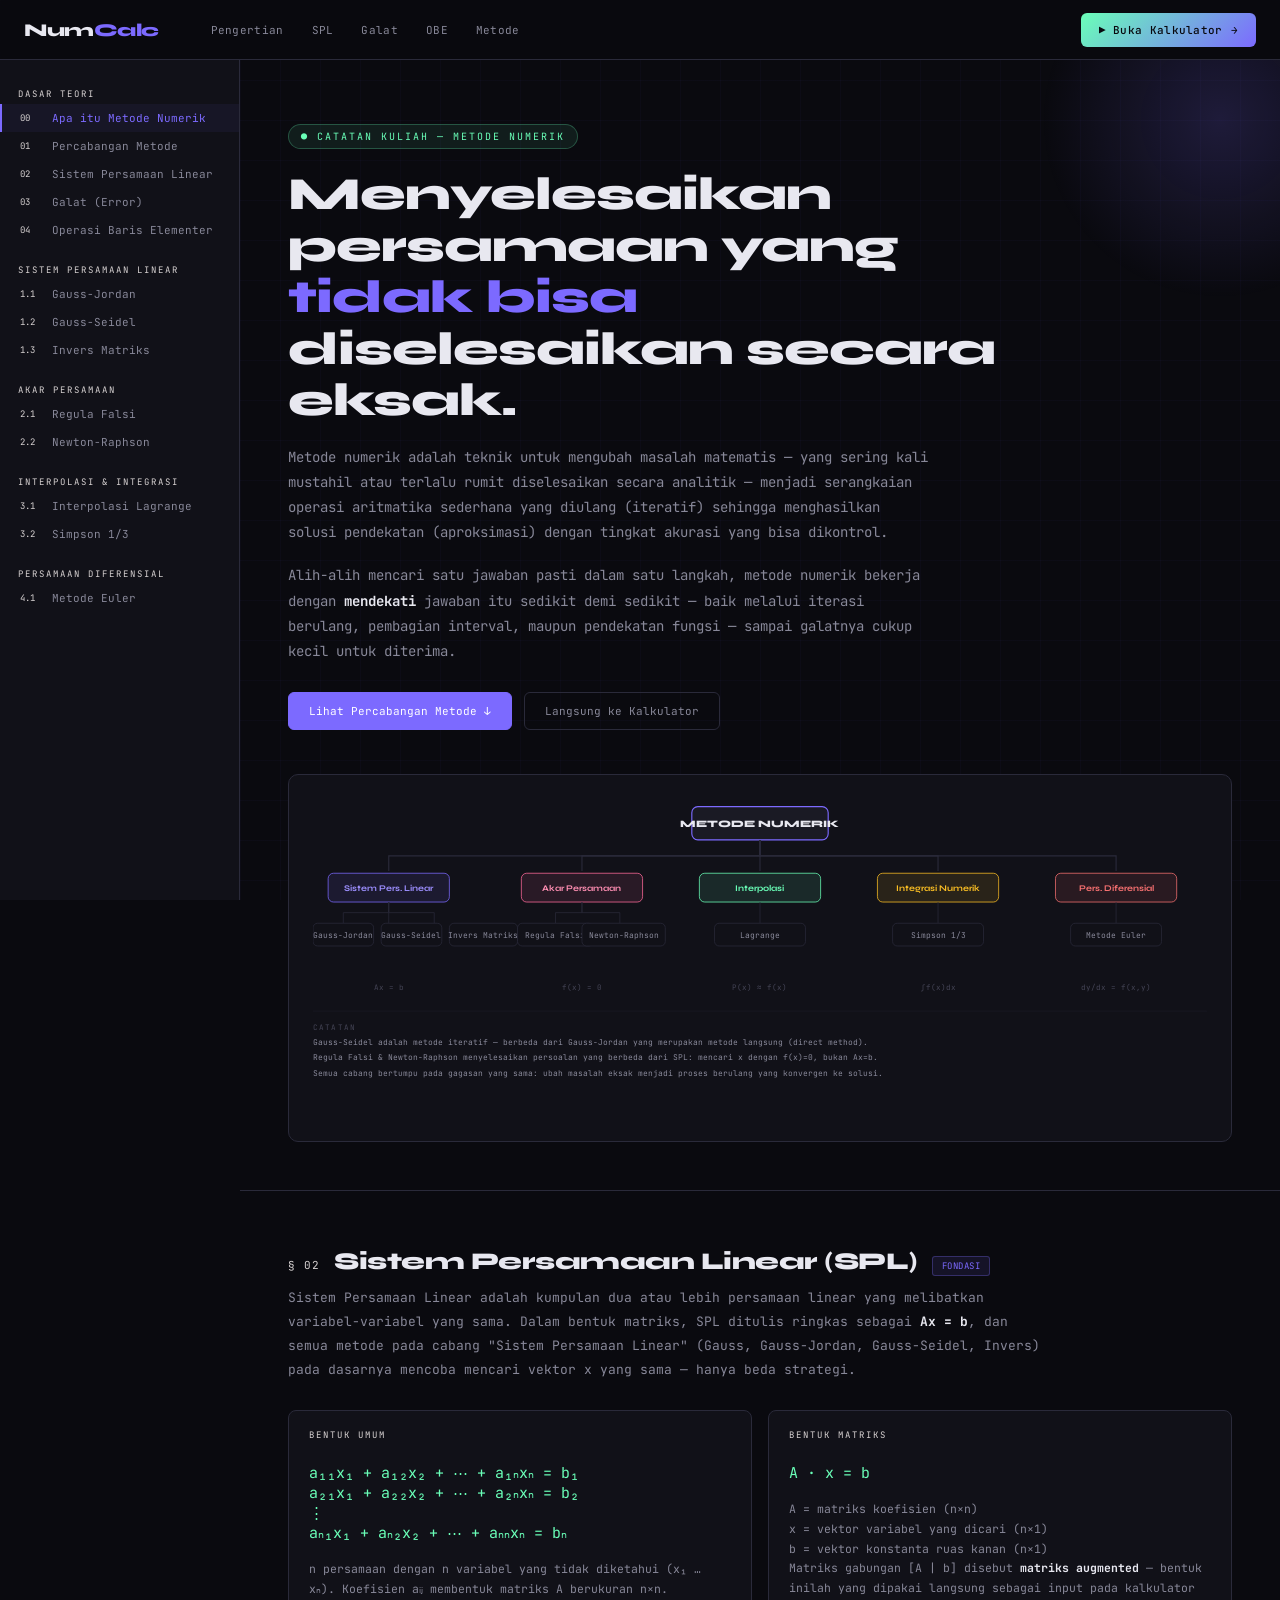
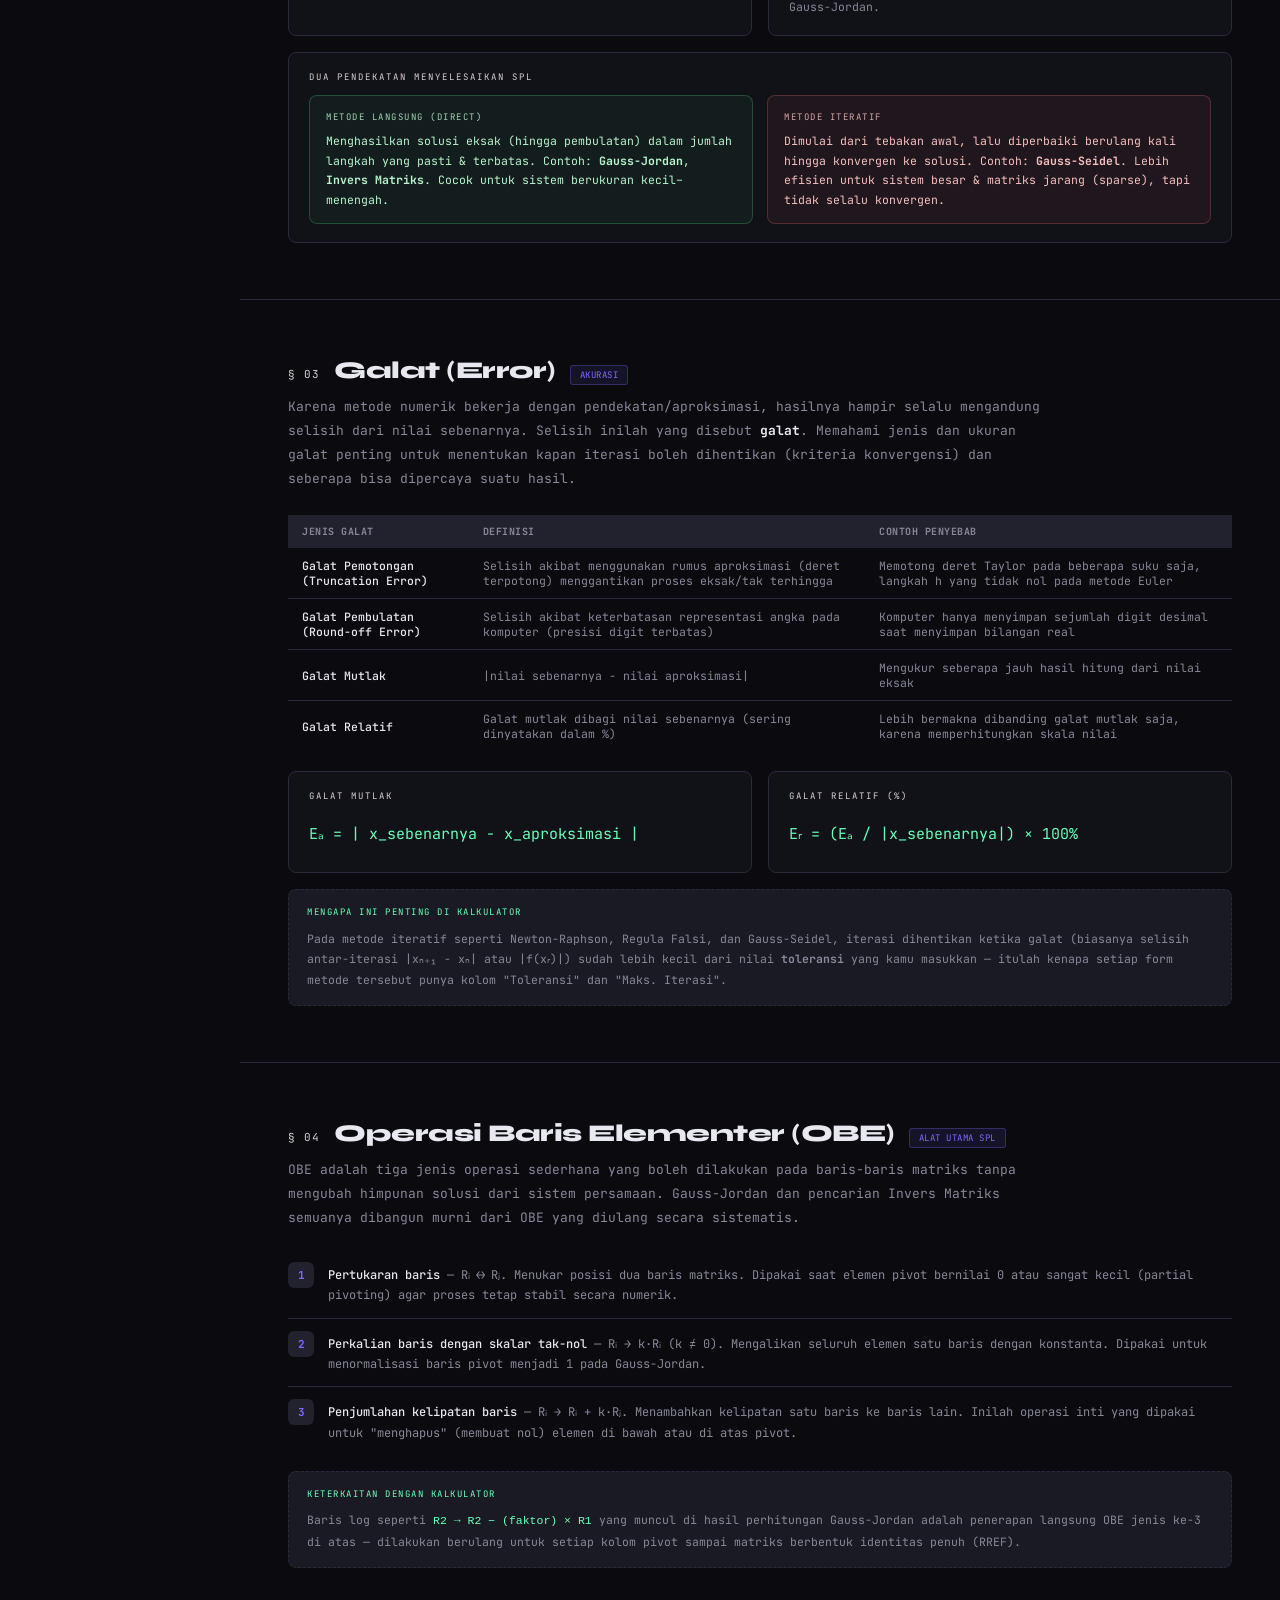
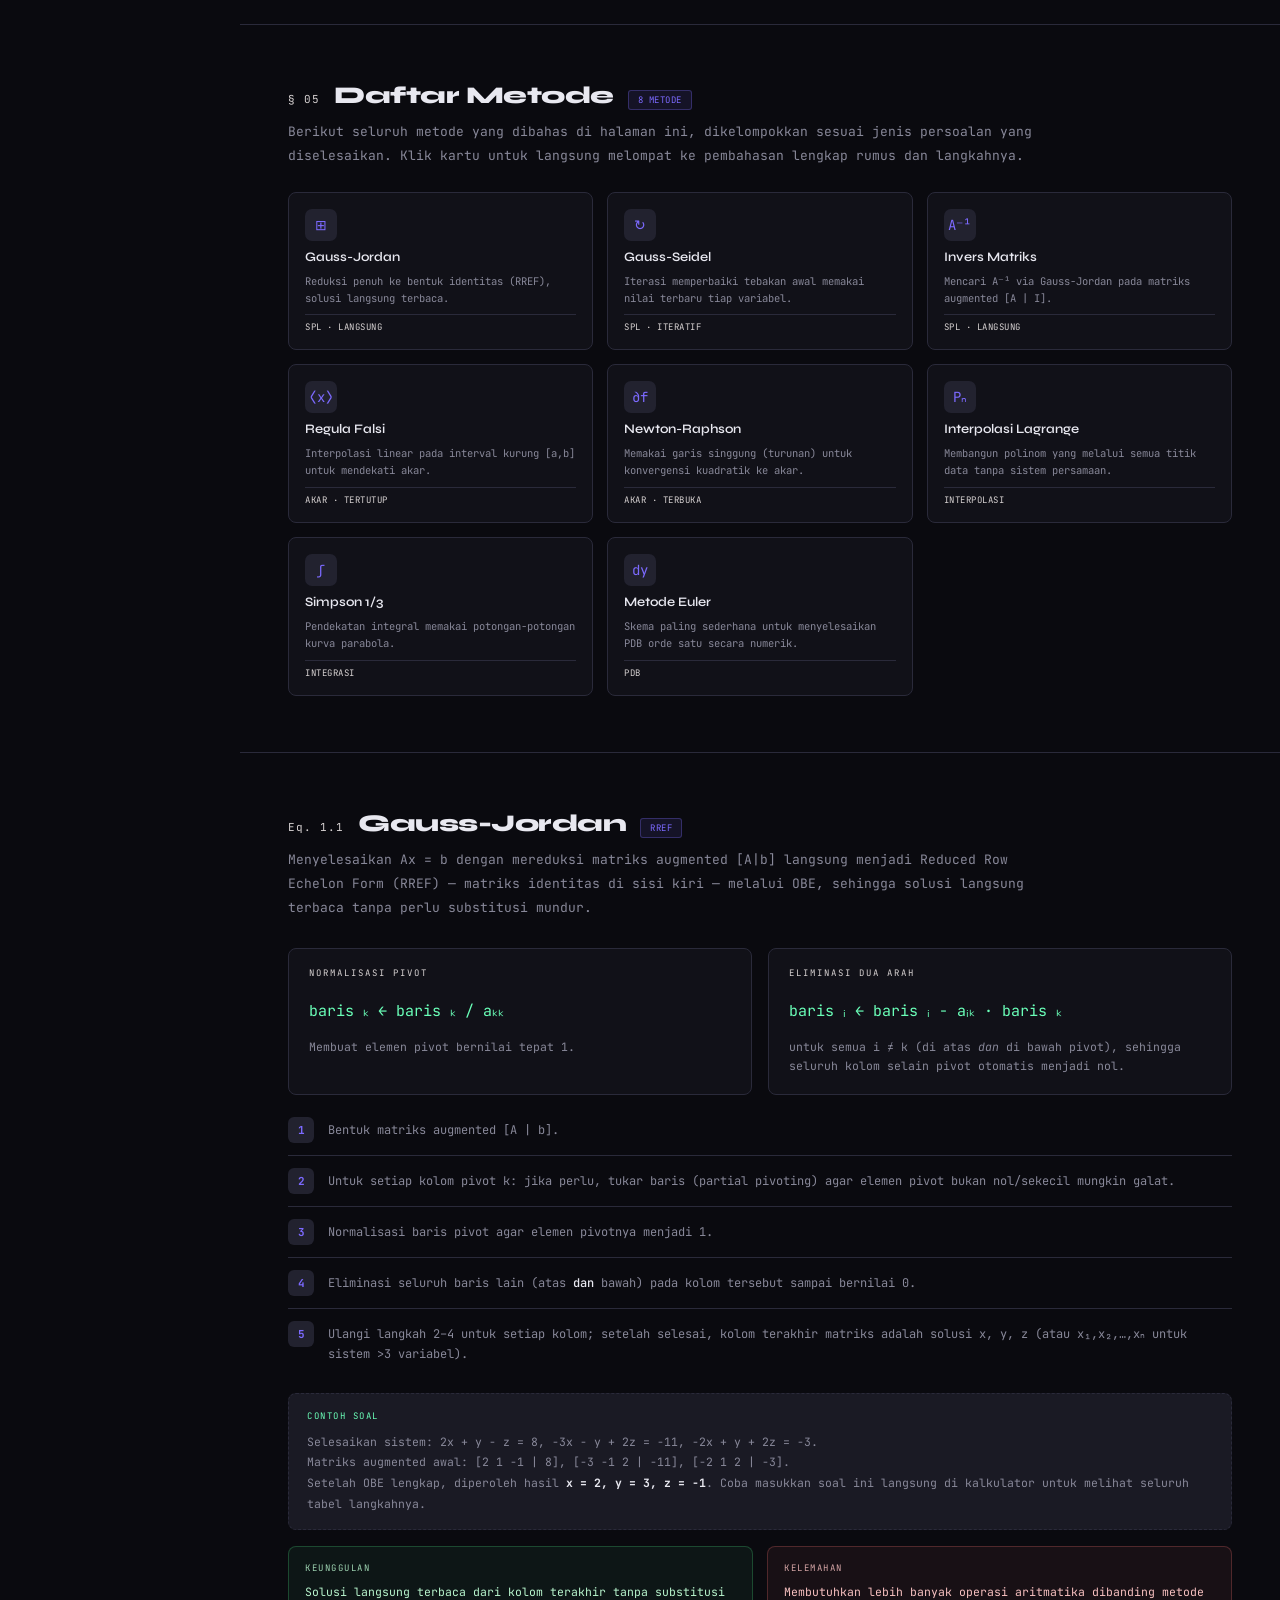
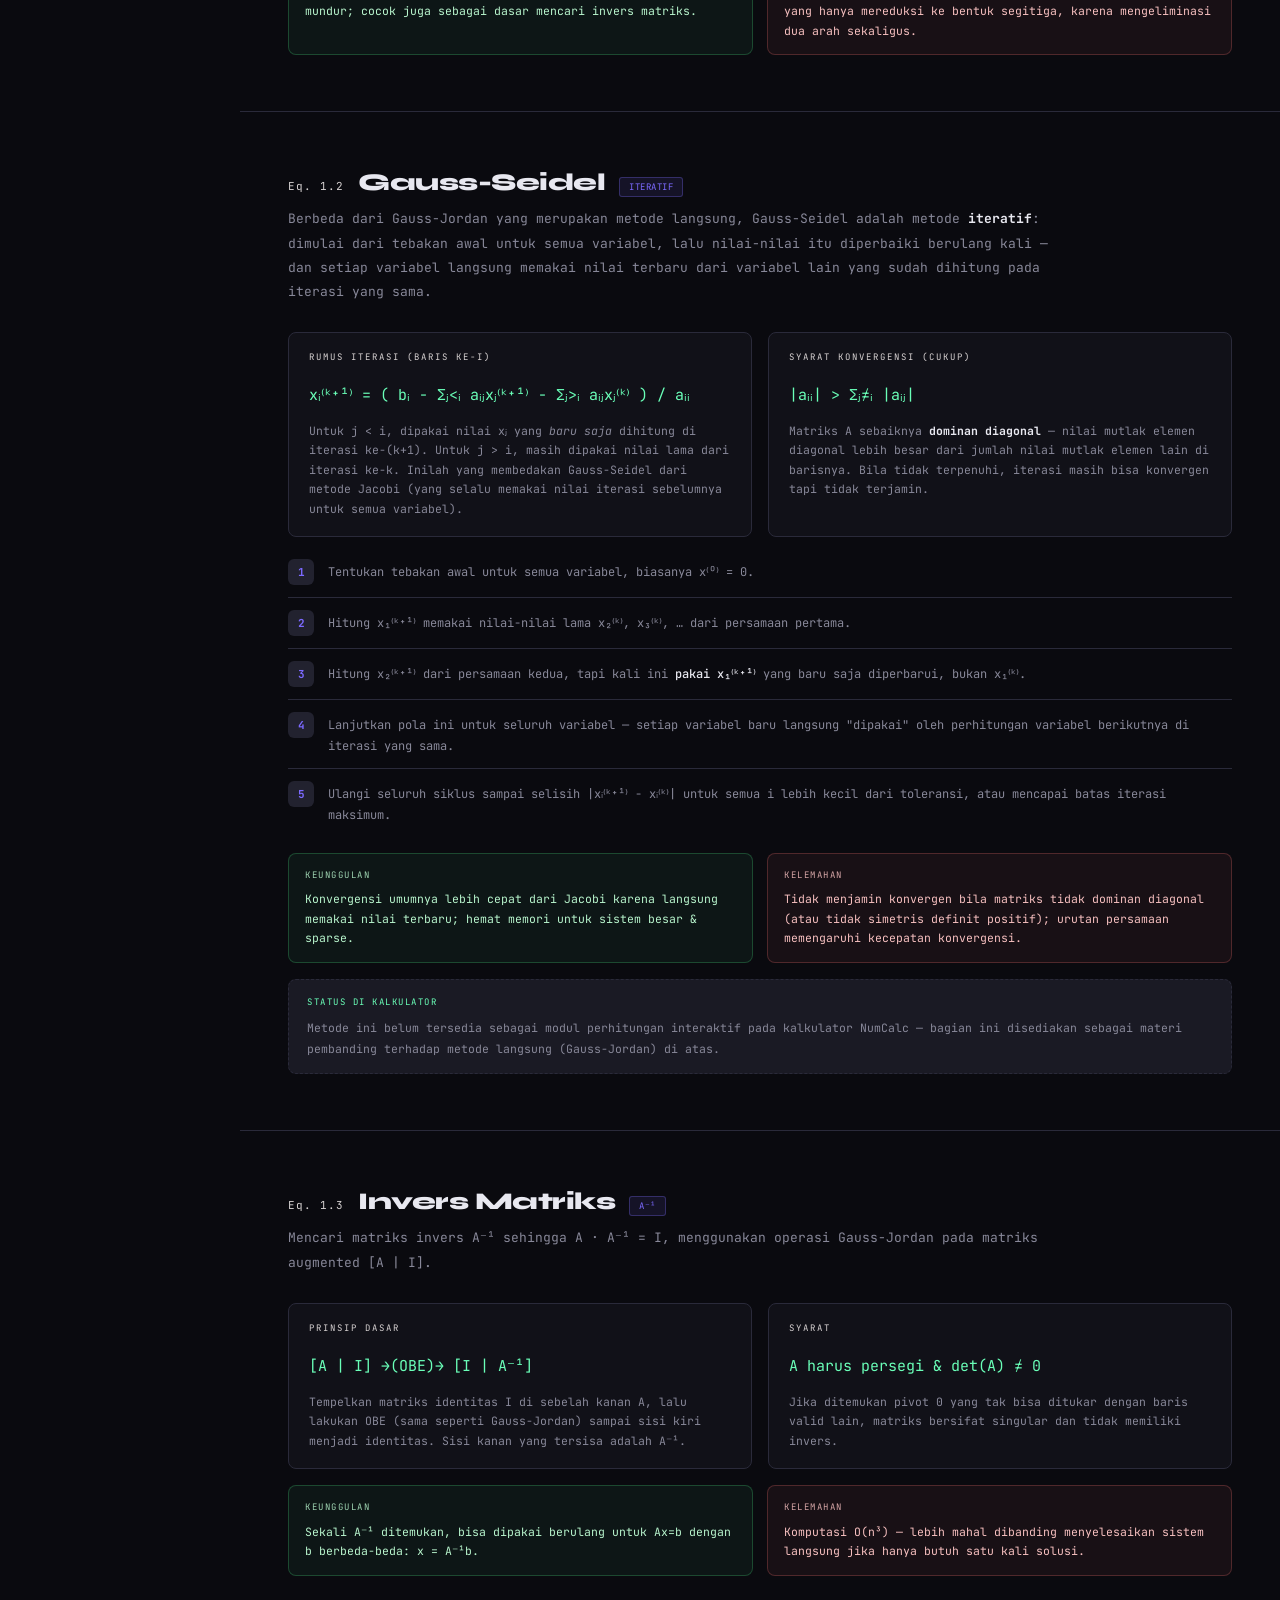
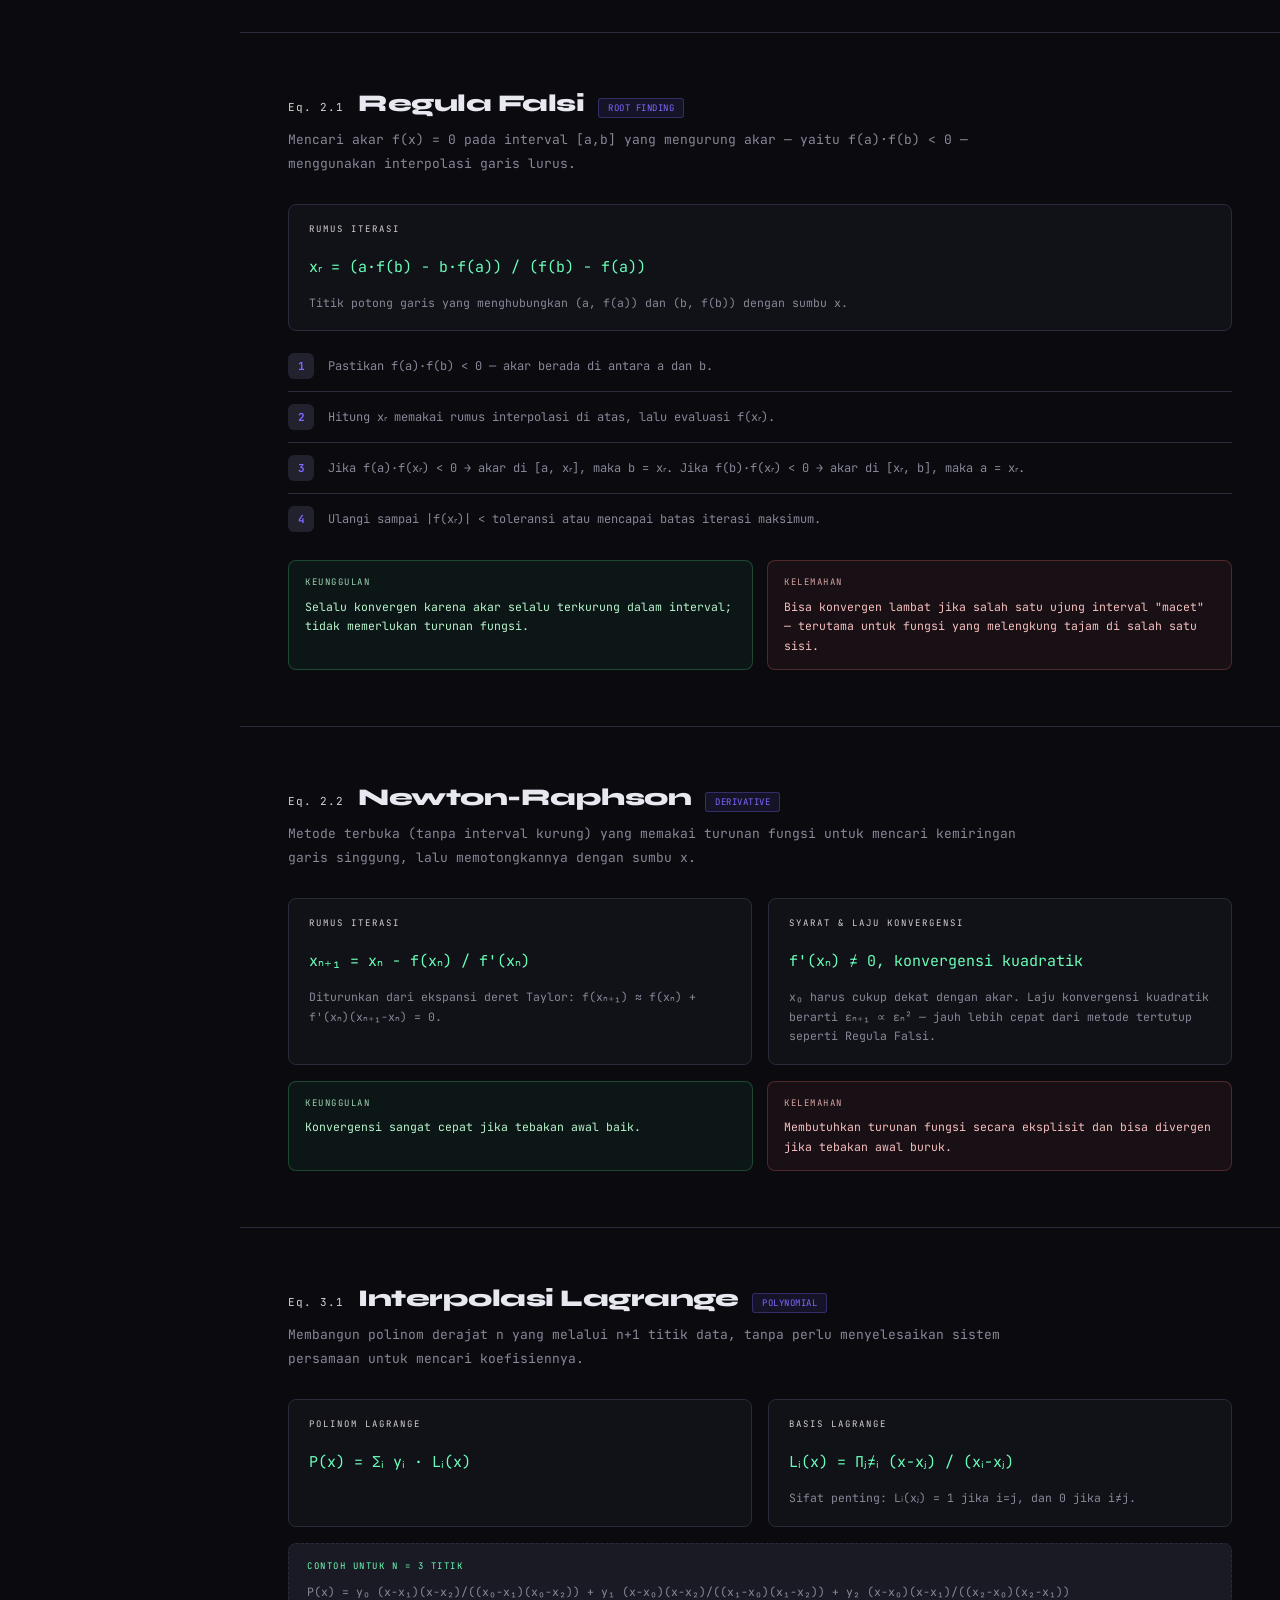
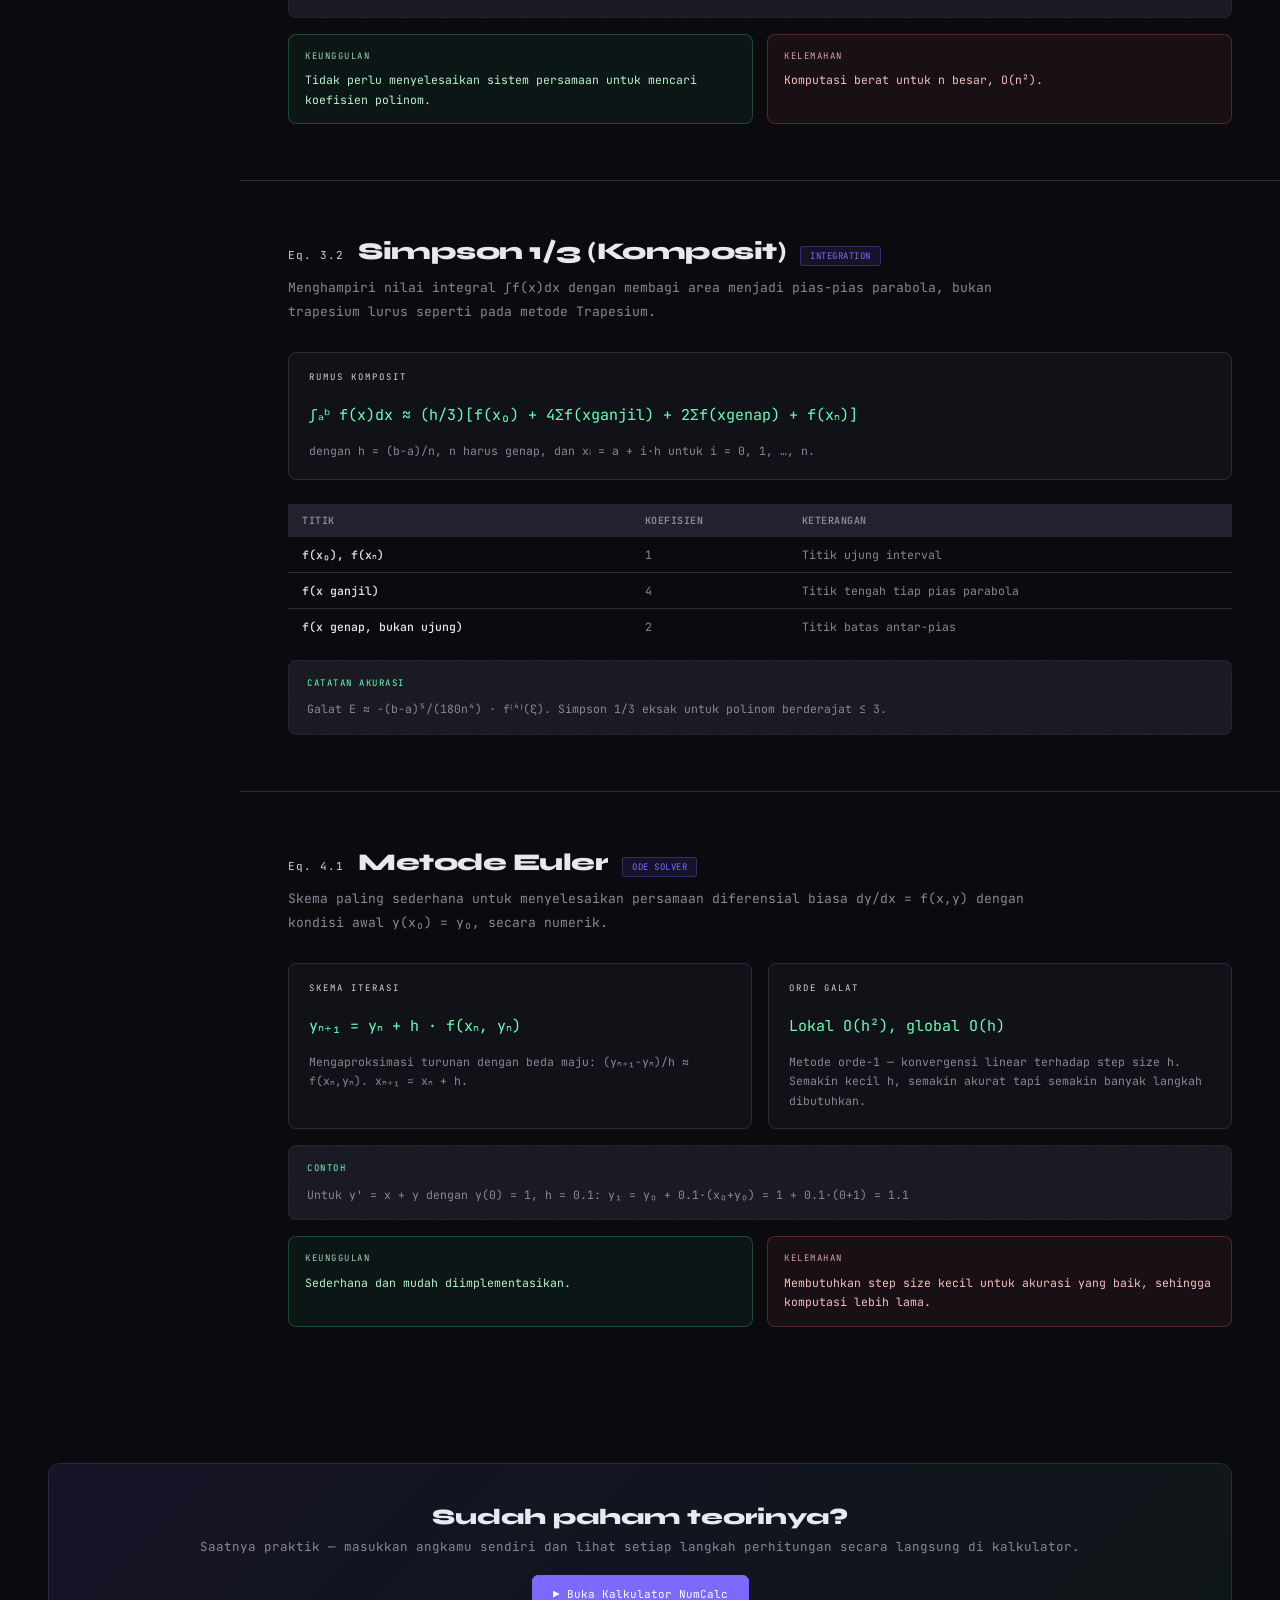
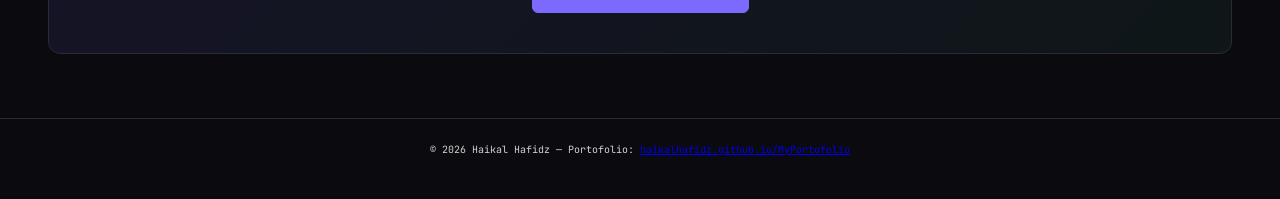
==== commit dbff8f0d: "Update index.html" ====
--- a/index.html
+++ b/index.html
@@ -1,670 +1,895 @@
 <!DOCTYPE html>
 <html lang="id">
+
 <head>
-<meta charset="UTF-8">
-<meta name="viewport" content="width=device-width, initial-scale=1.0, maximum-scale=1.0, user-scalable=yes, viewport-fit=cover">
-<meta name="theme-color" content="#0a0a0f">
-<title>NumCalc — Materi Metode Numerik</title>
-<meta name="description" content="Materi lengkap metode numerik: pengertian, percabangan metode, SPL, galat, OBE, hingga rumus dan langkah perhitungan setiap metode.">
-<link href="https://fonts.googleapis.com/css2?family=JetBrains+Mono:wght@300;400;500;700&family=Syne:wght@400;600;800&display=swap" rel="stylesheet">
-<link rel="stylesheet" href="style.css">
-<link rel="stylesheet" href="materi.css">
+  <meta charset="UTF-8">
+  <meta name="viewport"
+    content="width=device-width, initial-scale=1.0, maximum-scale=1.0, user-scalable=yes, viewport-fit=cover">
+  <meta name="theme-color" content="#0a0a0f">
+  <title>NumCalc — Materi Metode Numerik</title>
+  <meta name="description"
+    content="Materi lengkap metode numerik: pengertian, percabangan metode, SPL, galat, OBE, hingga rumus dan langkah perhitungan setiap metode.">
+  <link
+    href="https://fonts.googleapis.com/css2?family=JetBrains+Mono:wght@300;400;500;700&family=Syne:wght@400;600;800&display=swap"
+    rel="stylesheet">
+  <link rel="stylesheet" href="style.css?v=20260705">
+  <link rel="stylesheet" href="materi.css?v=20260705">
 </head>
+
 <body class="materi-page">
 
-<!-- NAVBAR -->
-<nav class="materi-nav">
-  <button class="toc-toggle-btn" id="tocToggle" aria-label="Daftar isi">☰</button>
-  <div class="logo">Num<span>Calc</span></div>
-  <div class="materi-nav-links">
-    <a href="#pengertian">Pengertian</a>
-    <a href="#spl">SPL</a>
-    <a href="#galat">Galat</a>
-    <a href="#obe">OBE</a>
-    <a href="#metode">Metode</a>
+  <!-- NAVBAR -->
+  <nav class="materi-nav">
+    <button class="toc-toggle-btn" id="tocToggle" aria-label="Daftar isi">☰</button>
+    <div class="logo">Num<span>Calc</span></div>
+    <div class="materi-nav-links">
+      <a href="#pengertian">Pengertian</a>
+      <a href="#spl">SPL</a>
+      <a href="#galat">Galat</a>
+      <a href="#obe">OBE</a>
+      <a href="#metode">Metode</a>
+    </div>
+    <div class="materi-nav-cta">
+      <a class="btn-kalkulator" href="kalkulator.html">▶ Buka Kalkulator <span class="arrow">→</span></a>
+    </div>
+  </nav>
+
+  <div class="toc-overlay" id="tocOverlay"></div>
+
+  <div class="materi-shell">
+    <!-- TOC SIDEBAR -->
+    <aside class="toc" id="tocSidebar">
+      <div class="toc-section">Dasar Teori</div>
+      <a href="#pengertian"><span class="toc-num">00</span>Apa itu Metode Numerik</a>
+      <a href="#percabangan"><span class="toc-num">01</span>Percabangan Metode</a>
+      <a href="#spl"><span class="toc-num">02</span>Sistem Persamaan Linear</a>
+      <a href="#galat"><span class="toc-num">03</span>Galat (Error)</a>
+      <a href="#obe"><span class="toc-num">04</span>Operasi Baris Elementer</a>
+
+      <div class="toc-section" style="margin-top:10px">Sistem Persamaan Linear</div>
+      <a href="#gauss-jordan"><span class="toc-num">1.1</span>Gauss-Jordan</a>
+      <a href="#gauss-seidel"><span class="toc-num">1.2</span>Gauss-Seidel</a>
+      <a href="#invers"><span class="toc-num">1.3</span>Invers Matriks</a>
+
+      <div class="toc-section" style="margin-top:10px">Akar Persamaan</div>
+      <a href="#regula-falsi"><span class="toc-num">2.1</span>Regula Falsi</a>
+      <a href="#newton-raphson"><span class="toc-num">2.2</span>Newton-Raphson</a>
+
+      <div class="toc-section" style="margin-top:10px">Interpolasi & Integrasi</div>
+      <a href="#lagrange"><span class="toc-num">3.1</span>Interpolasi Lagrange</a>
+      <a href="#simpson"><span class="toc-num">3.2</span>Simpson 1/3</a>
+
+      <div class="toc-section" style="margin-top:10px">Persamaan Diferensial</div>
+      <a href="#euler"><span class="toc-num">4.1</span>Metode Euler</a>
+    </aside>
+
+    <!-- MAIN CONTENT -->
+    <main class="materi-content">
+
+      <!-- HERO -->
+      <section class="hero" id="pengertian">
+        <div class="hero-eyebrow">● CATATAN KULIAH — METODE NUMERIK</div>
+        <h1>Menyelesaikan persamaan yang <span class="hl">tidak bisa</span> diselesaikan secara eksak.</h1>
+        <p class="hero-sub">
+          Metode numerik adalah teknik untuk mengubah masalah matematis — yang sering kali mustahil atau terlalu rumit
+          diselesaikan secara analitik — menjadi serangkaian operasi aritmatika sederhana yang diulang (iteratif)
+          sehingga menghasilkan solusi pendekatan (aproksimasi) dengan tingkat akurasi yang bisa dikontrol.
+        </p>
+        <p class="hero-sub">
+          Alih-alih mencari satu jawaban pasti dalam satu langkah, metode numerik bekerja dengan <b
+            style="color:var(--text)">mendekati</b> jawaban itu sedikit demi sedikit — baik melalui iterasi berulang,
+          pembagian interval, maupun pendekatan fungsi — sampai galatnya cukup kecil untuk diterima.
+        </p>
+        <div class="hero-actions">
+          <a href="#percabangan" class="hero-btn-primary">Lihat Percabangan Metode ↓</a>
+          <a href="kalkulator.html" class="hero-btn-secondary">Langsung ke Kalkulator</a>
+        </div>
+
+        <!-- BRANCH DIAGRAM -->
+        <div class="branch-diagram" id="percabangan">
+          <svg viewBox="0 0 1180 420" xmlns="http://www.w3.org/2000/svg">
+            <!-- root -->
+            <rect x="500" y="10" width="180" height="44" rx="8" fill="#1a1a24" stroke="#7c6aff" stroke-width="1.5" />
+            <text x="590" y="37" text-anchor="middle" fill="#e8e8f0" font-family="Syne, sans-serif" font-weight="800"
+              font-size="13">METODE NUMERIK</text>
+
+            <!-- connectors from root -->
+            <path d="M590,54 L590,75 L100,75 L100,95" stroke="#2a2a3a" stroke-width="1.5" fill="none" />
+            <path d="M590,54 L590,75 L355,75 L355,95" stroke="#2a2a3a" stroke-width="1.5" fill="none" />
+            <path d="M590,54 L590,95" stroke="#2a2a3a" stroke-width="1.5" fill="none" />
+            <path d="M590,54 L590,75 L825,75 L825,95" stroke="#2a2a3a" stroke-width="1.5" fill="none" />
+            <path d="M590,54 L590,75 L1060,75 L1060,95" stroke="#2a2a3a" stroke-width="1.5" fill="none" />
+
+            <!-- 5 branch headers -->
+            <g font-family="Syne, sans-serif" font-weight="700" font-size="11.5" text-anchor="middle">
+              <rect x="20" y="98" width="160" height="38" rx="7" fill="rgba(124,106,255,0.1)" stroke="#7c6aff" />
+              <text x="100" y="121" fill="#9d8fff">Sistem Pers. Linear</text>
+
+              <rect x="275" y="98" width="160" height="38" rx="7" fill="rgba(255,106,155,0.1)" stroke="#ff6a9b" />
+              <text x="355" y="121" fill="#ff8fb3">Akar Persamaan</text>
+
+              <rect x="510" y="98" width="160" height="38" rx="7" fill="rgba(106,255,184,0.1)" stroke="#6affb8" />
+              <text x="590" y="121" fill="#6affb8">Interpolasi</text>
+
+              <rect x="745" y="98" width="160" height="38" rx="7" fill="rgba(251,191,36,0.1)" stroke="#fbbf24" />
+              <text x="825" y="121" fill="#fbbf24">Integrasi Numerik</text>
+
+              <rect x="980" y="98" width="160" height="38" rx="7" fill="rgba(248,113,113,0.1)" stroke="#f87171" />
+              <text x="1060" y="121" fill="#f87171">Pers. Diferensial</text>
+            </g>
+
+            <!-- leaves: SPL -->
+            <g font-family="JetBrains Mono, monospace" font-size="10.5" fill="#888899">
+              <path d="M100,136 L100,150 L40,150 L40,164" stroke="#2a2a3a" fill="none" />
+              <path d="M100,136 L100,150 L100,164" stroke="#2a2a3a" fill="none" />
+              <path d="M100,136 L100,150 L160,150 L160,164" stroke="#2a2a3a" fill="none" />
+              <a href="#gauss-jordan" class="branch-node">
+                <rect x="0" y="164" width="80" height="30" rx="6" fill="#111118" stroke="#2a2a3a" />
+                <text x="40" y="183" text-anchor="middle">Gauss-Jordan</text>
+              </a>
+              <a href="#gauss-seidel" class="branch-node">
+                <rect x="90" y="164" width="80" height="30" rx="6" fill="#111118" stroke="#2a2a3a" />
+                <text x="130" y="183" text-anchor="middle">Gauss-Seidel</text>
+              </a>
+              <a href="#invers" class="branch-node">
+                <rect x="180" y="164" width="90" height="30" rx="6" fill="#111118" stroke="#2a2a3a" />
+                <text x="225" y="183" text-anchor="middle">Invers Matriks</text>
+              </a>
+            </g>
+
+            <!-- leaves: Akar -->
+            <g font-family="JetBrains Mono, monospace" font-size="10.5" fill="#888899">
+              <path d="M355,136 L355,150 L320,150 L320,164" stroke="#2a2a3a" fill="none" />
+              <path d="M355,136 L355,150 L405,150 L405,164" stroke="#2a2a3a" fill="none" />
+              <a href="#regula-falsi" class="branch-node">
+                <rect x="270" y="164" width="100" height="30" rx="6" fill="#111118" stroke="#2a2a3a" />
+                <text x="320" y="183" text-anchor="middle">Regula Falsi</text>
+              </a>
+              <a href="#newton-raphson" class="branch-node">
+                <rect x="355" y="164" width="110" height="30" rx="6" fill="#111118" stroke="#2a2a3a" />
+                <text x="410" y="183" text-anchor="middle">Newton-Raphson</text>
+              </a>
+            </g>
+
+            <!-- leaves: Interpolasi -->
+            <g font-family="JetBrains Mono, monospace" font-size="10.5" fill="#888899">
+              <path d="M590,136 L590,164" stroke="#2a2a3a" fill="none" />
+              <a href="#lagrange" class="branch-node">
+                <rect x="530" y="164" width="120" height="30" rx="6" fill="#111118" stroke="#2a2a3a" />
+                <text x="590" y="183" text-anchor="middle">Lagrange</text>
+              </a>
+            </g>
+
+            <!-- leaves: Integrasi -->
+            <g font-family="JetBrains Mono, monospace" font-size="10.5" fill="#888899">
+              <path d="M825,136 L825,164" stroke="#2a2a3a" fill="none" />
+              <a href="#simpson" class="branch-node">
+                <rect x="765" y="164" width="120" height="30" rx="6" fill="#111118" stroke="#2a2a3a" />
+                <text x="825" y="183" text-anchor="middle">Simpson 1/3</text>
+              </a>
+            </g>
+
+            <!-- leaves: PDB -->
+            <g font-family="JetBrains Mono, monospace" font-size="10.5" fill="#888899">
+              <path d="M1060,136 L1060,164" stroke="#2a2a3a" fill="none" />
+              <a href="#euler" class="branch-node">
+                <rect x="1000" y="164" width="120" height="30" rx="6" fill="#111118" stroke="#2a2a3a" />
+                <text x="1060" y="183" text-anchor="middle">Metode Euler</text>
+              </a>
+            </g>
+
+            <!-- caption row -->
+            <g font-family="JetBrains Mono, monospace" font-size="10" fill="#444455">
+              <text x="100" y="252" text-anchor="middle">Ax = b</text>
+              <text x="355" y="252" text-anchor="middle">f(x) = 0</text>
+              <text x="590" y="252" text-anchor="middle">P(x) ≈ f(x)</text>
+              <text x="825" y="252" text-anchor="middle">∫f(x)dx</text>
+              <text x="1060" y="252" text-anchor="middle">dy/dx = f(x,y)</text>
+            </g>
+
+            <line x1="0" y1="280" x2="1180" y2="280" stroke="#1a1a24" stroke-width="1" />
+            <text x="0" y="305" fill="#444455" font-family="JetBrains Mono, monospace" font-size="10"
+              letter-spacing="1.5">CATATAN</text>
+            <text x="0" y="325" fill="#888899" font-family="JetBrains Mono, monospace" font-size="10.5">Gauss-Seidel
+              adalah metode iteratif — berbeda dari Gauss-Jordan yang merupakan metode langsung (direct method).</text>
+            <text x="0" y="345" fill="#888899" font-family="JetBrains Mono, monospace" font-size="10.5">Regula Falsi
+              &amp; Newton-Raphson menyelesaikan persoalan yang berbeda dari SPL: mencari x dengan f(x)=0, bukan
+              Ax=b.</text>
+            <text x="0" y="365" fill="#888899" font-family="JetBrains Mono, monospace" font-size="10.5">Semua cabang
+              bertumpu pada gagasan yang sama: ubah masalah eksak menjadi proses berulang yang konvergen ke
+              solusi.</text>
+          </svg>
+        </div>
+      </section>
+
+      <!-- SPL -->
+      <section class="section" id="spl">
+        <div class="section-head">
+          <span class="section-eq">§ 02</span>
+          <h2>Sistem Persamaan Linear (SPL)</h2>
+          <span class="tag">FONDASI</span>
+        </div>
+        <p class="section-intro">
+          Sistem Persamaan Linear adalah kumpulan dua atau lebih persamaan linear yang melibatkan variabel-variabel yang
+          sama. Dalam bentuk matriks, SPL ditulis ringkas sebagai <b style="color:var(--text)">Ax = b</b>, dan semua
+          metode pada cabang "Sistem Persamaan Linear" (Gauss, Gauss-Jordan, Gauss-Seidel, Invers) pada dasarnya mencoba
+          mencari vektor x yang sama — hanya beda strategi.
+        </p>
+
+        <div class="theory-grid">
+          <div class="formula-card">
+            <div class="formula-card-label">BENTUK UMUM</div>
+            <div class="formula-main">
+              a₁₁x₁ + a₁₂x₂ + ⋯ + a₁ₙxₙ = b₁<br>
+              a₂₁x₁ + a₂₂x₂ + ⋯ + a₂ₙxₙ = b₂<br>
+              ⋮<br>
+              aₙ₁x₁ + aₙ₂x₂ + ⋯ + aₙₙxₙ = bₙ
+            </div>
+            <div class="formula-note">n persamaan dengan n variabel yang tidak diketahui (x₁ … xₙ). Koefisien aᵢⱼ
+              membentuk matriks A berukuran n×n.</div>
+          </div>
+          <div class="formula-card">
+            <div class="formula-card-label">BENTUK MATRIKS</div>
+            <div class="formula-main">A · x = b</div>
+            <div class="formula-note">
+              A = matriks koefisien (n×n)<br>
+              x = vektor variabel yang dicari (n×1)<br>
+              b = vektor konstanta ruas kanan (n×1)<br>
+              Matriks gabungan [A | b] disebut <b style="color:var(--text)">matriks augmented</b> — bentuk inilah yang
+              dipakai langsung sebagai input pada kalkulator Gauss-Jordan.
+            </div>
+          </div>
+        </div>
+
+        <div class="theory-grid single" style="margin-top:16px">
+          <div class="formula-card">
+            <div class="formula-card-label">DUA PENDEKATAN MENYELESAIKAN SPL</div>
+            <div class="pc-grid" style="margin-top:0">
+              <div class="pc-box good">
+                <div class="pc-label">Metode Langsung (Direct)</div>
+                Menghasilkan solusi eksak (hingga pembulatan) dalam jumlah langkah yang pasti &amp; terbatas. Contoh:
+                <b>Gauss-Jordan</b>, <b>Invers Matriks</b>. Cocok untuk sistem berukuran kecil–menengah.
+              </div>
+              <div class="pc-box bad">
+                <div class="pc-label">Metode Iteratif</div>
+                Dimulai dari tebakan awal, lalu diperbaiki berulang kali hingga konvergen ke solusi. Contoh:
+                <b>Gauss-Seidel</b>. Lebih efisien untuk sistem besar &amp; matriks jarang (sparse), tapi tidak selalu
+                konvergen.
+              </div>
+            </div>
+          </div>
+        </div>
+      </section>
+
+      <!-- GALAT -->
+      <section class="section" id="galat">
+        <div class="section-head">
+          <span class="section-eq">§ 03</span>
+          <h2>Galat (Error)</h2>
+          <span class="tag">AKURASI</span>
+        </div>
+        <p class="section-intro">
+          Karena metode numerik bekerja dengan pendekatan/aproksimasi, hasilnya hampir selalu mengandung selisih dari
+          nilai sebenarnya. Selisih inilah yang disebut <b style="color:var(--text)">galat</b>. Memahami jenis dan
+          ukuran galat penting untuk menentukan kapan iterasi boleh dihentikan (kriteria konvergensi) dan seberapa bisa
+          dipercaya suatu hasil.
+        </p>
+
+        <div class="table-scroll">
+          <table class="galat-table">
+            <thead>
+              <tr>
+                <th>Jenis Galat</th>
+                <th>Definisi</th>
+                <th>Contoh Penyebab</th>
+              </tr>
+            </thead>
+            <tbody>
+              <tr>
+                <td>Galat Pemotongan (Truncation Error)</td>
+                <td>Selisih akibat menggunakan rumus aproksimasi (deret terpotong) menggantikan proses eksak/tak
+                  terhingga</td>
+                <td>Memotong deret Taylor pada beberapa suku saja, langkah h yang tidak nol pada metode Euler</td>
+              </tr>
+              <tr>
+                <td>Galat Pembulatan (Round-off Error)</td>
+                <td>Selisih akibat keterbatasan representasi angka pada komputer (presisi digit terbatas)</td>
+                <td>Komputer hanya menyimpan sejumlah digit desimal saat menyimpan bilangan real</td>
+              </tr>
+              <tr>
+                <td>Galat Mutlak</td>
+                <td>|nilai sebenarnya − nilai aproksimasi|</td>
+                <td>Mengukur seberapa jauh hasil hitung dari nilai eksak</td>
+              </tr>
+              <tr>
+                <td>Galat Relatif</td>
+                <td>Galat mutlak dibagi nilai sebenarnya (sering dinyatakan dalam %)</td>
+                <td>Lebih bermakna dibanding galat mutlak saja, karena memperhitungkan skala nilai</td>
+              </tr>
+            </tbody>
+          </table>
+        </div>
+
+        <div class="theory-grid" style="margin-top:20px">
+          <div class="formula-card">
+            <div class="formula-card-label">GALAT MUTLAK</div>
+            <div class="formula-main">Eₐ = | x_sebenarnya − x_aproksimasi |</div>
+          </div>
+          <div class="formula-card">
+            <div class="formula-card-label">GALAT RELATIF (%)</div>
+            <div class="formula-main">Eᵣ = (Eₐ / |x_sebenarnya|) × 100%</div>
+          </div>
+        </div>
+
+        <div class="example-box">
+          <div class="ex-label">Mengapa ini penting di kalkulator</div>
+          Pada metode iteratif seperti Newton-Raphson, Regula Falsi, dan Gauss-Seidel, iterasi dihentikan ketika galat
+          (biasanya selisih antar-iterasi |xₙ₊₁ − xₙ| atau |f(xᵣ)|) sudah lebih kecil dari nilai <b>toleransi</b> yang
+          kamu masukkan — itulah kenapa setiap form metode tersebut punya kolom "Toleransi" dan "Maks. Iterasi".
+        </div>
+      </section>
+
+      <!-- OBE -->
+      <section class="section" id="obe">
+        <div class="section-head">
+          <span class="section-eq">§ 04</span>
+          <h2>Operasi Baris Elementer (OBE)</h2>
+          <span class="tag">ALAT UTAMA SPL</span>
+        </div>
+        <p class="section-intro">
+          OBE adalah tiga jenis operasi sederhana yang boleh dilakukan pada baris-baris matriks tanpa mengubah himpunan
+          solusi dari sistem persamaan. Gauss-Jordan dan pencarian Invers Matriks semuanya dibangun murni dari OBE yang
+          diulang secara sistematis.
+        </p>
+
+        <div class="step-list" style="margin-top:20px">
+          <div class="step-row">
+            <div class="step-tag">1</div>
+            <div class="step-body"><b>Pertukaran baris</b> — Rᵢ ↔ Rⱼ. Menukar posisi dua baris matriks. Dipakai saat
+              elemen pivot bernilai 0 atau sangat kecil (partial pivoting) agar proses tetap stabil secara numerik.
+            </div>
+          </div>
+          <div class="step-row">
+            <div class="step-tag">2</div>
+            <div class="step-body"><b>Perkalian baris dengan skalar tak-nol</b> — Rᵢ → k·Rᵢ (k ≠ 0). Mengalikan seluruh
+              elemen satu baris dengan konstanta. Dipakai untuk menormalisasi baris pivot menjadi 1 pada Gauss-Jordan.
+            </div>
+          </div>
+          <div class="step-row">
+            <div class="step-tag">3</div>
+            <div class="step-body"><b>Penjumlahan kelipatan baris</b> — Rᵢ → Rᵢ + k·Rⱼ. Menambahkan kelipatan satu baris
+              ke baris lain. Inilah operasi inti yang dipakai untuk "menghapus" (membuat nol) elemen di bawah atau di
+              atas pivot.</div>
+          </div>
+        </div>
+
+        <div class="example-box">
+          <div class="ex-label">Keterkaitan dengan kalkulator</div>
+          Baris log seperti <code style="color:var(--accent3)">R2 → R2 − (faktor) × R1</code> yang muncul di hasil
+          perhitungan Gauss-Jordan adalah penerapan langsung OBE jenis ke-3 di atas — dilakukan berulang untuk setiap
+          kolom pivot sampai matriks berbentuk identitas penuh (RREF).
+        </div>
+      </section>
+
+      <!-- METHOD OVERVIEW -->
+      <section class="section" id="metode">
+        <div class="section-head">
+          <span class="section-eq">§ 05</span>
+          <h2>Daftar Metode</h2>
+          <span class="tag">8 METODE</span>
+        </div>
+        <p class="section-intro">
+          Berikut seluruh metode yang dibahas di halaman ini, dikelompokkan sesuai jenis persoalan yang diselesaikan.
+          Klik kartu untuk langsung melompat ke pembahasan lengkap rumus dan langkahnya.
+        </p>
+        <div class="method-overview">
+          <a href="#gauss-jordan" class="method-card">
+            <div class="mc-icon">⊞</div>
+            <div class="mc-name">Gauss-Jordan</div>
+            <div class="mc-desc">Reduksi penuh ke bentuk identitas (RREF), solusi langsung terbaca.</div>
+            <div class="mc-meta">SPL · LANGSUNG</div>
+          </a>
+          <a href="#gauss-seidel" class="method-card">
+            <div class="mc-icon">↻</div>
+            <div class="mc-name">Gauss-Seidel</div>
+            <div class="mc-desc">Iterasi memperbaiki tebakan awal memakai nilai terbaru tiap variabel.</div>
+            <div class="mc-meta">SPL · ITERATIF</div>
+          </a>
+          <a href="#invers" class="method-card">
+            <div class="mc-icon">A⁻¹</div>
+            <div class="mc-name">Invers Matriks</div>
+            <div class="mc-desc">Mencari A⁻¹ via Gauss-Jordan pada matriks augmented [A | I].</div>
+            <div class="mc-meta">SPL · LANGSUNG</div>
+          </a>
+          <a href="#regula-falsi" class="method-card">
+            <div class="mc-icon">⟨x⟩</div>
+            <div class="mc-name">Regula Falsi</div>
+            <div class="mc-desc">Interpolasi linear pada interval kurung [a,b] untuk mendekati akar.</div>
+            <div class="mc-meta">AKAR · TERTUTUP</div>
+          </a>
+          <a href="#newton-raphson" class="method-card">
+            <div class="mc-icon">∂f</div>
+            <div class="mc-name">Newton-Raphson</div>
+            <div class="mc-desc">Memakai garis singgung (turunan) untuk konvergensi kuadratik ke akar.</div>
+            <div class="mc-meta">AKAR · TERBUKA</div>
+          </a>
+          <a href="#lagrange" class="method-card">
+            <div class="mc-icon">Pₙ</div>
+            <div class="mc-name">Interpolasi Lagrange</div>
+            <div class="mc-desc">Membangun polinom yang melalui semua titik data tanpa sistem persamaan.</div>
+            <div class="mc-meta">INTERPOLASI</div>
+          </a>
+          <a href="#simpson" class="method-card">
+            <div class="mc-icon">∫</div>
+            <div class="mc-name">Simpson 1/3</div>
+            <div class="mc-desc">Pendekatan integral memakai potongan-potongan kurva parabola.</div>
+            <div class="mc-meta">INTEGRASI</div>
+          </a>
+          <a href="#euler" class="method-card">
+            <div class="mc-icon">dy</div>
+            <div class="mc-name">Metode Euler</div>
+            <div class="mc-desc">Skema paling sederhana untuk menyelesaikan PDB orde satu secara numerik.</div>
+            <div class="mc-meta">PDB</div>
+          </a>
+        </div>
+      </section>
+
+      <!-- 1.1 GAUSS -->
+      <!-- 1.1 GAUSS-JORDAN -->
+      <section class="section" id="gauss-jordan">
+        <div class="section-head">
+          <span class="section-eq">Eq. 1.1</span>
+          <h2>Gauss-Jordan</h2>
+          <span class="tag">RREF</span>
+        </div>
+        <p class="section-intro">Menyelesaikan Ax = b dengan mereduksi matriks augmented [A|b] langsung menjadi Reduced
+          Row Echelon Form (RREF) — matriks identitas di sisi kiri — melalui OBE, sehingga solusi langsung terbaca tanpa
+          perlu substitusi mundur.</p>
+
+        <div class="theory-grid">
+          <div class="formula-card">
+            <div class="formula-card-label">NORMALISASI PIVOT</div>
+            <div class="formula-main">baris ₖ ← baris ₖ / aₖₖ</div>
+            <div class="formula-note">Membuat elemen pivot bernilai tepat 1.</div>
+          </div>
+          <div class="formula-card">
+            <div class="formula-card-label">ELIMINASI DUA ARAH</div>
+            <div class="formula-main">baris ᵢ ← baris ᵢ − aᵢₖ · baris ₖ</div>
+            <div class="formula-note">untuk semua i ≠ k (di atas <i>dan</i> di bawah pivot), sehingga seluruh kolom
+              selain pivot otomatis menjadi nol.</div>
+          </div>
+        </div>
+
+        <div class="step-list">
+          <div class="step-row">
+            <div class="step-tag">1</div>
+            <div class="step-body">Bentuk matriks augmented [A | b].</div>
+          </div>
+          <div class="step-row">
+            <div class="step-tag">2</div>
+            <div class="step-body">Untuk setiap kolom pivot k: jika perlu, tukar baris (partial pivoting) agar elemen
+              pivot bukan nol/sekecil mungkin galat.</div>
+          </div>
+          <div class="step-row">
+            <div class="step-tag">3</div>
+            <div class="step-body">Normalisasi baris pivot agar elemen pivotnya menjadi 1.</div>
+          </div>
+          <div class="step-row">
+            <div class="step-tag">4</div>
+            <div class="step-body">Eliminasi seluruh baris lain (atas <b>dan</b> bawah) pada kolom tersebut sampai
+              bernilai 0.</div>
+          </div>
+          <div class="step-row">
+            <div class="step-tag">5</div>
+            <div class="step-body">Ulangi langkah 2–4 untuk setiap kolom; setelah selesai, kolom terakhir matriks adalah
+              solusi x, y, z (atau x₁,x₂,…,xₙ untuk sistem &gt;3 variabel).</div>
+          </div>
+        </div>
+
+        <div class="example-box">
+          <div class="ex-label">Contoh soal</div>
+          Selesaikan sistem: 2x + y − z = 8, −3x − y + 2z = −11, −2x + y + 2z = −3.<br>
+          Matriks augmented awal: [2 1 −1 | 8], [−3 −1 2 | −11], [−2 1 2 | −3].<br>
+          Setelah OBE lengkap, diperoleh hasil <b style="color:var(--text)">x = 2, y = 3, z = −1</b>. Coba masukkan soal
+          ini langsung di kalkulator untuk melihat seluruh tabel langkahnya.
+        </div>
+
+        <div class="pc-grid">
+          <div class="pc-box good">
+            <div class="pc-label">Keunggulan</div>Solusi langsung terbaca dari kolom terakhir tanpa substitusi mundur;
+            cocok juga sebagai dasar mencari invers matriks.
+          </div>
+          <div class="pc-box bad">
+            <div class="pc-label">Kelemahan</div>Membutuhkan lebih banyak operasi aritmatika dibanding metode yang hanya
+            mereduksi ke bentuk segitiga, karena mengeliminasi dua arah sekaligus.
+          </div>
+        </div>
+      </section>
+
+      <!-- 1.2 GAUSS-SEIDEL -->
+      <section class="section" id="gauss-seidel">
+        <div class="section-head">
+          <span class="section-eq">Eq. 1.2</span>
+          <h2>Gauss-Seidel</h2>
+          <span class="tag">ITERATIF</span>
+        </div>
+        <p class="section-intro">
+          Berbeda dari Gauss-Jordan yang merupakan metode langsung, Gauss-Seidel adalah metode <b
+            style="color:var(--text)">iteratif</b>: dimulai dari tebakan awal untuk semua variabel, lalu nilai-nilai itu
+          diperbaiki berulang kali — dan setiap variabel langsung memakai nilai terbaru dari variabel lain yang sudah
+          dihitung pada iterasi yang sama.
+        </p>
+
+        <div class="theory-grid">
+          <div class="formula-card">
+            <div class="formula-card-label">RUMUS ITERASI (BARIS KE-i)</div>
+            <div class="formula-main">xᵢ⁽ᵏ⁺¹⁾ = ( bᵢ − Σⱼ&lt;ᵢ aᵢⱼxⱼ⁽ᵏ⁺¹⁾ − Σⱼ&gt;ᵢ aᵢⱼxⱼ⁽ᵏ⁾ ) / aᵢᵢ</div>
+            <div class="formula-note">Untuk j &lt; i, dipakai nilai xⱼ yang <i>baru saja</i> dihitung di iterasi
+              ke-(k+1). Untuk j &gt; i, masih dipakai nilai lama dari iterasi ke-k. Inilah yang membedakan Gauss-Seidel
+              dari metode Jacobi (yang selalu memakai nilai iterasi sebelumnya untuk semua variabel).</div>
+          </div>
+          <div class="formula-card">
+            <div class="formula-card-label">SYARAT KONVERGENSI (CUKUP)</div>
+            <div class="formula-main">|aᵢᵢ| &gt; Σⱼ≠ᵢ |aᵢⱼ|</div>
+            <div class="formula-note">Matriks A sebaiknya <b style="color:var(--text)">dominan diagonal</b> — nilai
+              mutlak elemen diagonal lebih besar dari jumlah nilai mutlak elemen lain di barisnya. Bila tidak terpenuhi,
+              iterasi masih bisa konvergen tapi tidak terjamin.</div>
+          </div>
+        </div>
+
+        <div class="step-list">
+          <div class="step-row">
+            <div class="step-tag">1</div>
+            <div class="step-body">Tentukan tebakan awal untuk semua variabel, biasanya x⁽⁰⁾ = 0.</div>
+          </div>
+          <div class="step-row">
+            <div class="step-tag">2</div>
+            <div class="step-body">Hitung x₁⁽ᵏ⁺¹⁾ memakai nilai-nilai lama x₂⁽ᵏ⁾, x₃⁽ᵏ⁾, … dari persamaan pertama.</div>
+          </div>
+          <div class="step-row">
+            <div class="step-tag">3</div>
+            <div class="step-body">Hitung x₂⁽ᵏ⁺¹⁾ dari persamaan kedua, tapi kali ini <b>pakai x₁⁽ᵏ⁺¹⁾</b> yang baru
+              saja diperbarui, bukan x₁⁽ᵏ⁾.</div>
+          </div>
+          <div class="step-row">
+            <div class="step-tag">4</div>
+            <div class="step-body">Lanjutkan pola ini untuk seluruh variabel — setiap variabel baru langsung "dipakai"
+              oleh perhitungan variabel berikutnya di iterasi yang sama.</div>
+          </div>
+          <div class="step-row">
+            <div class="step-tag">5</div>
+            <div class="step-body">Ulangi seluruh siklus sampai selisih |xᵢ⁽ᵏ⁺¹⁾ − xᵢ⁽ᵏ⁾| untuk semua i lebih kecil dari
+              toleransi, atau mencapai batas iterasi maksimum.</div>
+          </div>
+        </div>
+
+        <div class="pc-grid">
+          <div class="pc-box good">
+            <div class="pc-label">Keunggulan</div>Konvergensi umumnya lebih cepat dari Jacobi karena langsung memakai
+            nilai terbaru; hemat memori untuk sistem besar &amp; sparse.
+          </div>
+          <div class="pc-box bad">
+            <div class="pc-label">Kelemahan</div>Tidak menjamin konvergen bila matriks tidak dominan diagonal (atau
+            tidak simetris definit positif); urutan persamaan memengaruhi kecepatan konvergensi.
+          </div>
+        </div>
+
+        <div class="example-box">
+          <div class="ex-label">Status di kalkulator</div>
+          Metode ini belum tersedia sebagai modul perhitungan interaktif pada kalkulator NumCalc — bagian ini disediakan
+          sebagai materi pembanding terhadap metode langsung (Gauss-Jordan) di atas.
+        </div>
+      </section>
+
+      <!-- 1.4 INVERS -->
+      <section class="section" id="invers">
+        <div class="section-head">
+          <span class="section-eq">Eq. 1.3</span>
+          <h2>Invers Matriks</h2>
+          <span class="tag">A⁻¹</span>
+        </div>
+        <p class="section-intro">Mencari matriks invers A⁻¹ sehingga A · A⁻¹ = I, menggunakan operasi Gauss-Jordan pada
+          matriks augmented [A | I].</p>
+
+        <div class="theory-grid">
+          <div class="formula-card">
+            <div class="formula-card-label">PRINSIP DASAR</div>
+            <div class="formula-main">[A | I] →(OBE)→ [I | A⁻¹]</div>
+            <div class="formula-note">Tempelkan matriks identitas I di sebelah kanan A, lalu lakukan OBE (sama seperti
+              Gauss-Jordan) sampai sisi kiri menjadi identitas. Sisi kanan yang tersisa adalah A⁻¹.</div>
+          </div>
+          <div class="formula-card">
+            <div class="formula-card-label">SYARAT</div>
+            <div class="formula-main">A harus persegi &amp; det(A) ≠ 0</div>
+            <div class="formula-note">Jika ditemukan pivot 0 yang tak bisa ditukar dengan baris valid lain, matriks
+              bersifat singular dan tidak memiliki invers.</div>
+          </div>
+        </div>
+
+        <div class="pc-grid">
+          <div class="pc-box good">
+            <div class="pc-label">Keunggulan</div>Sekali A⁻¹ ditemukan, bisa dipakai berulang untuk Ax=b dengan b
+            berbeda-beda: x = A⁻¹b.
+          </div>
+          <div class="pc-box bad">
+            <div class="pc-label">Kelemahan</div>Komputasi O(n³) — lebih mahal dibanding menyelesaikan sistem langsung
+            jika hanya butuh satu kali solusi.
+          </div>
+        </div>
+      </section>
+
+      <!-- 2.1 REGULA FALSI -->
+      <section class="section" id="regula-falsi">
+        <div class="section-head">
+          <span class="section-eq">Eq. 2.1</span>
+          <h2>Regula Falsi</h2>
+          <span class="tag">ROOT FINDING</span>
+        </div>
+        <p class="section-intro">Mencari akar f(x) = 0 pada interval [a,b] yang mengurung akar — yaitu f(a)·f(b) &lt; 0
+          — menggunakan interpolasi garis lurus.</p>
+
+        <div class="theory-grid single">
+          <div class="formula-card">
+            <div class="formula-card-label">RUMUS ITERASI</div>
+            <div class="formula-main">xᵣ = (a·f(b) − b·f(a)) / (f(b) − f(a))</div>
+            <div class="formula-note">Titik potong garis yang menghubungkan (a, f(a)) dan (b, f(b)) dengan sumbu x.
+            </div>
+          </div>
+        </div>
+
+        <div class="step-list">
+          <div class="step-row">
+            <div class="step-tag">1</div>
+            <div class="step-body">Pastikan f(a)·f(b) &lt; 0 — akar berada di antara a dan b.</div>
+          </div>
+          <div class="step-row">
+            <div class="step-tag">2</div>
+            <div class="step-body">Hitung xᵣ memakai rumus interpolasi di atas, lalu evaluasi f(xᵣ).</div>
+          </div>
+          <div class="step-row">
+            <div class="step-tag">3</div>
+            <div class="step-body">Jika f(a)·f(xᵣ) &lt; 0 → akar di [a, xᵣ], maka b = xᵣ. Jika f(b)·f(xᵣ) &lt; 0 → akar
+              di [xᵣ, b], maka a = xᵣ.</div>
+          </div>
+          <div class="step-row">
+            <div class="step-tag">4</div>
+            <div class="step-body">Ulangi sampai |f(xᵣ)| &lt; toleransi atau mencapai batas iterasi maksimum.</div>
+          </div>
+        </div>
+
+        <div class="pc-grid">
+          <div class="pc-box good">
+            <div class="pc-label">Keunggulan</div>Selalu konvergen karena akar selalu terkurung dalam interval; tidak
+            memerlukan turunan fungsi.
+          </div>
+          <div class="pc-box bad">
+            <div class="pc-label">Kelemahan</div>Bisa konvergen lambat jika salah satu ujung interval "macet" — terutama
+            untuk fungsi yang melengkung tajam di salah satu sisi.
+          </div>
+        </div>
+      </section>
+
+      <!-- 2.2 NEWTON-RAPHSON -->
+      <section class="section" id="newton-raphson">
+        <div class="section-head">
+          <span class="section-eq">Eq. 2.2</span>
+          <h2>Newton-Raphson</h2>
+          <span class="tag">DERIVATIVE</span>
+        </div>
+        <p class="section-intro">Metode terbuka (tanpa interval kurung) yang memakai turunan fungsi untuk mencari
+          kemiringan garis singgung, lalu memotongkannya dengan sumbu x.</p>
+
+        <div class="theory-grid">
+          <div class="formula-card">
+            <div class="formula-card-label">RUMUS ITERASI</div>
+            <div class="formula-main">xₙ₊₁ = xₙ − f(xₙ) / f'(xₙ)</div>
+            <div class="formula-note">Diturunkan dari ekspansi deret Taylor: f(xₙ₊₁) ≈ f(xₙ) + f'(xₙ)(xₙ₊₁−xₙ) = 0.
+            </div>
+          </div>
+          <div class="formula-card">
+            <div class="formula-card-label">SYARAT &amp; LAJU KONVERGENSI</div>
+            <div class="formula-main">f'(xₙ) ≠ 0, konvergensi kuadratik</div>
+            <div class="formula-note">x₀ harus cukup dekat dengan akar. Laju konvergensi kuadratik berarti εₙ₊₁ ∝ εₙ² —
+              jauh lebih cepat dari metode tertutup seperti Regula Falsi.</div>
+          </div>
+        </div>
+
+        <div class="pc-grid">
+          <div class="pc-box good">
+            <div class="pc-label">Keunggulan</div>Konvergensi sangat cepat jika tebakan awal baik.
+          </div>
+          <div class="pc-box bad">
+            <div class="pc-label">Kelemahan</div>Membutuhkan turunan fungsi secara eksplisit dan bisa divergen jika
+            tebakan awal buruk.
+          </div>
+        </div>
+      </section>
+
+      <!-- 3.1 LAGRANGE -->
+      <section class="section" id="lagrange">
+        <div class="section-head">
+          <span class="section-eq">Eq. 3.1</span>
+          <h2>Interpolasi Lagrange</h2>
+          <span class="tag">POLYNOMIAL</span>
+        </div>
+        <p class="section-intro">Membangun polinom derajat n yang melalui n+1 titik data, tanpa perlu menyelesaikan
+          sistem persamaan untuk mencari koefisiennya.</p>
+
+        <div class="theory-grid">
+          <div class="formula-card">
+            <div class="formula-card-label">POLINOM LAGRANGE</div>
+            <div class="formula-main">P(x) = Σᵢ yᵢ · Lᵢ(x)</div>
+          </div>
+          <div class="formula-card">
+            <div class="formula-card-label">BASIS LAGRANGE</div>
+            <div class="formula-main">Lᵢ(x) = Πⱼ≠ᵢ (x−xⱼ) / (xᵢ−xⱼ)</div>
+            <div class="formula-note">Sifat penting: Lᵢ(xⱼ) = 1 jika i=j, dan 0 jika i≠j.</div>
+          </div>
+        </div>
+
+        <div class="example-box">
+          <div class="ex-label">Contoh untuk n = 3 titik</div>
+          P(x) = y₀ (x−x₁)(x−x₂)/((x₀−x₁)(x₀−x₂)) + y₁ (x−x₀)(x−x₂)/((x₁−x₀)(x₁−x₂)) + y₂ (x−x₀)(x−x₁)/((x₂−x₀)(x₂−x₁))
+        </div>
+
+        <div class="pc-grid">
+          <div class="pc-box good">
+            <div class="pc-label">Keunggulan</div>Tidak perlu menyelesaikan sistem persamaan untuk mencari koefisien
+            polinom.
+          </div>
+          <div class="pc-box bad">
+            <div class="pc-label">Kelemahan</div>Komputasi berat untuk n besar, O(n²).
+          </div>
+        </div>
+      </section>
+
+      <!-- 3.2 SIMPSON -->
+      <section class="section" id="simpson">
+        <div class="section-head">
+          <span class="section-eq">Eq. 3.2</span>
+          <h2>Simpson 1/3 (Komposit)</h2>
+          <span class="tag">INTEGRATION</span>
+        </div>
+        <p class="section-intro">Menghampiri nilai integral ∫f(x)dx dengan membagi area menjadi pias-pias parabola,
+          bukan trapesium lurus seperti pada metode Trapesium.</p>
+
+        <div class="theory-grid single">
+          <div class="formula-card">
+            <div class="formula-card-label">RUMUS KOMPOSIT</div>
+            <div class="formula-main">∫ₐᵇ f(x)dx ≈ (h/3)[f(x₀) + 4Σf(xganjil) + 2Σf(xgenap) + f(xₙ)]</div>
+            <div class="formula-note">dengan h = (b−a)/n, n harus genap, dan xᵢ = a + i·h untuk i = 0, 1, …, n.</div>
+          </div>
+        </div>
+
+        <div class="table-scroll">
+          <table class="galat-table">
+            <thead>
+              <tr>
+                <th>Titik</th>
+                <th>Koefisien</th>
+                <th>Keterangan</th>
+              </tr>
+            </thead>
+            <tbody>
+              <tr>
+                <td>f(x₀), f(xₙ)</td>
+                <td>1</td>
+                <td>Titik ujung interval</td>
+              </tr>
+              <tr>
+                <td>f(x ganjil)</td>
+                <td>4</td>
+                <td>Titik tengah tiap pias parabola</td>
+              </tr>
+              <tr>
+                <td>f(x genap, bukan ujung)</td>
+                <td>2</td>
+                <td>Titik batas antar-pias</td>
+              </tr>
+            </tbody>
+          </table>
+        </div>
+
+        <div class="example-box">
+          <div class="ex-label">Catatan akurasi</div>
+          Galat E ≈ −(b−a)⁵/(180n⁴) · f⁽⁴⁾(ξ). Simpson 1/3 eksak untuk polinom berderajat ≤ 3.
+        </div>
+      </section>
+
+      <!-- 4.1 EULER -->
+      <section class="section" id="euler">
+        <div class="section-head">
+          <span class="section-eq">Eq. 4.1</span>
+          <h2>Metode Euler</h2>
+          <span class="tag">ODE SOLVER</span>
+        </div>
+        <p class="section-intro">Skema paling sederhana untuk menyelesaikan persamaan diferensial biasa dy/dx = f(x,y)
+          dengan kondisi awal y(x₀) = y₀, secara numerik.</p>
+
+        <div class="theory-grid">
+          <div class="formula-card">
+            <div class="formula-card-label">SKEMA ITERASI</div>
+            <div class="formula-main">yₙ₊₁ = yₙ + h · f(xₙ, yₙ)</div>
+            <div class="formula-note">Mengaproksimasi turunan dengan beda maju: (yₙ₊₁−yₙ)/h ≈ f(xₙ,yₙ). xₙ₊₁ = xₙ + h.
+            </div>
+          </div>
+          <div class="formula-card">
+            <div class="formula-card-label">ORDE GALAT</div>
+            <div class="formula-main">Lokal O(h²), global O(h)</div>
+            <div class="formula-note">Metode orde-1 — konvergensi linear terhadap step size h. Semakin kecil h, semakin
+              akurat tapi semakin banyak langkah dibutuhkan.</div>
+          </div>
+        </div>
+
+        <div class="example-box">
+          <div class="ex-label">Contoh</div>
+          Untuk y' = x + y dengan y(0) = 1, h = 0.1: y₁ = y₀ + 0.1·(x₀+y₀) = 1 + 0.1·(0+1) = 1.1
+        </div>
+
+        <div class="pc-grid">
+          <div class="pc-box good">
+            <div class="pc-label">Keunggulan</div>Sederhana dan mudah diimplementasikan.
+          </div>
+          <div class="pc-box bad">
+            <div class="pc-label">Kelemahan</div>Membutuhkan step size kecil untuk akurasi yang baik, sehingga komputasi
+            lebih lama.
+          </div>
+        </div>
+      </section>
+
+    </main>
   </div>
-  <div class="materi-nav-cta">
-    <a class="btn-kalkulator" href="kalkulator.html">▶ Buka Kalkulator <span class="arrow">→</span></a>
+
+  <!-- CLOSING CTA -->
+  <div class="cta-end">
+    <h3>Sudah paham teorinya?</h3>
+    <p>Saatnya praktik — masukkan angkamu sendiri dan lihat setiap langkah perhitungan secara langsung di kalkulator.
+    </p>
+    <a href="kalkulator.html" class="hero-btn-primary">▶ Buka Kalkulator NumCalc</a>
   </div>
-</nav>
-
-<div class="toc-overlay" id="tocOverlay"></div>
-
-<div class="materi-shell">
-  <!-- TOC SIDEBAR -->
-  <aside class="toc" id="tocSidebar">
-    <div class="toc-section">Dasar Teori</div>
-    <a href="#pengertian"><span class="toc-num">00</span>Apa itu Metode Numerik</a>
-    <a href="#percabangan"><span class="toc-num">01</span>Percabangan Metode</a>
-    <a href="#spl"><span class="toc-num">02</span>Sistem Persamaan Linear</a>
-    <a href="#galat"><span class="toc-num">03</span>Galat (Error)</a>
-    <a href="#obe"><span class="toc-num">04</span>Operasi Baris Elementer</a>
-
-    <div class="toc-section" style="margin-top:10px">Sistem Persamaan Linear</div>
-    <a href="#gauss-jordan"><span class="toc-num">1.1</span>Gauss-Jordan</a>
-    <a href="#gauss-seidel"><span class="toc-num">1.2</span>Gauss-Seidel</a>
-    <a href="#invers"><span class="toc-num">1.3</span>Invers Matriks</a>
-
-    <div class="toc-section" style="margin-top:10px">Akar Persamaan</div>
-    <a href="#regula-falsi"><span class="toc-num">2.1</span>Regula Falsi</a>
-    <a href="#newton-raphson"><span class="toc-num">2.2</span>Newton-Raphson</a>
-
-    <div class="toc-section" style="margin-top:10px">Interpolasi & Integrasi</div>
-    <a href="#lagrange"><span class="toc-num">3.1</span>Interpolasi Lagrange</a>
-    <a href="#simpson"><span class="toc-num">3.2</span>Simpson 1/3</a>
-
-    <div class="toc-section" style="margin-top:10px">Persamaan Diferensial</div>
-    <a href="#euler"><span class="toc-num">4.1</span>Metode Euler</a>
-  </aside>
-
-  <!-- MAIN CONTENT -->
-  <main class="materi-content">
-
-    <!-- HERO -->
-    <section class="hero" id="pengertian">
-      <div class="hero-eyebrow">● CATATAN KULIAH — METODE NUMERIK</div>
-      <h1>Menyelesaikan persamaan yang <span class="hl">tidak bisa</span> diselesaikan secara eksak.</h1>
-      <p class="hero-sub">
-        Metode numerik adalah teknik untuk mengubah masalah matematis — yang sering kali mustahil atau terlalu rumit diselesaikan secara analitik — menjadi serangkaian operasi aritmatika sederhana yang diulang (iteratif) sehingga menghasilkan solusi pendekatan (aproksimasi) dengan tingkat akurasi yang bisa dikontrol.
-      </p>
-      <p class="hero-sub">
-        Alih-alih mencari satu jawaban pasti dalam satu langkah, metode numerik bekerja dengan <b style="color:var(--text)">mendekati</b> jawaban itu sedikit demi sedikit — baik melalui iterasi berulang, pembagian interval, maupun pendekatan fungsi — sampai galatnya cukup kecil untuk diterima.
-      </p>
-      <div class="hero-actions">
-        <a href="#percabangan" class="hero-btn-primary">Lihat Percabangan Metode ↓</a>
-        <a href="kalkulator.html" class="hero-btn-secondary">Langsung ke Kalkulator</a>
-      </div>
-
-      <!-- BRANCH DIAGRAM -->
-      <div class="branch-diagram" id="percabangan">
-        <svg viewBox="0 0 1180 420" xmlns="http://www.w3.org/2000/svg">
-          <!-- root -->
-          <rect x="500" y="10" width="180" height="44" rx="8" fill="#1a1a24" stroke="#7c6aff" stroke-width="1.5"/>
-          <text x="590" y="37" text-anchor="middle" fill="#e8e8f0" font-family="Syne, sans-serif" font-weight="800" font-size="13">METODE NUMERIK</text>
-
-          <!-- connectors from root -->
-          <path d="M590,54 L590,75 L100,75 L100,95" stroke="#2a2a3a" stroke-width="1.5" fill="none"/>
-          <path d="M590,54 L590,75 L355,75 L355,95" stroke="#2a2a3a" stroke-width="1.5" fill="none"/>
-          <path d="M590,54 L590,95" stroke="#2a2a3a" stroke-width="1.5" fill="none"/>
-          <path d="M590,54 L590,75 L825,75 L825,95" stroke="#2a2a3a" stroke-width="1.5" fill="none"/>
-          <path d="M590,54 L590,75 L1060,75 L1060,95" stroke="#2a2a3a" stroke-width="1.5" fill="none"/>
-
-          <!-- 5 branch headers -->
-          <g font-family="Syne, sans-serif" font-weight="700" font-size="11.5" text-anchor="middle">
-            <rect x="20" y="98" width="160" height="38" rx="7" fill="rgba(124,106,255,0.1)" stroke="#7c6aff"/>
-            <text x="100" y="121" fill="#9d8fff">Sistem Pers. Linear</text>
-
-            <rect x="275" y="98" width="160" height="38" rx="7" fill="rgba(255,106,155,0.1)" stroke="#ff6a9b"/>
-            <text x="355" y="121" fill="#ff8fb3">Akar Persamaan</text>
-
-            <rect x="510" y="98" width="160" height="38" rx="7" fill="rgba(106,255,184,0.1)" stroke="#6affb8"/>
-            <text x="590" y="121" fill="#6affb8">Interpolasi</text>
-
-            <rect x="745" y="98" width="160" height="38" rx="7" fill="rgba(251,191,36,0.1)" stroke="#fbbf24"/>
-            <text x="825" y="121" fill="#fbbf24">Integrasi Numerik</text>
-
-            <rect x="980" y="98" width="160" height="38" rx="7" fill="rgba(248,113,113,0.1)" stroke="#f87171"/>
-            <text x="1060" y="121" fill="#f87171">Pers. Diferensial</text>
-          </g>
-
-          <!-- leaves: SPL -->
-          <g font-family="JetBrains Mono, monospace" font-size="10.5" fill="#888899">
-            <path d="M100,136 L100,150 L40,150 L40,164" stroke="#2a2a3a" fill="none"/>
-            <path d="M100,136 L100,150 L100,164" stroke="#2a2a3a" fill="none"/>
-            <path d="M100,136 L100,150 L160,150 L160,164" stroke="#2a2a3a" fill="none"/>
-            <a href="#gauss-jordan" class="branch-node">
-              <rect x="0" y="164" width="80" height="30" rx="6" fill="#111118" stroke="#2a2a3a"/>
-              <text x="40" y="183" text-anchor="middle">Gauss-Jordan</text>
-            </a>
-            <a href="#gauss-seidel" class="branch-node">
-              <rect x="90" y="164" width="80" height="30" rx="6" fill="#111118" stroke="#2a2a3a"/>
-              <text x="130" y="183" text-anchor="middle">Gauss-Seidel</text>
-            </a>
-            <a href="#invers" class="branch-node">
-              <rect x="180" y="164" width="90" height="30" rx="6" fill="#111118" stroke="#2a2a3a"/>
-              <text x="225" y="183" text-anchor="middle">Invers Matriks</text>
-            </a>
-          </g>
-
-          <!-- leaves: Akar -->
-          <g font-family="JetBrains Mono, monospace" font-size="10.5" fill="#888899">
-            <path d="M355,136 L355,150 L320,150 L320,164" stroke="#2a2a3a" fill="none"/>
-            <path d="M355,136 L355,150 L405,150 L405,164" stroke="#2a2a3a" fill="none"/>
-            <a href="#regula-falsi" class="branch-node">
-              <rect x="270" y="164" width="100" height="30" rx="6" fill="#111118" stroke="#2a2a3a"/>
-              <text x="320" y="183" text-anchor="middle">Regula Falsi</text>
-            </a>
-            <a href="#newton-raphson" class="branch-node">
-              <rect x="355" y="164" width="110" height="30" rx="6" fill="#111118" stroke="#2a2a3a"/>
-              <text x="410" y="183" text-anchor="middle">Newton-Raphson</text>
-            </a>
-          </g>
-
-          <!-- leaves: Interpolasi -->
-          <g font-family="JetBrains Mono, monospace" font-size="10.5" fill="#888899">
-            <path d="M590,136 L590,164" stroke="#2a2a3a" fill="none"/>
-            <a href="#lagrange" class="branch-node">
-              <rect x="530" y="164" width="120" height="30" rx="6" fill="#111118" stroke="#2a2a3a"/>
-              <text x="590" y="183" text-anchor="middle">Lagrange</text>
-            </a>
-          </g>
-
-          <!-- leaves: Integrasi -->
-          <g font-family="JetBrains Mono, monospace" font-size="10.5" fill="#888899">
-            <path d="M825,136 L825,164" stroke="#2a2a3a" fill="none"/>
-            <a href="#simpson" class="branch-node">
-              <rect x="765" y="164" width="120" height="30" rx="6" fill="#111118" stroke="#2a2a3a"/>
-              <text x="825" y="183" text-anchor="middle">Simpson 1/3</text>
-            </a>
-          </g>
-
-          <!-- leaves: PDB -->
-          <g font-family="JetBrains Mono, monospace" font-size="10.5" fill="#888899">
-            <path d="M1060,136 L1060,164" stroke="#2a2a3a" fill="none"/>
-            <a href="#euler" class="branch-node">
-              <rect x="1000" y="164" width="120" height="30" rx="6" fill="#111118" stroke="#2a2a3a"/>
-              <text x="1060" y="183" text-anchor="middle">Metode Euler</text>
-            </a>
-          </g>
-
-          <!-- caption row -->
-          <g font-family="JetBrains Mono, monospace" font-size="10" fill="#444455">
-            <text x="100" y="252" text-anchor="middle">Ax = b</text>
-            <text x="355" y="252" text-anchor="middle">f(x) = 0</text>
-            <text x="590" y="252" text-anchor="middle">P(x) ≈ f(x)</text>
-            <text x="825" y="252" text-anchor="middle">∫f(x)dx</text>
-            <text x="1060" y="252" text-anchor="middle">dy/dx = f(x,y)</text>
-          </g>
-
-          <line x1="0" y1="280" x2="1180" y2="280" stroke="#1a1a24" stroke-width="1"/>
-          <text x="0" y="305" fill="#444455" font-family="JetBrains Mono, monospace" font-size="10" letter-spacing="1.5">CATATAN</text>
-          <text x="0" y="325" fill="#888899" font-family="JetBrains Mono, monospace" font-size="10.5">Gauss-Seidel adalah metode iteratif — berbeda dari Gauss-Jordan yang merupakan metode langsung (direct method).</text>
-          <text x="0" y="345" fill="#888899" font-family="JetBrains Mono, monospace" font-size="10.5">Regula Falsi &amp; Newton-Raphson menyelesaikan persoalan yang berbeda dari SPL: mencari x dengan f(x)=0, bukan Ax=b.</text>
-          <text x="0" y="365" fill="#888899" font-family="JetBrains Mono, monospace" font-size="10.5">Semua cabang bertumpu pada gagasan yang sama: ubah masalah eksak menjadi proses berulang yang konvergen ke solusi.</text>
-        </svg>
-      </div>
-    </section>
-
-    <!-- SPL -->
-    <section class="section" id="spl">
-      <div class="section-head">
-        <span class="section-eq">§ 02</span>
-        <h2>Sistem Persamaan Linear (SPL)</h2>
-        <span class="tag">FONDASI</span>
-      </div>
-      <p class="section-intro">
-        Sistem Persamaan Linear adalah kumpulan dua atau lebih persamaan linear yang melibatkan variabel-variabel yang sama. Dalam bentuk matriks, SPL ditulis ringkas sebagai <b style="color:var(--text)">Ax = b</b>, dan semua metode pada cabang "Sistem Persamaan Linear" (Gauss, Gauss-Jordan, Gauss-Seidel, Invers) pada dasarnya mencoba mencari vektor x yang sama — hanya beda strategi.
-      </p>
-
-      <div class="theory-grid">
-        <div class="formula-card">
-          <div class="formula-card-label">BENTUK UMUM</div>
-          <div class="formula-main">
-            a₁₁x₁ + a₁₂x₂ + ⋯ + a₁ₙxₙ = b₁<br>
-            a₂₁x₁ + a₂₂x₂ + ⋯ + a₂ₙxₙ = b₂<br>
-            ⋮<br>
-            aₙ₁x₁ + aₙ₂x₂ + ⋯ + aₙₙxₙ = bₙ
-          </div>
-          <div class="formula-note">n persamaan dengan n variabel yang tidak diketahui (x₁ … xₙ). Koefisien aᵢⱼ membentuk matriks A berukuran n×n.</div>
-        </div>
-        <div class="formula-card">
-          <div class="formula-card-label">BENTUK MATRIKS</div>
-          <div class="formula-main">A · x = b</div>
-          <div class="formula-note">
-            A = matriks koefisien (n×n)<br>
-            x = vektor variabel yang dicari (n×1)<br>
-            b = vektor konstanta ruas kanan (n×1)<br>
-            Matriks gabungan [A | b] disebut <b style="color:var(--text)">matriks augmented</b> — bentuk inilah yang dipakai langsung sebagai input pada kalkulator Gauss-Jordan.
-          </div>
-        </div>
-      </div>
-
-      <div class="theory-grid single" style="margin-top:16px">
-        <div class="formula-card">
-          <div class="formula-card-label">DUA PENDEKATAN MENYELESAIKAN SPL</div>
-          <div class="pc-grid" style="margin-top:0">
-            <div class="pc-box good">
-              <div class="pc-label">Metode Langsung (Direct)</div>
-              Menghasilkan solusi eksak (hingga pembulatan) dalam jumlah langkah yang pasti &amp; terbatas. Contoh: <b>Gauss-Jordan</b>, <b>Invers Matriks</b>. Cocok untuk sistem berukuran kecil–menengah.
-            </div>
-            <div class="pc-box bad">
-              <div class="pc-label">Metode Iteratif</div>
-              Dimulai dari tebakan awal, lalu diperbaiki berulang kali hingga konvergen ke solusi. Contoh: <b>Gauss-Seidel</b>. Lebih efisien untuk sistem besar &amp; matriks jarang (sparse), tapi tidak selalu konvergen.
-            </div>
-          </div>
-        </div>
-      </div>
-    </section>
-
-    <!-- GALAT -->
-    <section class="section" id="galat">
-      <div class="section-head">
-        <span class="section-eq">§ 03</span>
-        <h2>Galat (Error)</h2>
-        <span class="tag">AKURASI</span>
-      </div>
-      <p class="section-intro">
-        Karena metode numerik bekerja dengan pendekatan/aproksimasi, hasilnya hampir selalu mengandung selisih dari nilai sebenarnya. Selisih inilah yang disebut <b style="color:var(--text)">galat</b>. Memahami jenis dan ukuran galat penting untuk menentukan kapan iterasi boleh dihentikan (kriteria konvergensi) dan seberapa bisa dipercaya suatu hasil.
-      </p>
-
-      <table class="galat-table">
-        <thead>
-          <tr><th>Jenis Galat</th><th>Definisi</th><th>Contoh Penyebab</th></tr>
-        </thead>
-        <tbody>
-          <tr>
-            <td>Galat Pemotongan (Truncation Error)</td>
-            <td>Selisih akibat menggunakan rumus aproksimasi (deret terpotong) menggantikan proses eksak/tak terhingga</td>
-            <td>Memotong deret Taylor pada beberapa suku saja, langkah h yang tidak nol pada metode Euler</td>
-          </tr>
-          <tr>
-            <td>Galat Pembulatan (Round-off Error)</td>
-            <td>Selisih akibat keterbatasan representasi angka pada komputer (presisi digit terbatas)</td>
-            <td>Komputer hanya menyimpan sejumlah digit desimal saat menyimpan bilangan real</td>
-          </tr>
-          <tr>
-            <td>Galat Mutlak</td>
-            <td>|nilai sebenarnya − nilai aproksimasi|</td>
-            <td>Mengukur seberapa jauh hasil hitung dari nilai eksak</td>
-          </tr>
-          <tr>
-            <td>Galat Relatif</td>
-            <td>Galat mutlak dibagi nilai sebenarnya (sering dinyatakan dalam %)</td>
-            <td>Lebih bermakna dibanding galat mutlak saja, karena memperhitungkan skala nilai</td>
-          </tr>
-        </tbody>
-      </table>
-
-      <div class="theory-grid" style="margin-top:20px">
-        <div class="formula-card">
-          <div class="formula-card-label">GALAT MUTLAK</div>
-          <div class="formula-main">Eₐ = | x_sebenarnya − x_aproksimasi |</div>
-        </div>
-        <div class="formula-card">
-          <div class="formula-card-label">GALAT RELATIF (%)</div>
-          <div class="formula-main">Eᵣ = (Eₐ / |x_sebenarnya|) × 100%</div>
-        </div>
-      </div>
-
-      <div class="example-box">
-        <div class="ex-label">Mengapa ini penting di kalkulator</div>
-        Pada metode iteratif seperti Newton-Raphson, Regula Falsi, dan Gauss-Seidel, iterasi dihentikan ketika galat (biasanya selisih antar-iterasi |xₙ₊₁ − xₙ| atau |f(xᵣ)|) sudah lebih kecil dari nilai <b>toleransi</b> yang kamu masukkan — itulah kenapa setiap form metode tersebut punya kolom "Toleransi" dan "Maks. Iterasi".
-      </div>
-    </section>
-
-    <!-- OBE -->
-    <section class="section" id="obe">
-      <div class="section-head">
-        <span class="section-eq">§ 04</span>
-        <h2>Operasi Baris Elementer (OBE)</h2>
-        <span class="tag">ALAT UTAMA SPL</span>
-      </div>
-      <p class="section-intro">
-        OBE adalah tiga jenis operasi sederhana yang boleh dilakukan pada baris-baris matriks tanpa mengubah himpunan solusi dari sistem persamaan. Gauss-Jordan dan pencarian Invers Matriks semuanya dibangun murni dari OBE yang diulang secara sistematis.
-      </p>
-
-      <div class="step-list" style="margin-top:20px">
-        <div class="step-row">
-          <div class="step-tag">1</div>
-          <div class="step-body"><b>Pertukaran baris</b> — Rᵢ ↔ Rⱼ. Menukar posisi dua baris matriks. Dipakai saat elemen pivot bernilai 0 atau sangat kecil (partial pivoting) agar proses tetap stabil secara numerik.</div>
-        </div>
-        <div class="step-row">
-          <div class="step-tag">2</div>
-          <div class="step-body"><b>Perkalian baris dengan skalar tak-nol</b> — Rᵢ → k·Rᵢ (k ≠ 0). Mengalikan seluruh elemen satu baris dengan konstanta. Dipakai untuk menormalisasi baris pivot menjadi 1 pada Gauss-Jordan.</div>
-        </div>
-        <div class="step-row">
-          <div class="step-tag">3</div>
-          <div class="step-body"><b>Penjumlahan kelipatan baris</b> — Rᵢ → Rᵢ + k·Rⱼ. Menambahkan kelipatan satu baris ke baris lain. Inilah operasi inti yang dipakai untuk "menghapus" (membuat nol) elemen di bawah atau di atas pivot.</div>
-        </div>
-      </div>
-
-      <div class="example-box">
-        <div class="ex-label">Keterkaitan dengan kalkulator</div>
-        Baris log seperti <code style="color:var(--accent3)">R2 → R2 − (faktor) × R1</code> yang muncul di hasil perhitungan Gauss-Jordan adalah penerapan langsung OBE jenis ke-3 di atas — dilakukan berulang untuk setiap kolom pivot sampai matriks berbentuk identitas penuh (RREF).
-      </div>
-    </section>
-
-    <!-- METHOD OVERVIEW -->
-    <section class="section" id="metode">
-      <div class="section-head">
-        <span class="section-eq">§ 05</span>
-        <h2>Daftar Metode</h2>
-        <span class="tag">8 METODE</span>
-      </div>
-      <p class="section-intro">
-        Berikut seluruh metode yang dibahas di halaman ini, dikelompokkan sesuai jenis persoalan yang diselesaikan. Klik kartu untuk langsung melompat ke pembahasan lengkap rumus dan langkahnya.
-      </p>
-      <div class="method-overview">
-        <a href="#gauss-jordan" class="method-card"><div class="mc-icon">⊞</div><div class="mc-name">Gauss-Jordan</div><div class="mc-desc">Reduksi penuh ke bentuk identitas (RREF), solusi langsung terbaca.</div><div class="mc-meta">SPL · LANGSUNG</div></a>
-        <a href="#gauss-seidel" class="method-card"><div class="mc-icon">↻</div><div class="mc-name">Gauss-Seidel</div><div class="mc-desc">Iterasi memperbaiki tebakan awal memakai nilai terbaru tiap variabel.</div><div class="mc-meta">SPL · ITERATIF</div></a>
-        <a href="#invers" class="method-card"><div class="mc-icon">A⁻¹</div><div class="mc-name">Invers Matriks</div><div class="mc-desc">Mencari A⁻¹ via Gauss-Jordan pada matriks augmented [A | I].</div><div class="mc-meta">SPL · LANGSUNG</div></a>
-        <a href="#regula-falsi" class="method-card"><div class="mc-icon">⟨x⟩</div><div class="mc-name">Regula Falsi</div><div class="mc-desc">Interpolasi linear pada interval kurung [a,b] untuk mendekati akar.</div><div class="mc-meta">AKAR · TERTUTUP</div></a>
-        <a href="#newton-raphson" class="method-card"><div class="mc-icon">∂f</div><div class="mc-name">Newton-Raphson</div><div class="mc-desc">Memakai garis singgung (turunan) untuk konvergensi kuadratik ke akar.</div><div class="mc-meta">AKAR · TERBUKA</div></a>
-        <a href="#lagrange" class="method-card"><div class="mc-icon">Pₙ</div><div class="mc-name">Interpolasi Lagrange</div><div class="mc-desc">Membangun polinom yang melalui semua titik data tanpa sistem persamaan.</div><div class="mc-meta">INTERPOLASI</div></a>
-        <a href="#simpson" class="method-card"><div class="mc-icon">∫</div><div class="mc-name">Simpson 1/3</div><div class="mc-desc">Pendekatan integral memakai potongan-potongan kurva parabola.</div><div class="mc-meta">INTEGRASI</div></a>
-        <a href="#euler" class="method-card"><div class="mc-icon">dy</div><div class="mc-name">Metode Euler</div><div class="mc-desc">Skema paling sederhana untuk menyelesaikan PDB orde satu secara numerik.</div><div class="mc-meta">PDB</div></a>
-      </div>
-    </section>
-
-    <!-- 1.1 GAUSS -->
-    <!-- 1.1 GAUSS-JORDAN -->
-    <section class="section" id="gauss-jordan">
-      <div class="section-head">
-        <span class="section-eq">Eq. 1.1</span>
-        <h2>Gauss-Jordan</h2>
-        <span class="tag">RREF</span>
-      </div>
-      <p class="section-intro">Menyelesaikan Ax = b dengan mereduksi matriks augmented [A|b] langsung menjadi Reduced Row Echelon Form (RREF) — matriks identitas di sisi kiri — melalui OBE, sehingga solusi langsung terbaca tanpa perlu substitusi mundur.</p>
-
-      <div class="theory-grid">
-        <div class="formula-card">
-          <div class="formula-card-label">NORMALISASI PIVOT</div>
-          <div class="formula-main">baris ₖ ← baris ₖ / aₖₖ</div>
-          <div class="formula-note">Membuat elemen pivot bernilai tepat 1.</div>
-        </div>
-        <div class="formula-card">
-          <div class="formula-card-label">ELIMINASI DUA ARAH</div>
-          <div class="formula-main">baris ᵢ ← baris ᵢ − aᵢₖ · baris ₖ</div>
-          <div class="formula-note">untuk semua i ≠ k (di atas <i>dan</i> di bawah pivot), sehingga seluruh kolom selain pivot otomatis menjadi nol.</div>
-        </div>
-      </div>
-
-      <div class="step-list">
-        <div class="step-row"><div class="step-tag">1</div><div class="step-body">Bentuk matriks augmented [A | b].</div></div>
-        <div class="step-row"><div class="step-tag">2</div><div class="step-body">Untuk setiap kolom pivot k: jika perlu, tukar baris (partial pivoting) agar elemen pivot bukan nol/sekecil mungkin galat.</div></div>
-        <div class="step-row"><div class="step-tag">3</div><div class="step-body">Normalisasi baris pivot agar elemen pivotnya menjadi 1.</div></div>
-        <div class="step-row"><div class="step-tag">4</div><div class="step-body">Eliminasi seluruh baris lain (atas <b>dan</b> bawah) pada kolom tersebut sampai bernilai 0.</div></div>
-        <div class="step-row"><div class="step-tag">5</div><div class="step-body">Ulangi langkah 2–4 untuk setiap kolom; setelah selesai, kolom terakhir matriks adalah solusi x, y, z (atau x₁,x₂,…,xₙ untuk sistem &gt;3 variabel).</div></div>
-      </div>
-
-      <div class="example-box">
-        <div class="ex-label">Contoh soal</div>
-        Selesaikan sistem: 2x + y − z = 8, −3x − y + 2z = −11, −2x + y + 2z = −3.<br>
-        Matriks augmented awal: [2 1 −1 | 8], [−3 −1 2 | −11], [−2 1 2 | −3].<br>
-        Setelah OBE lengkap, diperoleh hasil <b style="color:var(--text)">x = 2, y = 3, z = −1</b>. Coba masukkan soal ini langsung di kalkulator untuk melihat seluruh tabel langkahnya.
-      </div>
-
-      <div class="pc-grid">
-        <div class="pc-box good"><div class="pc-label">Keunggulan</div>Solusi langsung terbaca dari kolom terakhir tanpa substitusi mundur; cocok juga sebagai dasar mencari invers matriks.</div>
-        <div class="pc-box bad"><div class="pc-label">Kelemahan</div>Membutuhkan lebih banyak operasi aritmatika dibanding metode yang hanya mereduksi ke bentuk segitiga, karena mengeliminasi dua arah sekaligus.</div>
-      </div>
-    </section>
-
-    <!-- 1.2 GAUSS-SEIDEL -->
-    <section class="section" id="gauss-seidel">
-      <div class="section-head">
-        <span class="section-eq">Eq. 1.2</span>
-        <h2>Gauss-Seidel</h2>
-        <span class="tag">ITERATIF</span>
-      </div>
-      <p class="section-intro">
-        Berbeda dari Gauss-Jordan yang merupakan metode langsung, Gauss-Seidel adalah metode <b style="color:var(--text)">iteratif</b>: dimulai dari tebakan awal untuk semua variabel, lalu nilai-nilai itu diperbaiki berulang kali — dan setiap variabel langsung memakai nilai terbaru dari variabel lain yang sudah dihitung pada iterasi yang sama.
-      </p>
-
-      <div class="theory-grid">
-        <div class="formula-card">
-          <div class="formula-card-label">RUMUS ITERASI (BARIS KE-i)</div>
-          <div class="formula-main">xᵢ⁽ᵏ⁺¹⁾ = ( bᵢ − Σⱼ&lt;ᵢ aᵢⱼxⱼ⁽ᵏ⁺¹⁾ − Σⱼ&gt;ᵢ aᵢⱼxⱼ⁽ᵏ⁾ ) / aᵢᵢ</div>
-          <div class="formula-note">Untuk j &lt; i, dipakai nilai xⱼ yang <i>baru saja</i> dihitung di iterasi ke-(k+1). Untuk j &gt; i, masih dipakai nilai lama dari iterasi ke-k. Inilah yang membedakan Gauss-Seidel dari metode Jacobi (yang selalu memakai nilai iterasi sebelumnya untuk semua variabel).</div>
-        </div>
-        <div class="formula-card">
-          <div class="formula-card-label">SYARAT KONVERGENSI (CUKUP)</div>
-          <div class="formula-main">|aᵢᵢ| &gt; Σⱼ≠ᵢ |aᵢⱼ|</div>
-          <div class="formula-note">Matriks A sebaiknya <b style="color:var(--text)">dominan diagonal</b> — nilai mutlak elemen diagonal lebih besar dari jumlah nilai mutlak elemen lain di barisnya. Bila tidak terpenuhi, iterasi masih bisa konvergen tapi tidak terjamin.</div>
-        </div>
-      </div>
-
-      <div class="step-list">
-        <div class="step-row"><div class="step-tag">1</div><div class="step-body">Tentukan tebakan awal untuk semua variabel, biasanya x⁽⁰⁾ = 0.</div></div>
-        <div class="step-row"><div class="step-tag">2</div><div class="step-body">Hitung x₁⁽ᵏ⁺¹⁾ memakai nilai-nilai lama x₂⁽ᵏ⁾, x₃⁽ᵏ⁾, … dari persamaan pertama.</div></div>
-        <div class="step-row"><div class="step-tag">3</div><div class="step-body">Hitung x₂⁽ᵏ⁺¹⁾ dari persamaan kedua, tapi kali ini <b>pakai x₁⁽ᵏ⁺¹⁾</b> yang baru saja diperbarui, bukan x₁⁽ᵏ⁾.</div></div>
-        <div class="step-row"><div class="step-tag">4</div><div class="step-body">Lanjutkan pola ini untuk seluruh variabel — setiap variabel baru langsung "dipakai" oleh perhitungan variabel berikutnya di iterasi yang sama.</div></div>
-        <div class="step-row"><div class="step-tag">5</div><div class="step-body">Ulangi seluruh siklus sampai selisih |xᵢ⁽ᵏ⁺¹⁾ − xᵢ⁽ᵏ⁾| untuk semua i lebih kecil dari toleransi, atau mencapai batas iterasi maksimum.</div></div>
-      </div>
-
-      <div class="pc-grid">
-        <div class="pc-box good"><div class="pc-label">Keunggulan</div>Konvergensi umumnya lebih cepat dari Jacobi karena langsung memakai nilai terbaru; hemat memori untuk sistem besar &amp; sparse.</div>
-        <div class="pc-box bad"><div class="pc-label">Kelemahan</div>Tidak menjamin konvergen bila matriks tidak dominan diagonal (atau tidak simetris definit positif); urutan persamaan memengaruhi kecepatan konvergensi.</div>
-      </div>
-
-      <div class="example-box">
-        <div class="ex-label">Status di kalkulator</div>
-        Metode ini belum tersedia sebagai modul perhitungan interaktif pada kalkulator NumCalc — bagian ini disediakan sebagai materi pembanding terhadap metode langsung (Gauss-Jordan) di atas.
-      </div>
-    </section>
-
-    <!-- 1.4 INVERS -->
-    <section class="section" id="invers">
-      <div class="section-head">
-        <span class="section-eq">Eq. 1.3</span>
-        <h2>Invers Matriks</h2>
-        <span class="tag">A⁻¹</span>
-      </div>
-      <p class="section-intro">Mencari matriks invers A⁻¹ sehingga A · A⁻¹ = I, menggunakan operasi Gauss-Jordan pada matriks augmented [A | I].</p>
-
-      <div class="theory-grid">
-        <div class="formula-card">
-          <div class="formula-card-label">PRINSIP DASAR</div>
-          <div class="formula-main">[A | I] →(OBE)→ [I | A⁻¹]</div>
-          <div class="formula-note">Tempelkan matriks identitas I di sebelah kanan A, lalu lakukan OBE (sama seperti Gauss-Jordan) sampai sisi kiri menjadi identitas. Sisi kanan yang tersisa adalah A⁻¹.</div>
-        </div>
-        <div class="formula-card">
-          <div class="formula-card-label">SYARAT</div>
-          <div class="formula-main">A harus persegi &amp; det(A) ≠ 0</div>
-          <div class="formula-note">Jika ditemukan pivot 0 yang tak bisa ditukar dengan baris valid lain, matriks bersifat singular dan tidak memiliki invers.</div>
-        </div>
-      </div>
-
-      <div class="pc-grid">
-        <div class="pc-box good"><div class="pc-label">Keunggulan</div>Sekali A⁻¹ ditemukan, bisa dipakai berulang untuk Ax=b dengan b berbeda-beda: x = A⁻¹b.</div>
-        <div class="pc-box bad"><div class="pc-label">Kelemahan</div>Komputasi O(n³) — lebih mahal dibanding menyelesaikan sistem langsung jika hanya butuh satu kali solusi.</div>
-      </div>
-    </section>
-
-    <!-- 2.1 REGULA FALSI -->
-    <section class="section" id="regula-falsi">
-      <div class="section-head">
-        <span class="section-eq">Eq. 2.1</span>
-        <h2>Regula Falsi</h2>
-        <span class="tag">ROOT FINDING</span>
-      </div>
-      <p class="section-intro">Mencari akar f(x) = 0 pada interval [a,b] yang mengurung akar — yaitu f(a)·f(b) &lt; 0 — menggunakan interpolasi garis lurus.</p>
-
-      <div class="theory-grid single">
-        <div class="formula-card">
-          <div class="formula-card-label">RUMUS ITERASI</div>
-          <div class="formula-main">xᵣ = (a·f(b) − b·f(a)) / (f(b) − f(a))</div>
-          <div class="formula-note">Titik potong garis yang menghubungkan (a, f(a)) dan (b, f(b)) dengan sumbu x.</div>
-        </div>
-      </div>
-
-      <div class="step-list">
-        <div class="step-row"><div class="step-tag">1</div><div class="step-body">Pastikan f(a)·f(b) &lt; 0 — akar berada di antara a dan b.</div></div>
-        <div class="step-row"><div class="step-tag">2</div><div class="step-body">Hitung xᵣ memakai rumus interpolasi di atas, lalu evaluasi f(xᵣ).</div></div>
-        <div class="step-row"><div class="step-tag">3</div><div class="step-body">Jika f(a)·f(xᵣ) &lt; 0 → akar di [a, xᵣ], maka b = xᵣ. Jika f(b)·f(xᵣ) &lt; 0 → akar di [xᵣ, b], maka a = xᵣ.</div></div>
-        <div class="step-row"><div class="step-tag">4</div><div class="step-body">Ulangi sampai |f(xᵣ)| &lt; toleransi atau mencapai batas iterasi maksimum.</div></div>
-      </div>
-
-      <div class="pc-grid">
-        <div class="pc-box good"><div class="pc-label">Keunggulan</div>Selalu konvergen karena akar selalu terkurung dalam interval; tidak memerlukan turunan fungsi.</div>
-        <div class="pc-box bad"><div class="pc-label">Kelemahan</div>Bisa konvergen lambat jika salah satu ujung interval "macet" — terutama untuk fungsi yang melengkung tajam di salah satu sisi.</div>
-      </div>
-    </section>
-
-    <!-- 2.2 NEWTON-RAPHSON -->
-    <section class="section" id="newton-raphson">
-      <div class="section-head">
-        <span class="section-eq">Eq. 2.2</span>
-        <h2>Newton-Raphson</h2>
-        <span class="tag">DERIVATIVE</span>
-      </div>
-      <p class="section-intro">Metode terbuka (tanpa interval kurung) yang memakai turunan fungsi untuk mencari kemiringan garis singgung, lalu memotongkannya dengan sumbu x.</p>
-
-      <div class="theory-grid">
-        <div class="formula-card">
-          <div class="formula-card-label">RUMUS ITERASI</div>
-          <div class="formula-main">xₙ₊₁ = xₙ − f(xₙ) / f'(xₙ)</div>
-          <div class="formula-note">Diturunkan dari ekspansi deret Taylor: f(xₙ₊₁) ≈ f(xₙ) + f'(xₙ)(xₙ₊₁−xₙ) = 0.</div>
-        </div>
-        <div class="formula-card">
-          <div class="formula-card-label">SYARAT &amp; LAJU KONVERGENSI</div>
-          <div class="formula-main">f'(xₙ) ≠ 0, konvergensi kuadratik</div>
-          <div class="formula-note">x₀ harus cukup dekat dengan akar. Laju konvergensi kuadratik berarti εₙ₊₁ ∝ εₙ² — jauh lebih cepat dari metode tertutup seperti Regula Falsi.</div>
-        </div>
-      </div>
-
-      <div class="pc-grid">
-        <div class="pc-box good"><div class="pc-label">Keunggulan</div>Konvergensi sangat cepat jika tebakan awal baik.</div>
-        <div class="pc-box bad"><div class="pc-label">Kelemahan</div>Membutuhkan turunan fungsi secara eksplisit dan bisa divergen jika tebakan awal buruk.</div>
-      </div>
-    </section>
-
-    <!-- 3.1 LAGRANGE -->
-    <section class="section" id="lagrange">
-      <div class="section-head">
-        <span class="section-eq">Eq. 3.1</span>
-        <h2>Interpolasi Lagrange</h2>
-        <span class="tag">POLYNOMIAL</span>
-      </div>
-      <p class="section-intro">Membangun polinom derajat n yang melalui n+1 titik data, tanpa perlu menyelesaikan sistem persamaan untuk mencari koefisiennya.</p>
-
-      <div class="theory-grid">
-        <div class="formula-card">
-          <div class="formula-card-label">POLINOM LAGRANGE</div>
-          <div class="formula-main">P(x) = Σᵢ yᵢ · Lᵢ(x)</div>
-        </div>
-        <div class="formula-card">
-          <div class="formula-card-label">BASIS LAGRANGE</div>
-          <div class="formula-main">Lᵢ(x) = Πⱼ≠ᵢ (x−xⱼ) / (xᵢ−xⱼ)</div>
-          <div class="formula-note">Sifat penting: Lᵢ(xⱼ) = 1 jika i=j, dan 0 jika i≠j.</div>
-        </div>
-      </div>
-
-      <div class="example-box">
-        <div class="ex-label">Contoh untuk n = 3 titik</div>
-        P(x) = y₀ (x−x₁)(x−x₂)/((x₀−x₁)(x₀−x₂)) + y₁ (x−x₀)(x−x₂)/((x₁−x₀)(x₁−x₂)) + y₂ (x−x₀)(x−x₁)/((x₂−x₀)(x₂−x₁))
-      </div>
-
-      <div class="pc-grid">
-        <div class="pc-box good"><div class="pc-label">Keunggulan</div>Tidak perlu menyelesaikan sistem persamaan untuk mencari koefisien polinom.</div>
-        <div class="pc-box bad"><div class="pc-label">Kelemahan</div>Komputasi berat untuk n besar, O(n²).</div>
-      </div>
-    </section>
-
-    <!-- 3.2 SIMPSON -->
-    <section class="section" id="simpson">
-      <div class="section-head">
-        <span class="section-eq">Eq. 3.2</span>
-        <h2>Simpson 1/3 (Komposit)</h2>
-        <span class="tag">INTEGRATION</span>
-      </div>
-      <p class="section-intro">Menghampiri nilai integral ∫f(x)dx dengan membagi area menjadi pias-pias parabola, bukan trapesium lurus seperti pada metode Trapesium.</p>
-
-      <div class="theory-grid single">
-        <div class="formula-card">
-          <div class="formula-card-label">RUMUS KOMPOSIT</div>
-          <div class="formula-main">∫ₐᵇ f(x)dx ≈ (h/3)[f(x₀) + 4Σf(xganjil) + 2Σf(xgenap) + f(xₙ)]</div>
-          <div class="formula-note">dengan h = (b−a)/n, n harus genap, dan xᵢ = a + i·h untuk i = 0, 1, …, n.</div>
-        </div>
-      </div>
-
-      <table class="galat-table">
-        <thead><tr><th>Titik</th><th>Koefisien</th><th>Keterangan</th></tr></thead>
-        <tbody>
-          <tr><td>f(x₀), f(xₙ)</td><td>1</td><td>Titik ujung interval</td></tr>
-          <tr><td>f(x ganjil)</td><td>4</td><td>Titik tengah tiap pias parabola</td></tr>
-          <tr><td>f(x genap, bukan ujung)</td><td>2</td><td>Titik batas antar-pias</td></tr>
-        </tbody>
-      </table>
-
-      <div class="example-box">
-        <div class="ex-label">Catatan akurasi</div>
-        Galat E ≈ −(b−a)⁵/(180n⁴) · f⁽⁴⁾(ξ). Simpson 1/3 eksak untuk polinom berderajat ≤ 3.
-      </div>
-    </section>
-
-    <!-- 4.1 EULER -->
-    <section class="section" id="euler">
-      <div class="section-head">
-        <span class="section-eq">Eq. 4.1</span>
-        <h2>Metode Euler</h2>
-        <span class="tag">ODE SOLVER</span>
-      </div>
-      <p class="section-intro">Skema paling sederhana untuk menyelesaikan persamaan diferensial biasa dy/dx = f(x,y) dengan kondisi awal y(x₀) = y₀, secara numerik.</p>
-
-      <div class="theory-grid">
-        <div class="formula-card">
-          <div class="formula-card-label">SKEMA ITERASI</div>
-          <div class="formula-main">yₙ₊₁ = yₙ + h · f(xₙ, yₙ)</div>
-          <div class="formula-note">Mengaproksimasi turunan dengan beda maju: (yₙ₊₁−yₙ)/h ≈ f(xₙ,yₙ). xₙ₊₁ = xₙ + h.</div>
-        </div>
-        <div class="formula-card">
-          <div class="formula-card-label">ORDE GALAT</div>
-          <div class="formula-main">Lokal O(h²), global O(h)</div>
-          <div class="formula-note">Metode orde-1 — konvergensi linear terhadap step size h. Semakin kecil h, semakin akurat tapi semakin banyak langkah dibutuhkan.</div>
-        </div>
-      </div>
-
-      <div class="example-box">
-        <div class="ex-label">Contoh</div>
-        Untuk y' = x + y dengan y(0) = 1, h = 0.1: y₁ = y₀ + 0.1·(x₀+y₀) = 1 + 0.1·(0+1) = 1.1
-      </div>
-
-      <div class="pc-grid">
-        <div class="pc-box good"><div class="pc-label">Keunggulan</div>Sederhana dan mudah diimplementasikan.</div>
-        <div class="pc-box bad"><div class="pc-label">Kelemahan</div>Membutuhkan step size kecil untuk akurasi yang baik, sehingga komputasi lebih lama.</div>
-      </div>
-    </section>
-
-  </main>
-</div>
-
-<!-- CLOSING CTA -->
-<div class="cta-end">
-  <h3>Sudah paham teorinya?</h3>
-  <p>Saatnya praktik — masukkan angkamu sendiri dan lihat setiap langkah perhitungan secara langsung di kalkulator.</p>
-  <a href="kalkulator.html" class="hero-btn-primary">▶ Buka Kalkulator NumCalc</a>
-</div>
-
-<footer class="materi-footer">NumCalc — Materi &amp; Kalkulator Metode Numerik</footer>
-
-<script>
-  // Mobile TOC toggle
-  const tocToggle = document.getElementById('tocToggle');
-  const tocSidebar = document.getElementById('tocSidebar');
-  const tocOverlay = document.getElementById('tocOverlay');
-
-  function openToc() {
-    tocSidebar.classList.add('open');
-    tocOverlay.classList.add('active');
-  }
-  function closeToc() {
-    tocSidebar.classList.remove('open');
-    tocOverlay.classList.remove('active');
-  }
-  if (tocToggle) tocToggle.addEventListener('click', openToc);
-  if (tocOverlay) tocOverlay.addEventListener('click', closeToc);
-  tocSidebar.querySelectorAll('a').forEach(a => a.addEventListener('click', closeToc));
-
-  // Scroll-spy: highlight active TOC link
-  const sections = document.querySelectorAll('.section, .hero');
-  const tocLinks = document.querySelectorAll('.toc a');
-
-  function onScroll() {
-    let currentId = '';
-    sections.forEach(sec => {
-      const rect = sec.getBoundingClientRect();
-      if (rect.top <= 100 && rect.bottom > 100) {
-        currentId = sec.id;
-      }
-    });
-    tocLinks.forEach(link => {
-      link.classList.toggle('active', link.getAttribute('href') === '#' + currentId);
-    });
-  }
-  document.addEventListener('scroll', onScroll, { passive: true });
-  onScroll();
-</script>
+
+  <footer class="materi-footer">© 2026 Haikal Hafidz — Portofolio: <a
+      href="https://haikalhafidz.github.io/MyPortofolio/" target="_blank"
+      rel="noopener">haikalhafidz.github.io/MyPortofolio</a></footer>
+
+  <script>
+    // Mobile TOC toggle
+    const tocToggle = document.getElementById('tocToggle');
+    const tocSidebar = document.getElementById('tocSidebar');
+    const tocOverlay = document.getElementById('tocOverlay');
+
+    function openToc() {
+      tocSidebar.classList.add('open');
+      tocOverlay.classList.add('active');
+    }
+    function closeToc() {
+      tocSidebar.classList.remove('open');
+      tocOverlay.classList.remove('active');
+    }
+    if (tocToggle) tocToggle.addEventListener('click', openToc);
+    if (tocOverlay) tocOverlay.addEventListener('click', closeToc);
+    tocSidebar.querySelectorAll('a').forEach(a => a.addEventListener('click', closeToc));
+
+    // Scroll-spy: highlight active TOC link
+    const sections = document.querySelectorAll('.section, .hero');
+    const tocLinks = document.querySelectorAll('.toc a');
+
+    function onScroll() {
+      let currentId = '';
+      sections.forEach(sec => {
+        const rect = sec.getBoundingClientRect();
+        if (rect.top <= 100 && rect.bottom > 100) {
+          currentId = sec.id;
+        }
+      });
+      tocLinks.forEach(link => {
+        link.classList.toggle('active', link.getAttribute('href') === '#' + currentId);
+      });
+    }
+    document.addEventListener('scroll', onScroll, { passive: true });
+    onScroll();
+  </script>
 
 </body>
+
 </html>
--- a/style.css
+++ b/style.css
@@ -168,6 +168,7 @@
   font-size: 12px;
   font-family: 'JetBrains Mono', monospace;
   transition: border-color 0.15s;
+  touch-action: manipulation;
 }
 
 .nav-toggle:hover {
@@ -255,6 +256,7 @@
   color: var(--text-dim);
   transition: all 0.15s;
   -webkit-tap-highlight-color: transparent;
+  touch-action: manipulation;
 }
 
 .nav-link:hover {
--- a/materi.css
+++ b/materi.css
@@ -229,6 +229,31 @@
 }
 .branch-diagram svg { display: block; min-width: 720px; width: 100%; height: auto; }
 
+/* Clickable leaf nodes in the branch diagram */
+.branch-diagram svg a.branch-node {
+  cursor: pointer;
+}
+.branch-diagram svg a.branch-node rect {
+  transition: fill 0.15s, stroke 0.15s, transform 0.15s;
+  transform-box: fill-box;
+  transform-origin: center;
+}
+.branch-diagram svg a.branch-node text {
+  transition: fill 0.15s;
+}
+.branch-diagram svg a.branch-node:hover rect {
+  fill: rgba(124,106,255,0.14);
+  stroke: var(--accent);
+  transform: translateY(-2px);
+}
+.branch-diagram svg a.branch-node:hover text {
+  fill: #e8e8f0;
+}
+.branch-diagram svg a.branch-node:focus rect {
+  stroke: var(--accent);
+  outline: none;
+}
+
 /* ===== SECTIONS ===== */
 .section {
   padding: 56px 48px;
@@ -420,9 +445,14 @@
 }
 
 /* Error table */
+.table-scroll {
+  margin-top: 24px;
+  overflow-x: auto;
+}
 .galat-table {
-  margin-top: 24px;
+  margin-top: 0;
   width: 100%;
+  min-width: 560px;
   border-collapse: collapse;
   font-size: 11.5px;
 }
@@ -524,6 +554,17 @@
   .branch-diagram svg { min-width: 560px; }
 }
 
+@media (max-width: 380px) {
+  .materi-nav { padding: 0 12px; gap: 8px; }
+  .materi-nav .logo { font-size: 15px; }
+  .btn-kalkulator {
+    padding: 8px 10px;
+    font-size: 9.5px;
+    gap: 4px;
+  }
+  .btn-kalkulator .arrow { display: none; }
+}
+
 .toc-overlay {
   display: none;
   position: fixed; inset: 0;
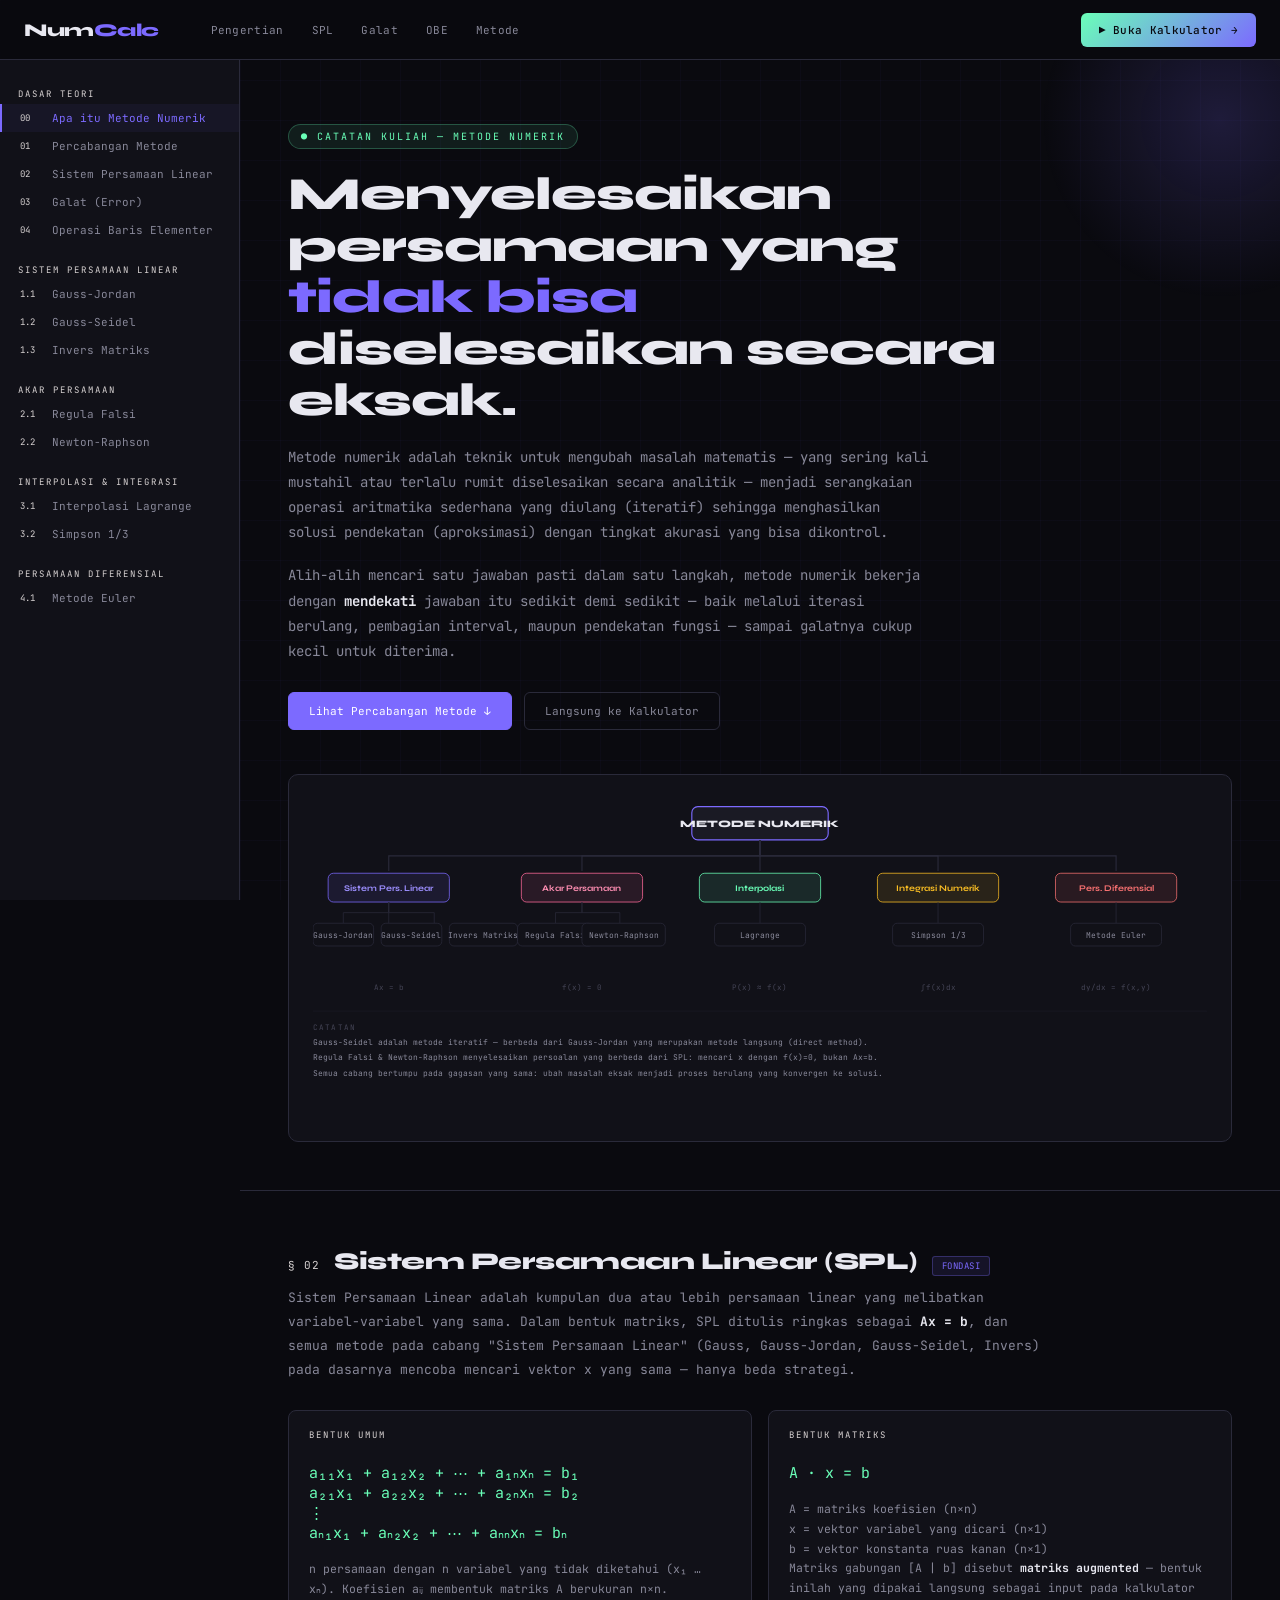
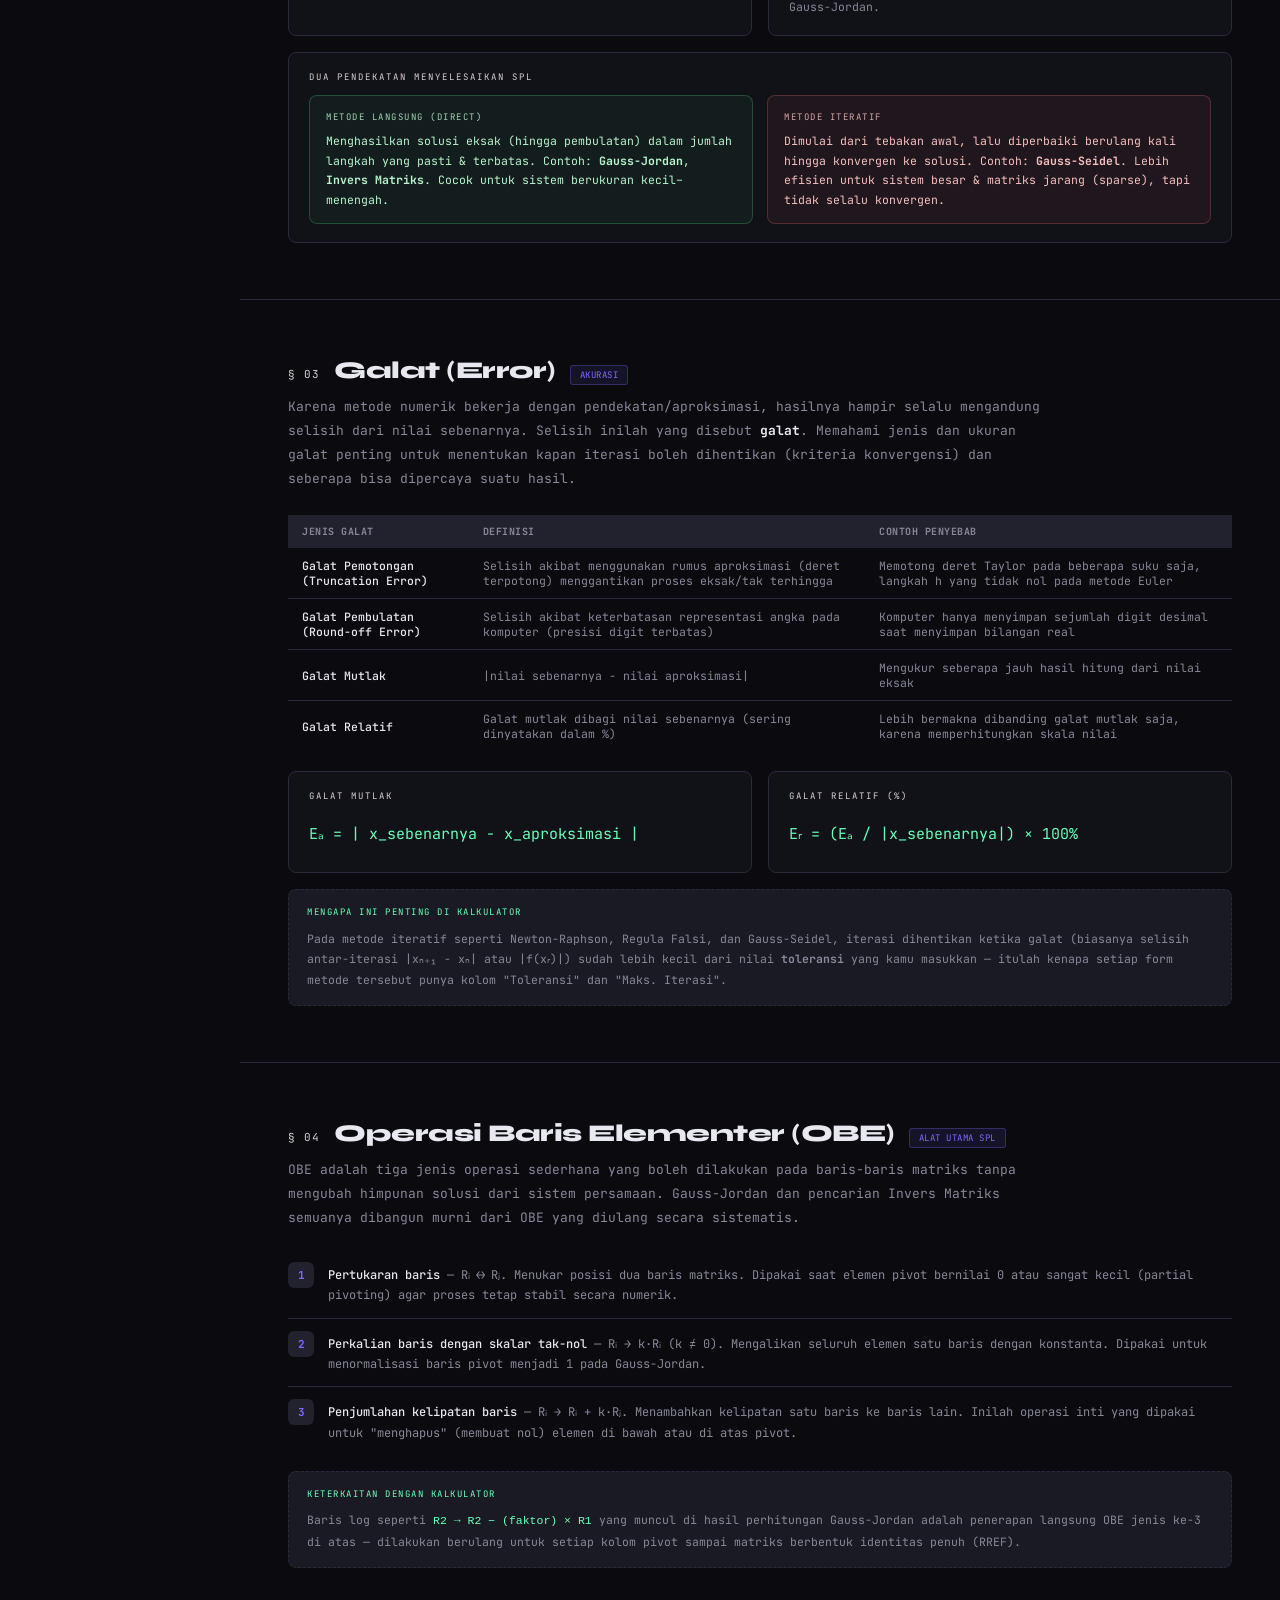
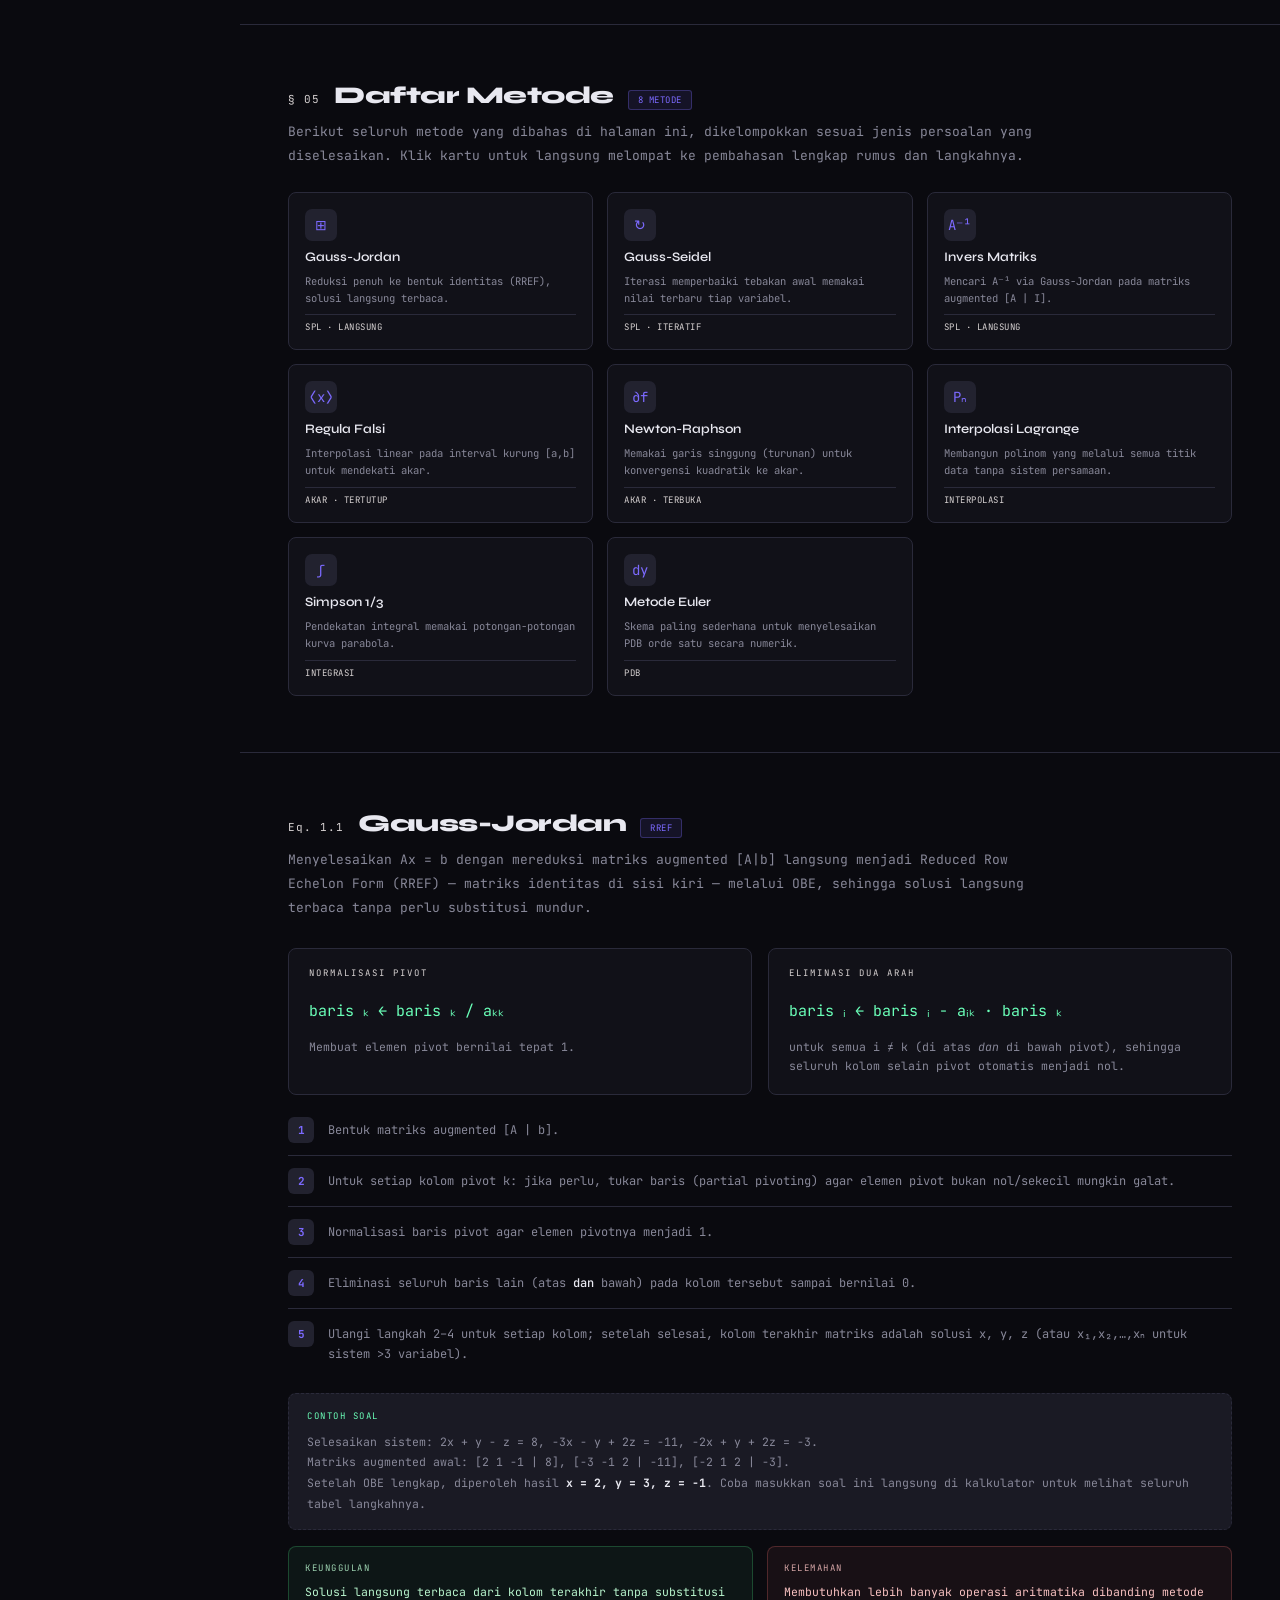
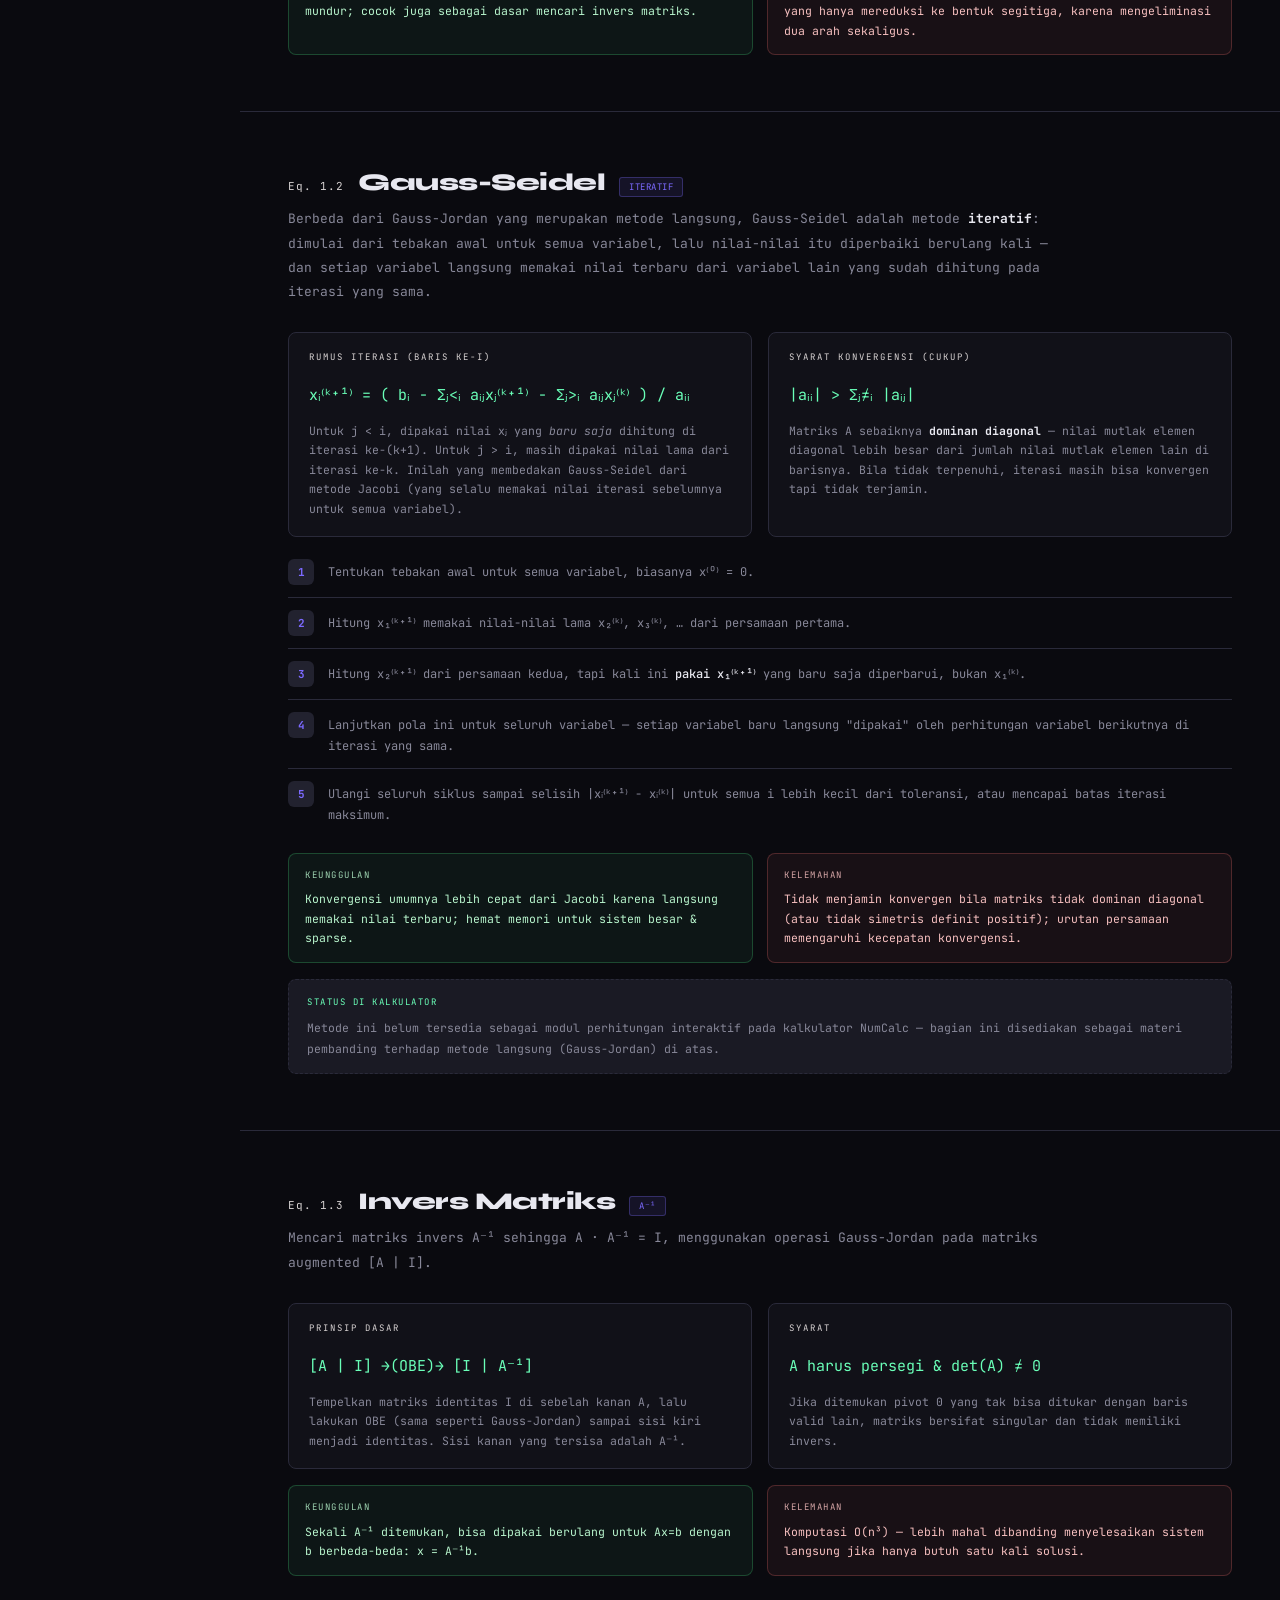
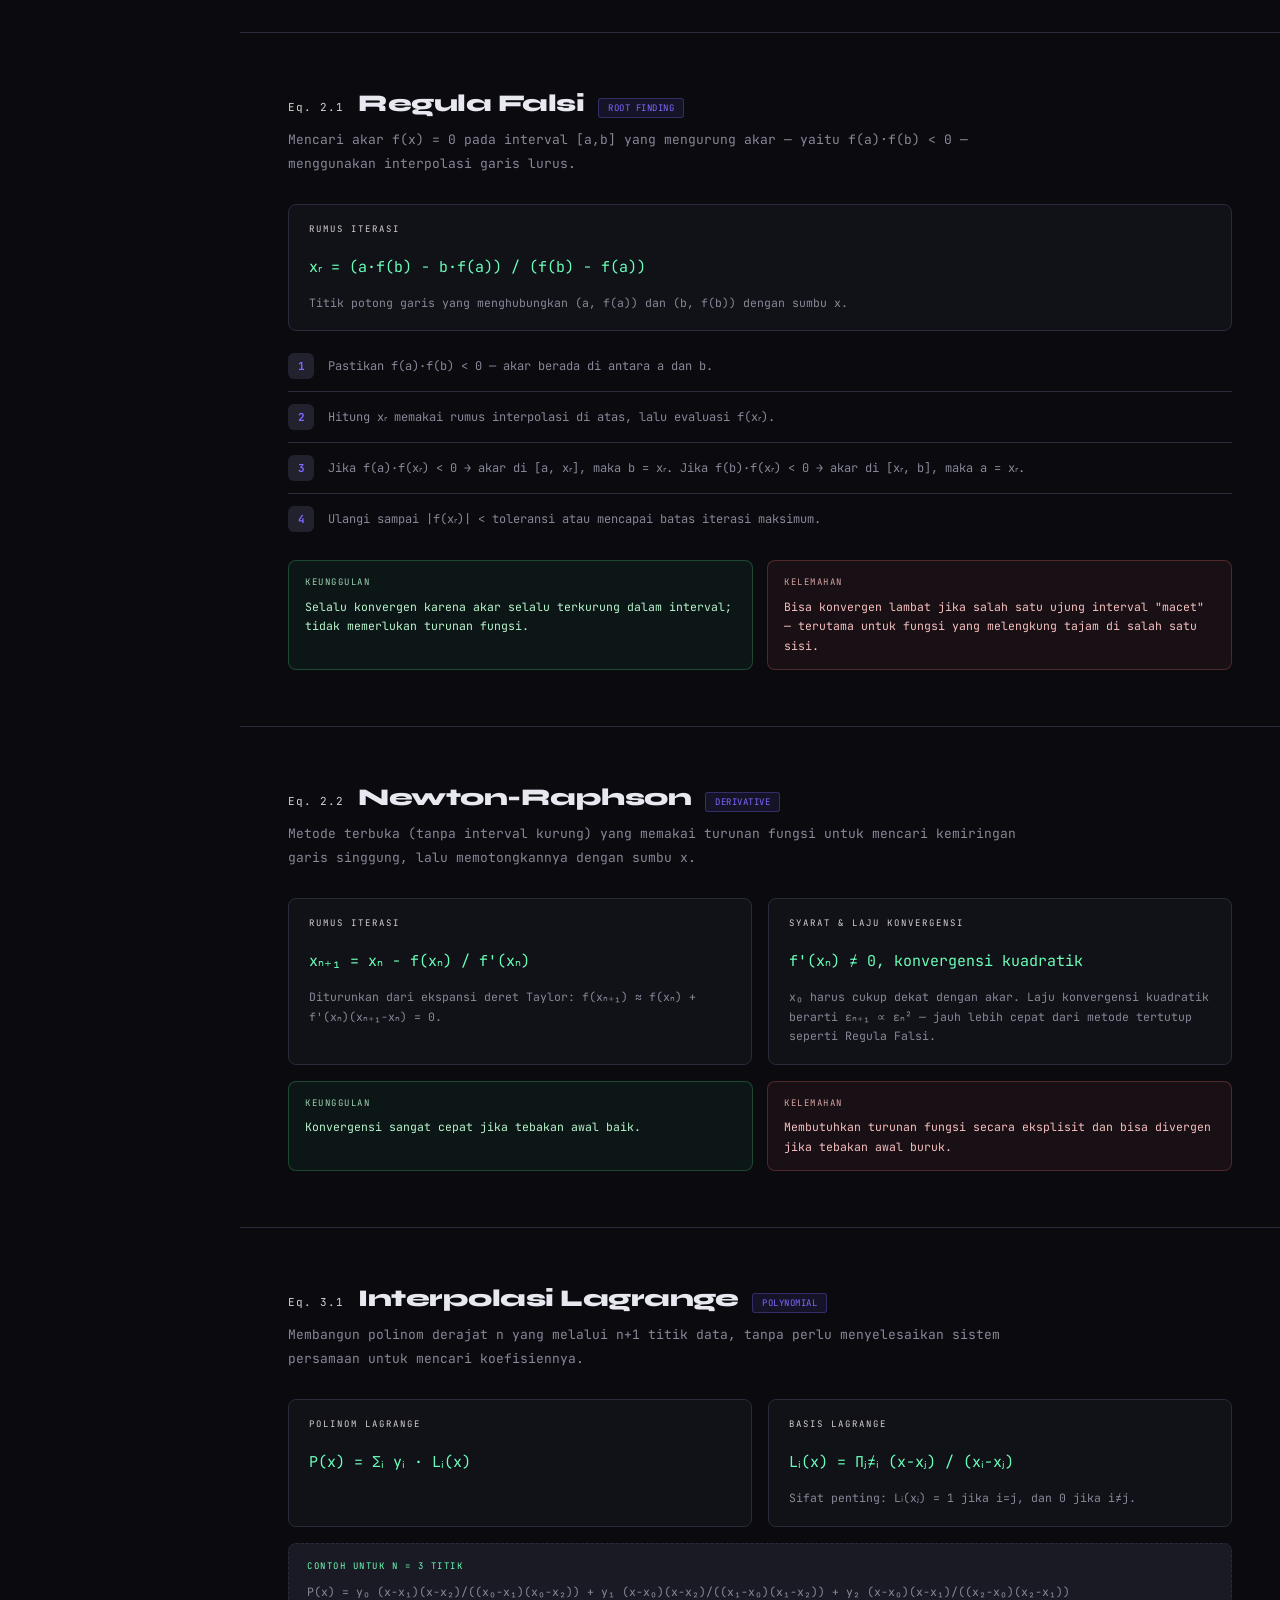
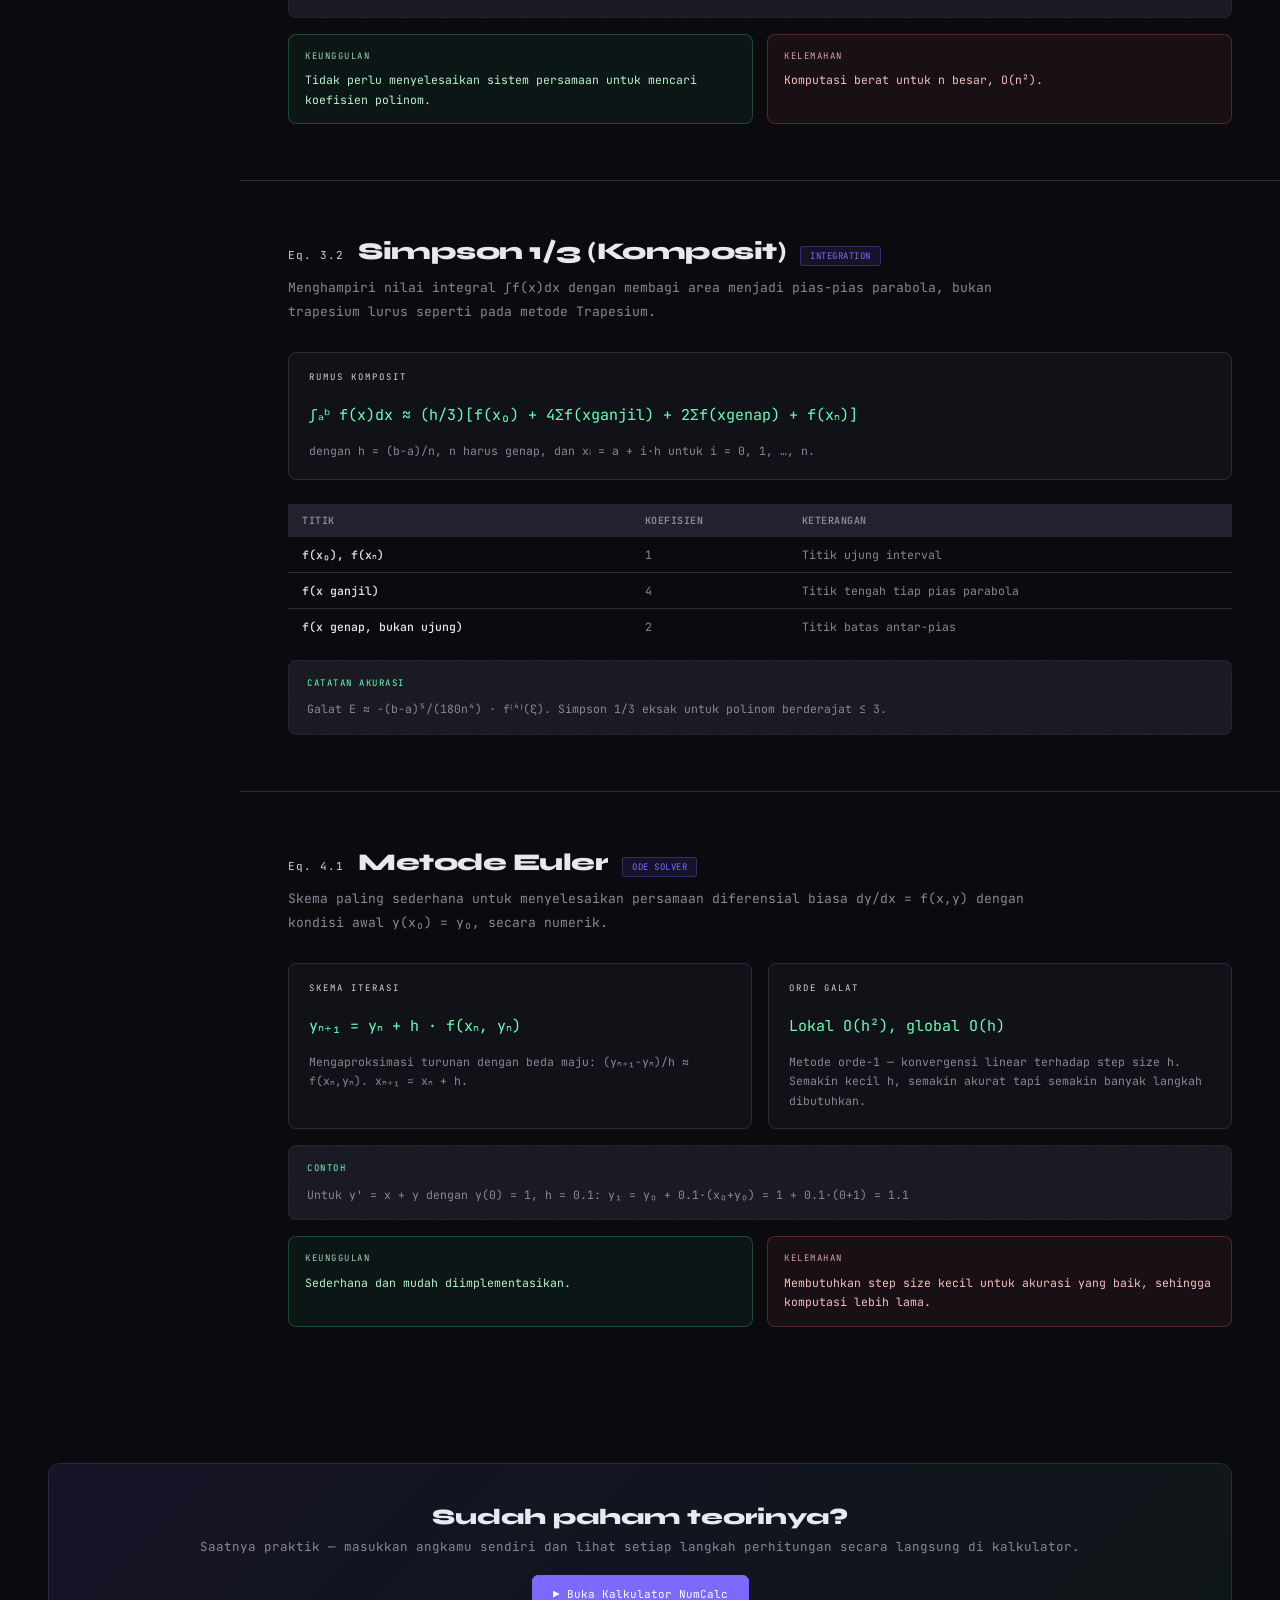
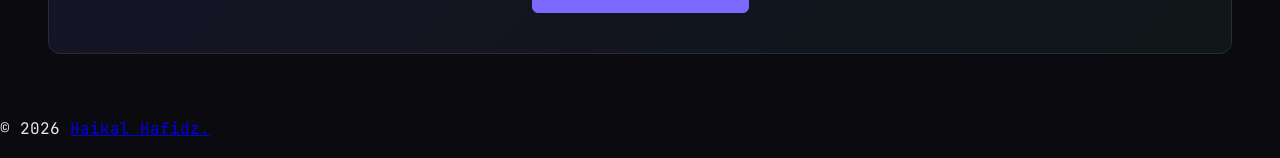
==== commit a91ea4d8: "Update index.html" ====
--- a/index.html
+++ b/index.html
@@ -848,9 +848,12 @@
     <a href="kalkulator.html" class="hero-btn-primary">▶ Buka Kalkulator NumCalc</a>
   </div>
 
-  <footer class="materi-footer">© 2026 Haikal Hafidz — Portofolio: <a
-      href="https://haikalhafidz.github.io/MyPortofolio/" target="_blank"
-      rel="noopener">haikalhafidz.github.io/MyPortofolio</a></footer>
+  <footer class="portfolio-footer">
+    <div class="container">
+      <p>&copy; 2026 <a href="https://haikalhafidz.github.io/MyPortofolio/" target="_blank"
+          rel="noopener">Haikal Hafidz. </a></p>
+    </div>
+  </footer>
 
   <script>
     // Mobile TOC toggle
